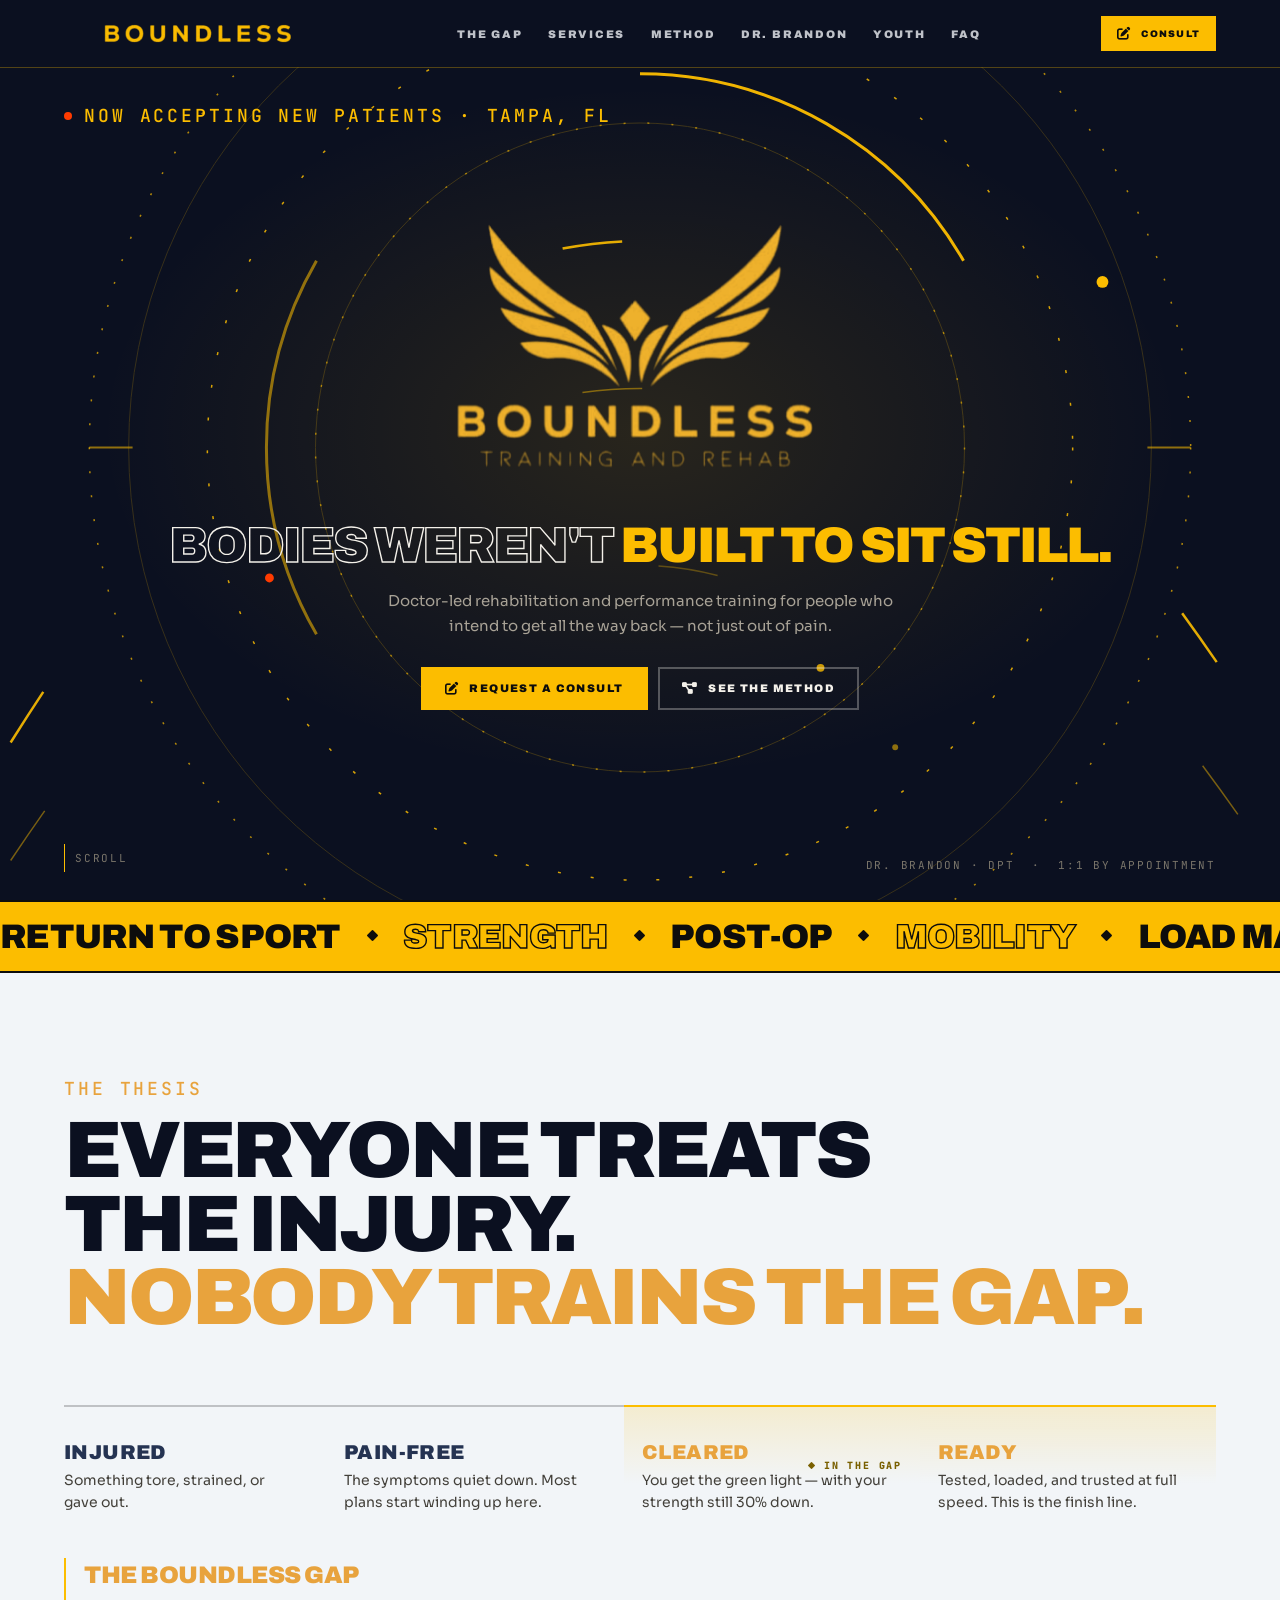
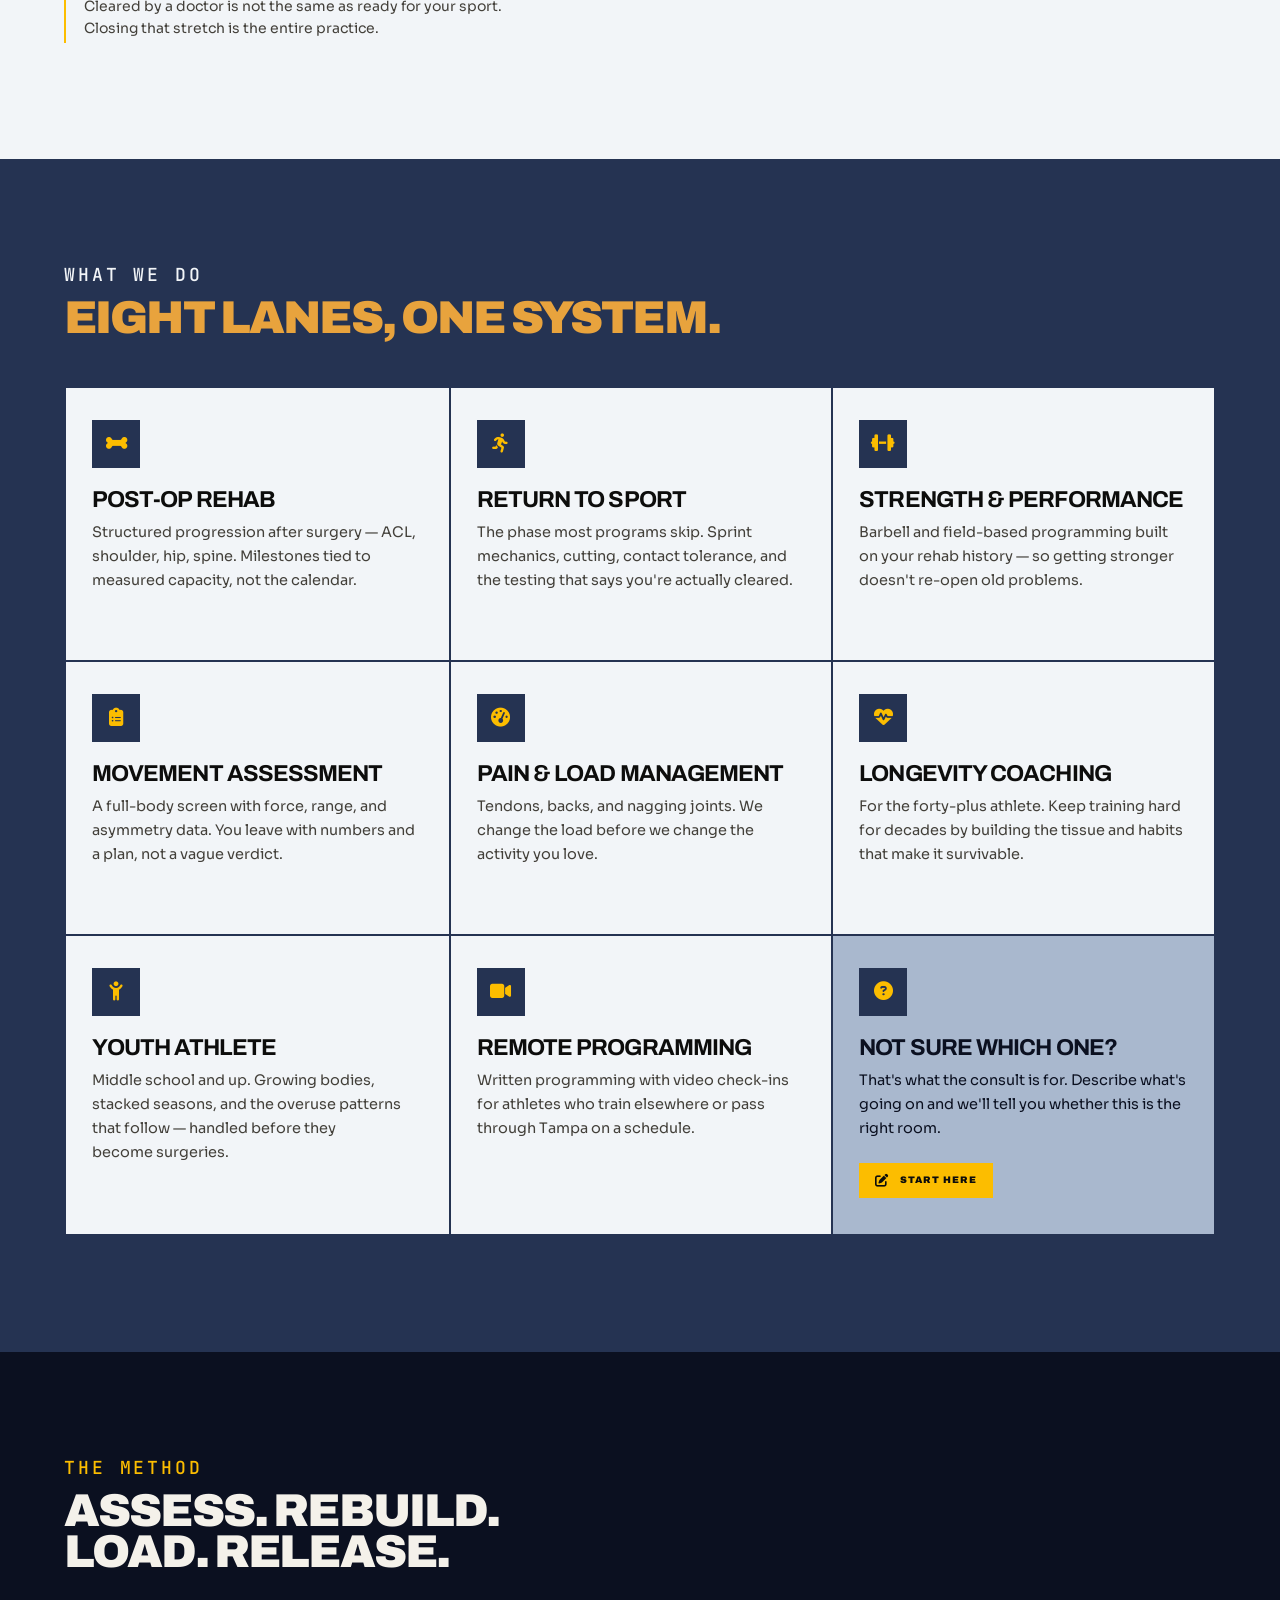
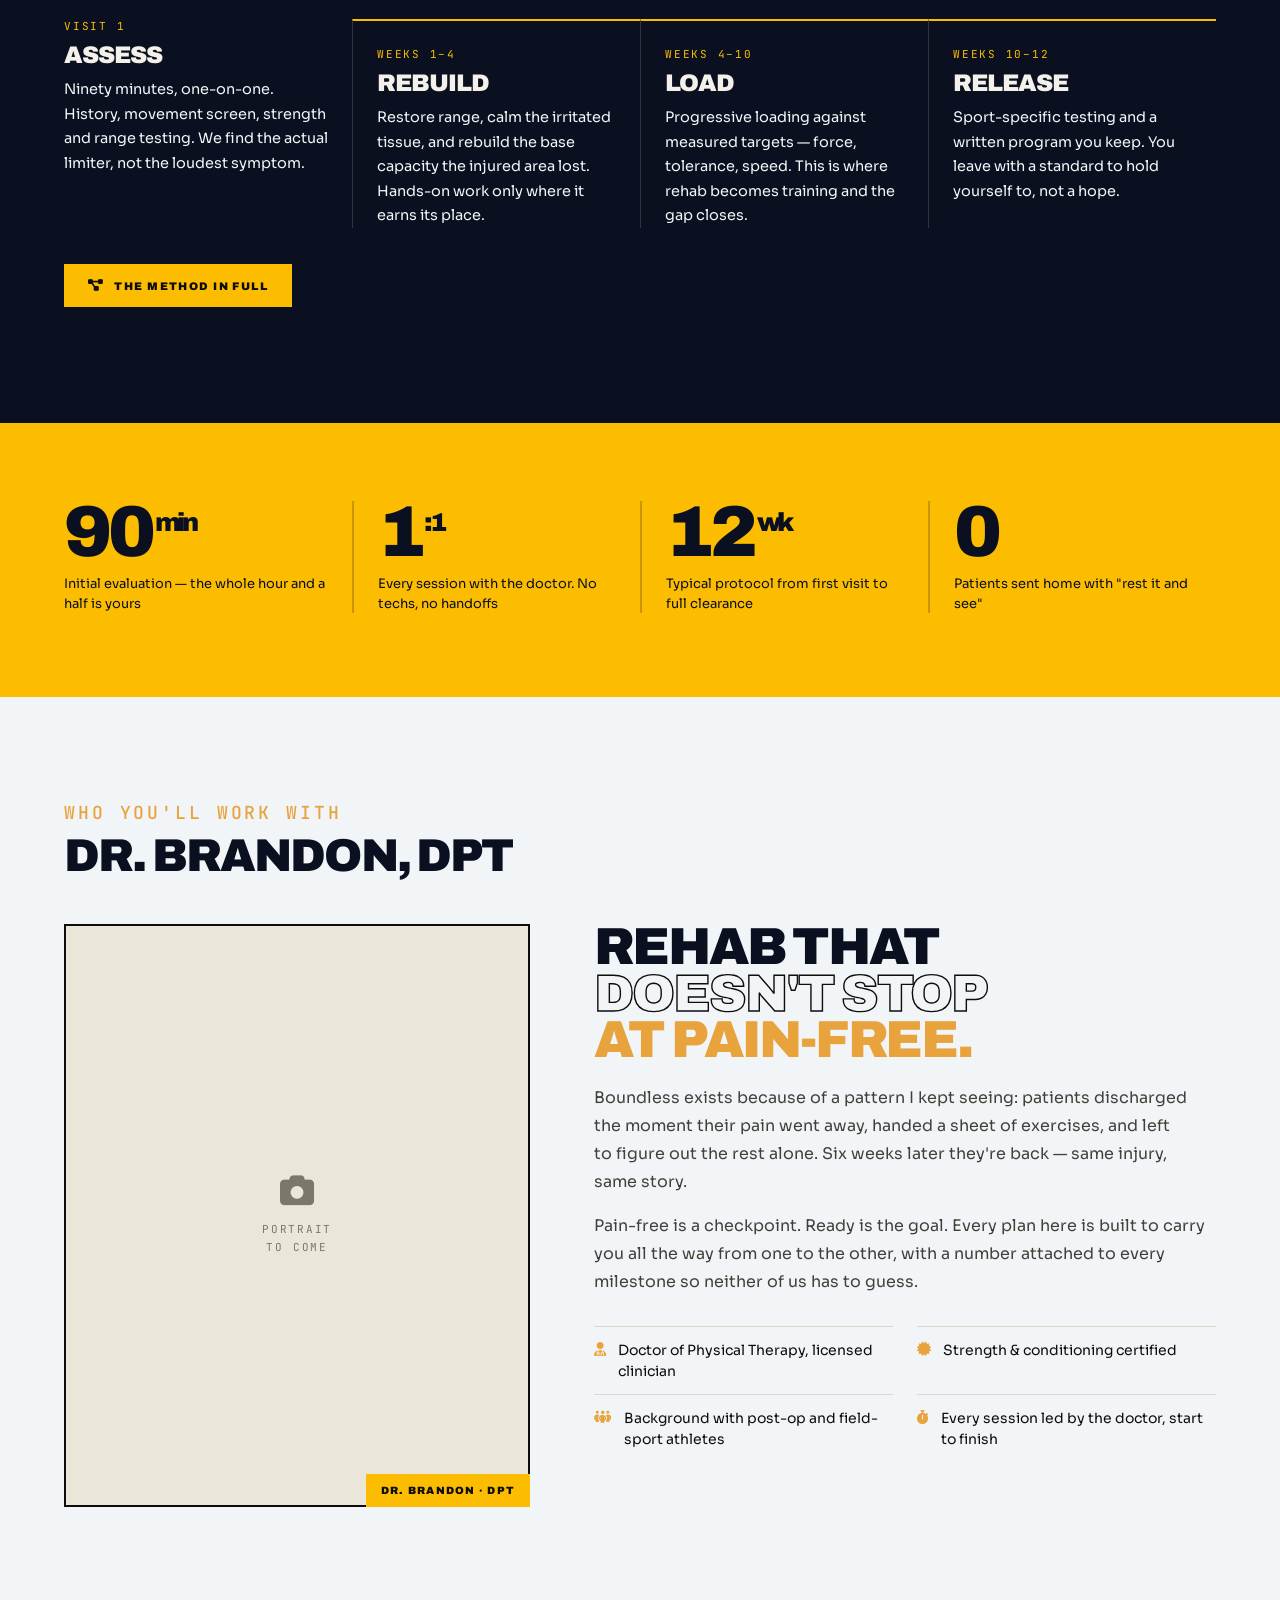
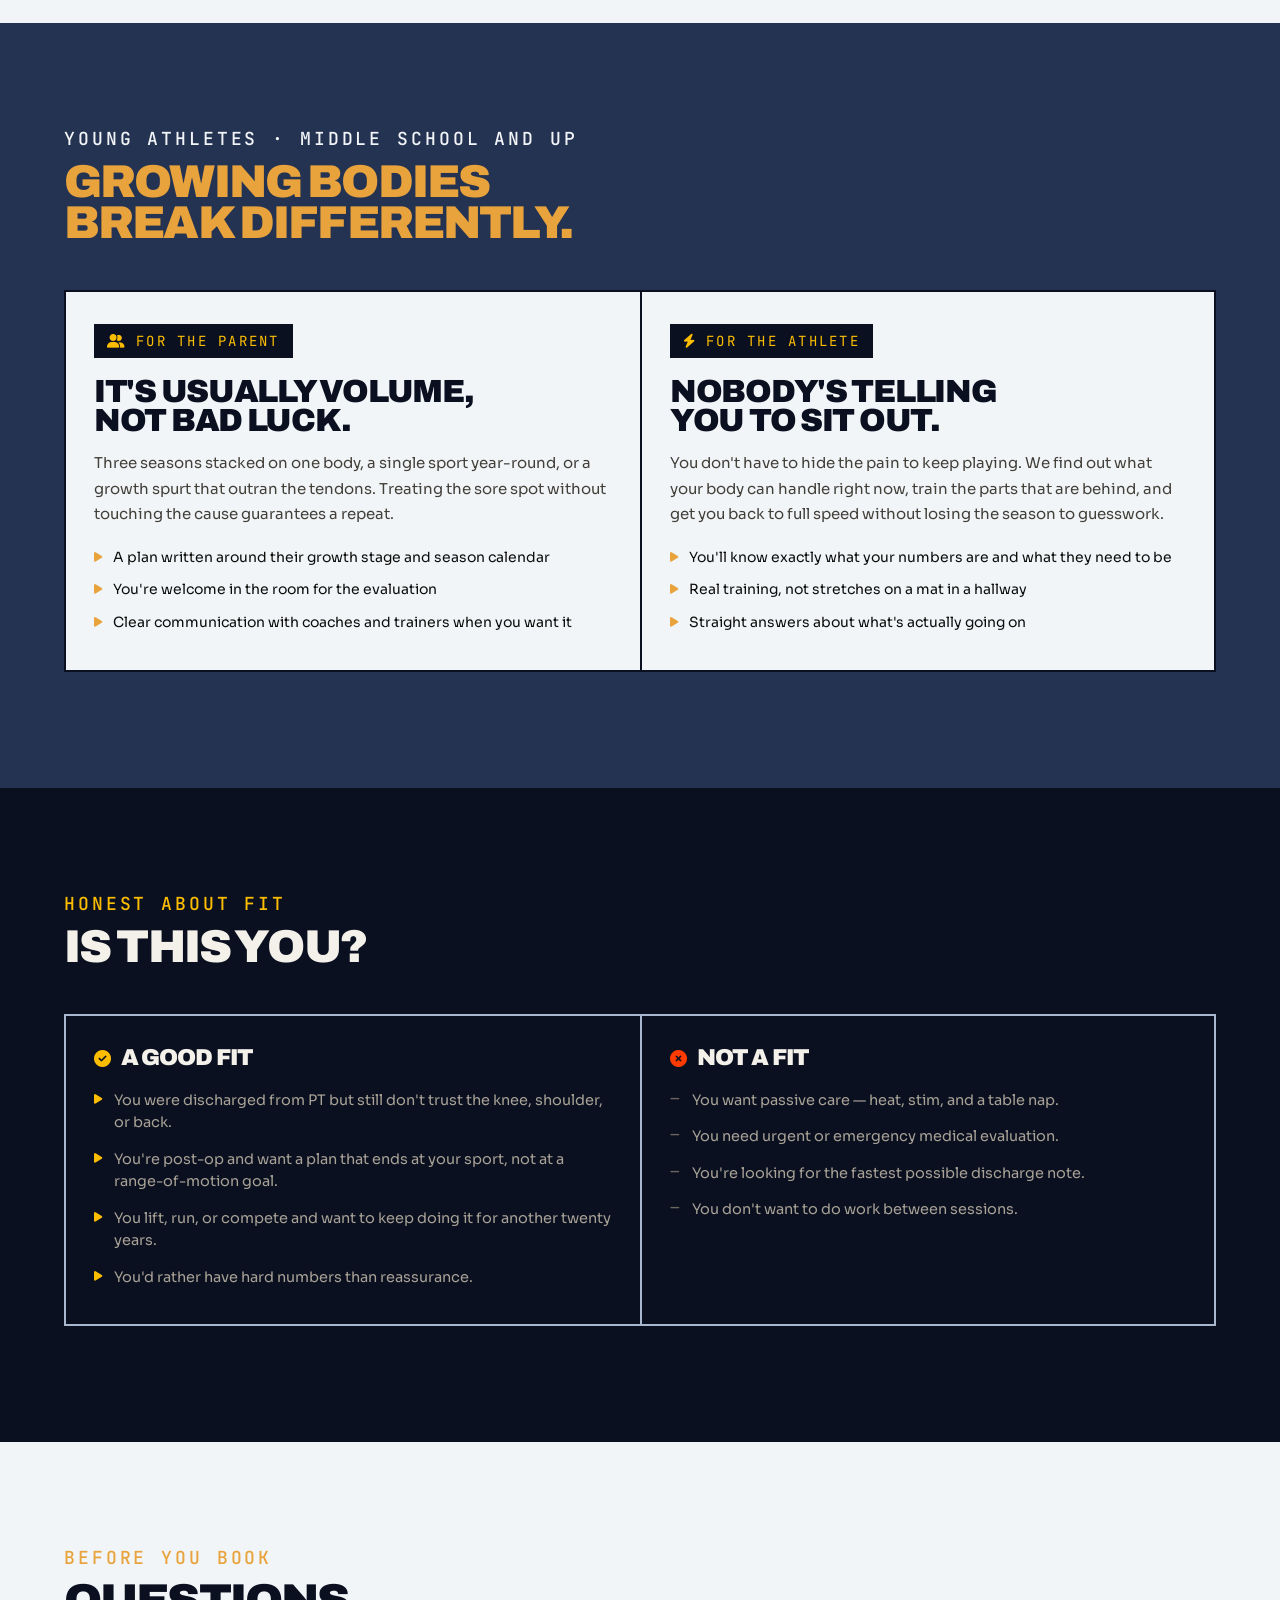
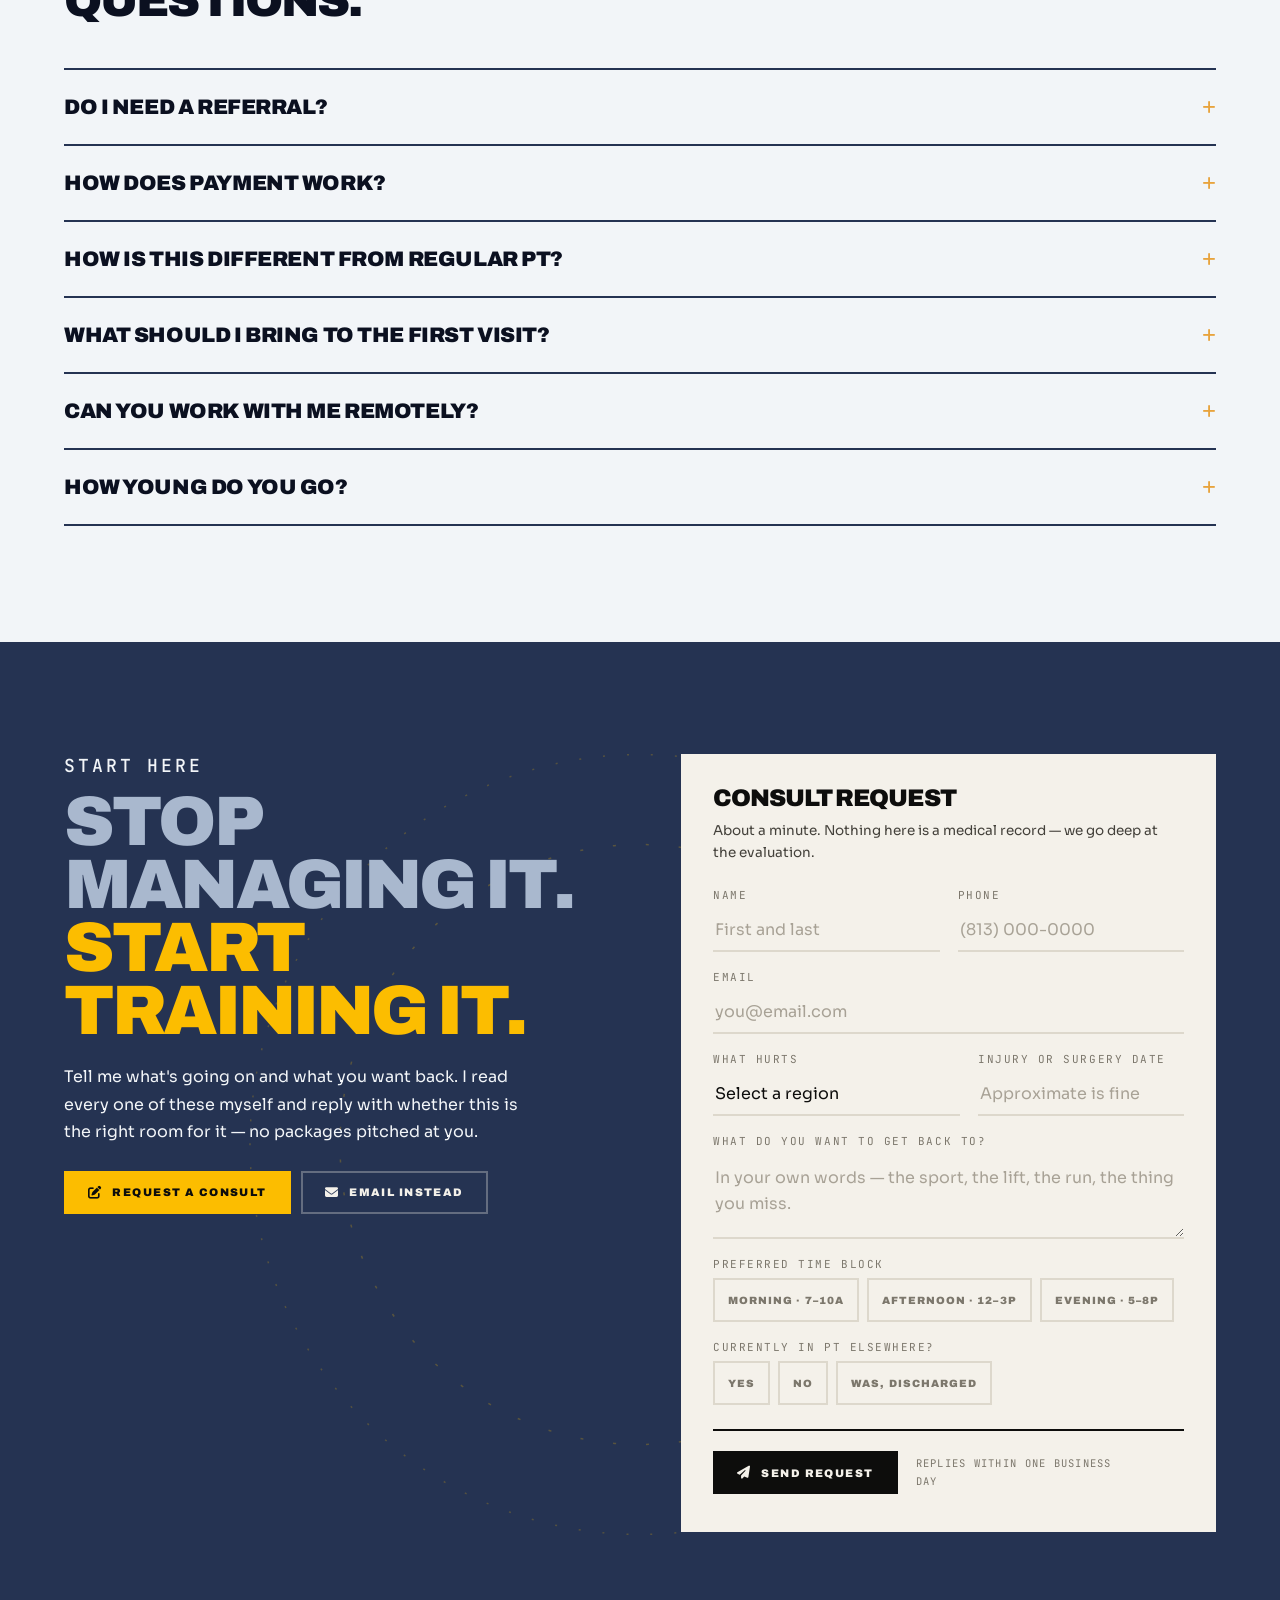
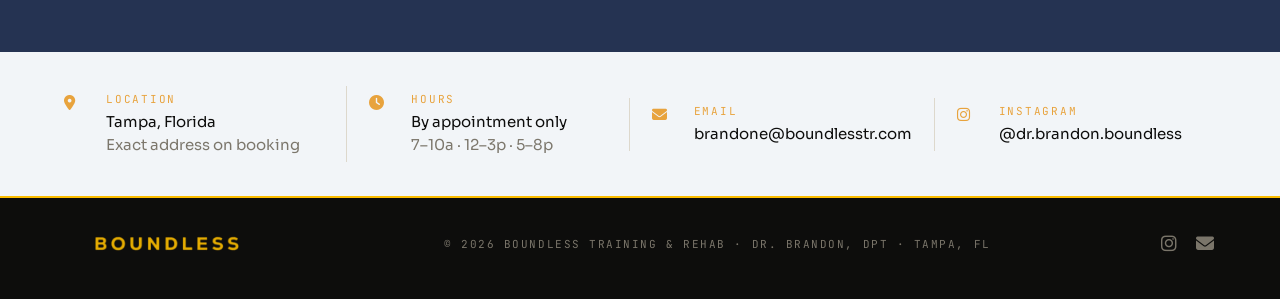
==== index.html @ 619f860d "Initial site: Website + Method pages" ====
<!doctype html>
<html lang="en">
<head>
<meta charset="utf-8">
<meta name="viewport" content="width=device-width,initial-scale=1">
<title>Boundless Training &amp; Rehab — Doctor-led rehab and performance, Tampa</title>
<meta name="description" content="Doctor-led rehabilitation and performance training in Tampa, FL. Dr. Brandon, DPT. Cleared isn't ready — we train the gap.">
<link rel="preconnect" href="https://fonts.googleapis.com">
<link rel="preconnect" href="https://fonts.gstatic.com" crossorigin>
<link href="https://fonts.googleapis.com/css2?family=Archivo:wght@400;600;800;900&family=JetBrains+Mono:wght@400;500&family=Sora:wght@300;400;600&display=swap" rel="stylesheet">
<link rel="stylesheet" href="https://cdnjs.cloudflare.com/ajax/libs/font-awesome/6.5.2/css/all.min.css">
<link rel="stylesheet" href="boundless.css">
<style>
/* ── hero ── */
.hero{background:var(--night);color:var(--bone);overflow:hidden;display:flex;align-items:center;justify-content:center;padding:110px 0 84px;min-height:100svh}
.hero .vig{position:absolute;inset:0;background:radial-gradient(ellipse 66% 60% at 50% 48%,rgba(252,189,0,.12),transparent 64%);pointer-events:none}
.stage{position:relative;z-index:6;display:flex;flex-direction:column;align-items:center;text-align:center;padding:0 var(--pad)}
.mark{width:min(430px,82vw);opacity:0;animation:reveal 1.4s .2s cubic-bezier(.16,1,.3,1) forwards}
@keyframes reveal{0%{opacity:0;transform:scale(.74)}55%{opacity:1}100%{opacity:1;transform:scale(1)}}
.tag{margin-top:26px;font-family:'Archivo',sans-serif;font-weight:900;font-size:clamp(26px,8.4vw,50px);line-height:.98;letter-spacing:-.04em;text-transform:uppercase;opacity:0;animation:up .9s 1s forwards}
.sublede{margin:18px auto 0;max-width:540px;font-size:15px;line-height:1.7;color:var(--txtd);opacity:0;animation:up .9s 1.2s forwards}
.hero-cta{margin-top:28px;display:flex;flex-direction:column;gap:10px;width:100%;max-width:320px;opacity:0;animation:up .9s 1.4s forwards}
@keyframes up{from{opacity:0;transform:translateY(20px)}to{opacity:1;transform:none}}
.kicker{position:absolute;top:82px;left:var(--pad);right:var(--pad);z-index:7;color:var(--gold);opacity:0;animation:up .8s .8s forwards}
.kicker .dot{width:8px;height:8px;border-radius:50%;background:var(--fire);animation:beat 1.5s ease-in-out infinite;flex:none}
@keyframes beat{0%,100%{box-shadow:0 0 0 0 var(--fireGlow)}50%{box-shadow:0 0 0 10px var(--fireGlow0)}}
.hero-foot{display:none}

/* ── the gap (light) ── */
.gap{background:var(--snow);color:var(--ink);padding:66px 0 74px;overflow:hidden}
.gap-in{position:relative;z-index:2}
.gap h2{font-size:clamp(30px,9vw,80px);margin-top:14px;line-height:.92;color:var(--night)}
.gap .g{color:var(--dawn)}
.gap .eyebrow{color:var(--dawn)}
.stages{margin-top:44px;display:flex;flex-direction:column;gap:0}
.stg{position:relative;border-top:2px solid var(--lineL);padding:18px 0 22px}
.stg .lb{font-family:'Archivo',sans-serif;font-weight:900;font-size:20px;text-transform:uppercase;letter-spacing:.02em;margin-top:0;color:var(--horizon)}
.stg.in .lb{color:var(--dawn)}
.stg .nt{font-size:14px;line-height:1.6;color:var(--txt);margin-top:6px;max-width:340px}
.stg.in{border-top-color:var(--gold);background:linear-gradient(180deg,rgba(252,189,0,.16),rgba(252,189,0,0) 72%)}
.stg .tag{position:absolute;top:18px;right:0;font-family:'JetBrains Mono',monospace;font-size:10px;letter-spacing:.18em;text-transform:uppercase;color:var(--goldd);display:flex;align-items:center;gap:7px;line-height:1}
.stg.in .lb,.stg.in .nt{padding-right:104px}
.gap-cap{margin-top:34px;border-left:2px solid var(--gold);padding:4px 0 4px 18px}
.gap-cap .t{font-family:'Archivo',sans-serif;font-weight:900;font-size:20px;text-transform:uppercase;letter-spacing:-.02em;color:var(--dawn)}
.gap-cap .s{font-size:14px;line-height:1.6;color:var(--txt);margin-top:7px;max-width:420px}

/* ── services ── */
.svc{padding:66px 0 74px;background:var(--horizon)}
.svc .eyebrow{color:var(--snow)}
.svc h2{color:var(--dawn)}
.grid3 .cell{background:var(--snow);border-color:var(--horizon);transition:background .2s,border-color .2s,transform .2s}
.grid3 .cell:hover{background:var(--mist);border-color:var(--gold);box-shadow:inset 0 0 0 2px var(--gold);transform:scale(1.02);position:relative;z-index:2}
.grid3{display:grid;grid-template-columns:1fr;border-top:2px solid var(--horizon)}
.cell{padding:30px 0 34px;border-bottom:2px solid var(--horizon);display:flex;flex-direction:column}
.ic{width:48px;height:48px;display:flex;align-items:center;justify-content:center;background:var(--horizon);color:var(--gold);font-size:19px;flex:none}
.cell h3{font-size:23px;margin:20px 0 10px;line-height:1;font-weight:700}
.cell p{font-size:14.5px;line-height:1.65;color:var(--txt);flex:1}
.cell.ask{background:var(--mist);color:var(--night);padding:30px 24px 34px}
.cell.ask .ic{background:var(--horizon);color:var(--gold)}
.cell.ask h3{color:var(--night)}
.cell.ask p{color:var(--night)}
.cell.ask .btn{margin-top:22px;align-self:flex-start}

/* ── method ── */
.method{padding:66px 0 74px;background:var(--night);color:var(--bone)}
.phases{display:grid;grid-template-columns:1fr;gap:0}
.ph{padding:26px 0 30px;border-top:2px solid var(--gold)}
.ph:first-child{border-top:none;padding-top:0}
.ph .tm{font-family:'JetBrains Mono',monospace;font-size:11px;letter-spacing:.16em;text-transform:uppercase;color:var(--gold)}
.ph h3{font-size:24px;margin:12px 0 10px}
.ph p{font-size:14.5px;line-height:1.7;color:var(--snow)}
.method .after{margin-top:36px}

/* ── stats ── */
.stats{background:var(--gold);color:var(--night);padding:52px 0 56px}
.stats-g{display:grid;grid-template-columns:1fr 1fr;gap:30px 22px}
.stat .v{font-family:'Archivo',sans-serif;font-weight:900;font-size:clamp(42px,13vw,72px);line-height:.88;letter-spacing:-.05em}
.stat .v sup{font-size:.36em;vertical-align:super;margin-left:2px}
.stat .k{margin-top:10px;font-size:13px;line-height:1.5;color:var(--night)}

/* ── doctor ── */
.doc{padding:66px 0 74px;background:var(--snow)}
.doc .eyebrow{color:var(--dawn)}
.doc h2{color:var(--night)}
.doc .g{color:var(--dawn)}
.portrait{position:relative;border:2px solid var(--ink);aspect-ratio:4/5;background:var(--sand);display:flex;flex-direction:column;align-items:center;justify-content:center;gap:12px;color:var(--mut);text-align:center;padding:24px}
.portrait i{font-size:34px}
.portrait span{font-family:'JetBrains Mono',monospace;font-size:11px;letter-spacing:.16em;text-transform:uppercase;line-height:1.7}
.portrait .badge{position:absolute;right:-2px;bottom:-2px;background:var(--gold);color:var(--ink);padding:11px 15px;font-family:'Archivo',sans-serif;font-weight:900;font-size:10.5px;letter-spacing:.12em;text-transform:uppercase}
.doc .body{margin-top:34px}
.doc .body h2{font-size:clamp(28px,8vw,52px);margin-bottom:20px}
.doc .body p{font-size:16px;line-height:1.75;color:var(--txt)}
.doc .body p+p{margin-top:16px}
.creds{margin-top:30px;display:grid;gap:12px}
.cred{display:flex;gap:12px;align-items:flex-start;font-size:14px;line-height:1.5;padding-top:13px;border-top:1px solid var(--chalk)}
.cred i{color:var(--dawn);font-size:14px;margin-top:2px;flex:none}

/* ── youth ── */
.youth{padding:66px 0 74px;background:var(--horizon)}
.youth .eyebrow{color:var(--snow)}
.youth h2{color:var(--dawn)}
.y-g{display:grid;grid-template-columns:1fr;border-top:2px solid var(--night)}
.yc{padding:30px 0 34px;border-bottom:2px solid var(--night);background:var(--snow)}
.yc .who{display:inline-flex;align-items:center;gap:9px;background:var(--night);color:var(--gold);padding:8px 13px;font-family:'JetBrains Mono',monospace;font-size:14px;letter-spacing:.16em;text-transform:uppercase}
.yc h3{font-size:clamp(23px,6.6vw,32px);margin:20px 0 14px;color:var(--night)}
.yc p{font-size:15px;line-height:1.7;color:var(--txt)}
.pts{margin:20px 0 0;padding:0;list-style:none;display:grid;gap:11px}
.pts li{display:flex;gap:11px;font-size:14px;line-height:1.55}
.pts i{color:var(--goldd);font-size:11px;margin-top:5px;flex:none}

/* ── fit ── */
.yc .pts i{color:var(--dawn)}
.fit{padding:66px 0 74px;background:var(--night);color:var(--bone)}
.fit-g{display:grid;grid-template-columns:1fr;border-top:2px solid var(--mist)}
.col{padding:28px 0 32px;border-bottom:1px solid var(--lineD2)}
.col h3{font-size:23px;margin-bottom:20px;display:flex;align-items:center;gap:11px}
.col h3 i{font-size:17px}
.col.yes h3 i{color:var(--gold)}.col.no h3 i{color:var(--fire)}
.col ul{list-style:none;margin:0;padding:0;display:grid;gap:14px}
.col li{display:flex;gap:12px;font-size:14.5px;line-height:1.55;color:var(--txtd)}
.col li i{font-size:11px;margin-top:5px;flex:none}
.col.yes li i{color:var(--gold)}.col.no li i{color:#6B6660}

/* ── faq (details) ── */
.faq{padding:66px 0 74px;background:var(--snow)}
.faq .eyebrow{color:var(--dawn)}
.faq h2{color:var(--night)}
.qa{border-top:2px solid var(--horizon)}
.qa:last-of-type{border-bottom:2px solid var(--horizon)}
.qa summary{list-style:none;cursor:pointer;display:flex;gap:16px;align-items:center;justify-content:space-between;padding:22px 0;font-family:'Archivo',sans-serif;font-weight:900;font-size:17px;text-transform:uppercase;letter-spacing:-.02em}
.qa summary::-webkit-details-marker{display:none}
.qa summary span{color:var(--night)}
.qa summary i{color:var(--dawn);font-size:15px;transition:transform .3s;flex:none}
.qa[open] summary i{transform:rotate(45deg)}
.qa p{padding:0 0 24px;font-size:15px;line-height:1.75;color:var(--txt);max-width:760px}

/* ── book + intake ── */
.book{background:var(--horizon);color:var(--bone);padding:70px 0 78px;overflow:hidden}
.book .bfield{opacity:.4;width:min(900px,150vw)}
.book-in{position:relative;z-index:2}
.book h2{font-size:clamp(30px,9vw,70px);margin-top:14px;color:var(--mist)}
.book .g{color:var(--gold)}
.book .eyebrow{color:var(--snow)}
.book .lede{margin-top:20px;font-size:16px;line-height:1.7;color:var(--snow);max-width:460px}
.book .cta2{margin-top:26px;display:flex;flex-direction:column;gap:10px;max-width:320px}
.form-card{background:var(--bone);color:var(--ink);padding:26px 22px 30px;margin-top:44px}
.form-card h3{font-size:24px}
.form-card .fnote{font-size:13.5px;line-height:1.65;color:var(--txt);margin:10px 0 24px}
.frow{display:grid;gap:0}
.fld{display:flex;flex-direction:column;gap:7px;margin-bottom:18px}
.fld label{font-family:'JetBrains Mono',monospace;font-size:11px;letter-spacing:.14em;text-transform:uppercase;color:var(--mut)}
.fld input,.fld select,.fld textarea{font-family:'Sora',sans-serif;font-size:16px;color:var(--ink);background:transparent;border:none;border-bottom:2px solid var(--chalk);padding:10px 2px;outline:none;transition:border-color .25s;border-radius:0;-webkit-appearance:none;appearance:none}
.fld textarea{resize:vertical;min-height:84px;line-height:1.6}
.fld input:focus,.fld select:focus,.fld textarea:focus{border-color:var(--gold)}
.fld input:user-invalid{border-color:var(--fire)}
.fld input::placeholder,.fld textarea::placeholder{color:var(--txtd)}
.pills{display:flex;gap:8px;flex-wrap:wrap}
.pills input{position:absolute;width:1px;height:1px;opacity:0;pointer-events:none}
.pills label{display:inline-flex;align-items:center;min-height:44px;padding:10px 15px;box-shadow:inset 0 0 0 2px var(--chalk);cursor:pointer;font-family:'Archivo',sans-serif;font-weight:900;font-size:10.5px;letter-spacing:.1em;text-transform:uppercase;color:var(--mut);transition:.22s}
.pills input:focus-visible+label{box-shadow:inset 0 0 0 2px var(--ink)}
.pills label:hover{box-shadow:inset 0 0 0 2px var(--ink);color:var(--ink)}
.pills input:checked+label{background:var(--ink);color:var(--gold);box-shadow:inset 0 0 0 2px var(--ink)}
.fsub{display:flex;flex-direction:column;gap:14px;margin-top:24px;padding-top:20px;border-top:2px solid var(--ink)}
.fsub .fine{font-family:'JetBrains Mono',monospace;font-size:10.5px;letter-spacing:.12em;text-transform:uppercase;color:var(--mut);line-height:1.7}

@media(min-width:700px){
  .hero-cta{flex-direction:row;max-width:none;justify-content:center}
  .hero .mark{width:min(520px,66vw)}
  .grid3{grid-template-columns:1fr 1fr;border:2px solid var(--horizon);border-bottom:none}
  .cell{padding:32px 26px 36px;border-left:2px solid var(--horizon)}
  .cell:nth-child(2n+1){border-left:none}
  .cell.ask{padding:32px 26px 36px}
  .phases{grid-template-columns:1fr 1fr;gap:0 30px}
  .ph:nth-child(2){padding-top:0;border-top:none}
  .stats-g{grid-template-columns:repeat(4,1fr);gap:0}
  .stat{padding:0 24px;border-left:2px solid var(--lineL)}
  .stat:first-child{border-left:none;padding-left:0}
  .doc-g{display:grid;grid-template-columns:.8fr 1fr;gap:44px;align-items:start}
  .doc .body{margin-top:0}
  .creds{grid-template-columns:1fr 1fr;gap:12px 24px}
  .y-g{grid-template-columns:1fr 1fr;border:2px solid var(--night)}
  .yc{padding:32px 28px 36px;border-bottom:none}
  .yc+.yc{border-left:2px solid var(--night)}
  .fit-g{grid-template-columns:1fr 1fr;border:2px solid var(--mist)}
  .col{padding:32px 28px 36px;border-bottom:none}
  .col+.col{border-left:2px solid var(--mist)}
  .qa summary{font-size:21px;padding:26px 0}
  .frow{grid-template-columns:1fr 1fr;gap:0 18px}
  .form-card{padding:34px 32px 38px}
  .fsub{flex-direction:row;align-items:center;gap:18px}
  .fsub .fine{max-width:210px}
  .book .cta2{flex-direction:row;max-width:none}
}
@media(min-width:1040px){
  .hero{padding:130px 0 96px}
  .tag{margin-top:34px}
  .kicker{top:104px;display:flex;gap:12px;align-items:center}
  .hero-foot{display:flex;position:absolute;bottom:28px;left:var(--pad);right:var(--pad);justify-content:space-between;align-items:flex-end;color:var(--mutd);z-index:7;font-family:'JetBrains Mono',monospace;font-size:11px;letter-spacing:.16em;text-transform:uppercase;opacity:0;animation:up .8s 1.6s forwards}
  .scrollcue{display:flex;gap:10px;align-items:center}
  .scrollcue i{display:block;width:1px;height:28px;background:var(--gold);animation:cue 1.9s ease-in-out infinite;transform-origin:top}
  @keyframes cue{0%,100%{transform:scaleY(.25);opacity:.3}50%{transform:scaleY(1);opacity:1}}
  .gap{padding:104px 0 116px}
  .stages{margin-top:70px;flex-direction:row;gap:0}
  .stg{flex:1;padding:20px 22px 26px 0}
  .stg.in{padding-left:18px;padding-right:18px}
  .stg .tag{top:20px;right:18px}
  .stg.in .lb,.stg.in .nt{padding-right:0}
  .stg .nt{max-width:none}
  .zone span{top:-30px;right:auto;left:12px}
  .stages::before{left:0;right:0;top:0;bottom:auto;width:auto;height:3px}
  .stages .fill{left:0;top:0;height:3px;width:100%}
  @supports (animation-timeline:view()){.stages .fill{width:0;height:3px;animation-name:fillRight}}
  @keyframes fillRight{to{width:100%}}
  .stg{padding:34px 20px 0 0}
  .stg::before{left:0;top:-5px}
  .stg.hot::after{content:"";position:absolute;left:0;right:-24px;top:-1.5px;height:3px;background:var(--gold);opacity:.4}
  .gap-cap{margin-top:44px;max-width:520px}
  .gap-cap .t{font-size:24px}
  .svc,.method,.doc,.youth,.fit,.faq{padding:104px 0 116px}
  .book{padding:112px 0 120px}
  .stats{padding:78px 0 84px}
  .grid3{grid-template-columns:repeat(3,1fr)}
  .cell{min-height:274px;border-left:2px solid var(--horizon);transition:background .35s,color .35s,border-color .35s}
  .cell:nth-child(2n+1){border-left:2px solid var(--horizon)}
  .cell:nth-child(3n+1){border-left:none}
  .cell:not(.ask):hover{background:var(--mist);color:var(--ink)}
  .cell:not(.ask):hover p{color:var(--txt)}
  .cell:not(.ask):hover .ic{background:var(--horizon);color:var(--gold)}
  .phases{grid-template-columns:repeat(4,1fr);gap:0}
  .ph{padding:26px 24px 0 0;border-top:2px solid var(--gold)}
  .ph+.ph{padding-left:24px;border-left:1px solid var(--lineD2)}
  .ph:nth-child(2){padding-top:26px;border-top:2px solid var(--gold)}
  .doc-g{grid-template-columns:.75fr 1fr;gap:64px}
  .book-in{display:grid;grid-template-columns:1.05fr .95fr;gap:60px;align-items:start}
  .form-card{margin-top:0}
}
</style>
</head>
<body>
<div class="prog"></div>
<input class="navchk" type="checkbox" id="navToggle" aria-label="Open menu">
<header class="nav">
  <a class="brand" href="#top"><img src="assets/logo-boundless.png" alt="Boundless Training &amp; Rehab"></a>
  <nav class="links">
    <a href="#gap">The Gap</a>
    <a href="#services">Services</a>
    <a href="Boundless — Method.html">Method</a>
    <a href="#doctor">Dr. Brandon</a>
    <a href="#youth">Youth</a>
    <a href="#faq">FAQ</a>
  </nav>
  <div class="navcta">
    <a class="btn gold sm" href="#intake"><i class="fa-solid fa-pen-to-square"></i>Consult</a>
    <label class="navtog" for="navToggle"><i class="fa-solid fa-bars"></i></label>
  </div>
</header>

<!-- ═══ HERO ═══ -->
<section class="hero dark" id="top" data-screen-label="Hero">
  <div class="vig"></div>
  <div class="field">
    <svg viewBox="0 0 1200 1200" aria-hidden="true">
      <defs>
        <path id="p1" d="M 600 100 A 500 500 0 1 1 599 100"/>
        <path id="p2" d="M 600 200 A 400 400 0 1 0 601 200"/>
        <path id="p3" d="M 600 310 A 290 290 0 1 1 599 310"/>
      </defs>
      <circle class="ln ping" cx="600" cy="600" r="360" stroke-width="1.5"/>
      <circle class="ln ping" cx="600" cy="600" r="360" stroke-width="1.5" style="animation-delay:1.4s"/>
      <circle class="ln ping" cx="600" cy="600" r="360" stroke-width="1.5" style="animation-delay:2.8s"/>
      <g class="spin-a"><circle class="ln march" cx="600" cy="600" r="560" stroke-width="1.5" opacity=".7"/></g>
      <g class="spin-d">
        <circle class="ln" cx="600" cy="600" r="520" stroke-width="1" opacity=".18"/>
        <g opacity=".55">
          <line class="ln" x1="600" y1="40" x2="600" y2="84" stroke-width="2"/>
          <line class="ln" x1="600" y1="1116" x2="600" y2="1160" stroke-width="2"/>
          <line class="ln" x1="40" y1="600" x2="84" y2="600" stroke-width="2"/>
          <line class="ln" x1="1116" y1="600" x2="1160" y2="600" stroke-width="2"/>
        </g>
      </g>
      <g class="spin-b"><circle class="ln march" cx="600" cy="600" r="440" stroke-width="1.5" opacity=".85" style="stroke-dasharray:3 30"/></g>
      <g class="spin-c">
        <path class="ln" d="M 600 220 A 380 380 0 0 1 929 410" stroke-width="3" opacity=".95"/>
        <path class="ln" d="M 271 790 A 380 380 0 0 1 271 410" stroke-width="3" opacity=".55"/>
      </g>
      <circle class="ln" cx="600" cy="600" r="330" stroke-width="1" opacity=".2"/>
      <g class="spin-b"><circle class="ln march" cx="600" cy="600" r="330" stroke-width="1.5" opacity=".6"/></g>
      <path class="ln march2" d="M -40 900 Q 600 -120 1240 900" stroke-width="2.5" opacity=".9"/>
      <path class="ln march2" d="M -40 1020 Q 600 60 1240 1020" stroke-width="1.5" opacity=".45" style="animation-delay:1.6s"/>
      <path class="ln march2" d="M 60 1200 Q 600 240 1140 1200" stroke-width="1.5" opacity=".3" style="animation-delay:3.2s"/>
      <circle r="6" fill="var(--gold)"><animateMotion dur="14s" repeatCount="indefinite"><mpath href="#p1"/></animateMotion></circle>
      <circle r="4.5" fill="#FF3B00"><animateMotion dur="9s" repeatCount="indefinite"><mpath href="#p2"/></animateMotion></circle>
      <circle r="4" fill="var(--gold)" opacity=".8"><animateMotion dur="7s" repeatCount="indefinite"><mpath href="#p3"/></animateMotion></circle>
      <circle r="3" fill="var(--gold)" opacity=".55"><animateMotion dur="11s" begin="-4s" repeatCount="indefinite"><mpath href="#p2"/></animateMotion></circle>
    </svg>
  </div>
  <div class="kicker eyebrow"><span class="dot"></span><span>Now accepting new patients · Tampa, FL</span></div>
  <div class="stage">
    <div class="mark"><img src="assets/logo-full.png" alt="Boundless Training and Rehab"></div>
    <h1 class="tag"><span class="h">Bodies weren't</span> <span class="g">built to sit still.</span></h1>
    <p class="sublede">Doctor-led rehabilitation and performance training for people who intend to get all the way back — not just out of pain.</p>
    <div class="hero-cta">
      <a class="btn gold" href="#intake"><i class="fa-solid fa-pen-to-square"></i>Request a consult</a>
      <a class="btn ol" href="Boundless — Method.html"><i class="fa-solid fa-diagram-project"></i>See the method</a>
    </div>
  </div>
  <div class="hero-foot">
    <div class="scrollcue"><i></i><span>Scroll</span></div>
    <div>Dr. Brandon · DPT &nbsp;·&nbsp; 1:1 by appointment</div>
  </div>
</section>

<div class="band"><div class="mq">
  <span>Return to sport <i class="fa-solid fa-diamond"></i> <em>Strength</em> <i class="fa-solid fa-diamond"></i> Post-op <i class="fa-solid fa-diamond"></i> <em>Mobility</em> <i class="fa-solid fa-diamond"></i> Load management <i class="fa-solid fa-diamond"></i> <em>Longevity</em> <i class="fa-solid fa-diamond"></i></span>
  <span>Return to sport <i class="fa-solid fa-diamond"></i> <em>Strength</em> <i class="fa-solid fa-diamond"></i> Post-op <i class="fa-solid fa-diamond"></i> <em>Mobility</em> <i class="fa-solid fa-diamond"></i> Load management <i class="fa-solid fa-diamond"></i> <em>Longevity</em> <i class="fa-solid fa-diamond"></i></span>
</div></div>

<!-- ═══ THE GAP ═══ -->
<section class="gap" id="gap" data-screen-label="The Gap">
  <div class="wrap gap-in">
    <p class="eyebrow">The thesis</p>
    <h2>Everyone treats the injury.<br><span class="g">Nobody trains the gap.</span></h2>
    <div class="stages">
      <div class="stg"><div class="lb">Injured</div><p class="nt">Something tore, strained, or gave out.</p></div>
      <div class="stg"><div class="lb">Pain-free</div><p class="nt">The symptoms quiet down. Most plans start winding up here.</p></div>
      <div class="stg in"><span class="tag"><i class="fa-solid fa-diamond" style="font-size:7px"></i>In the gap</span><div class="lb">Cleared</div><p class="nt">You get the green light — with your strength still 30% down.</p></div>
      <div class="stg in"><div class="lb">Ready</div><p class="nt">Tested, loaded, and trusted at full speed. This is the finish line.</p></div>
    </div>
    <div class="gap-cap">
      <div class="t">The Boundless gap</div>
      <p class="s">Cleared by a doctor is not the same as ready for your sport. Closing that stretch is the entire practice.</p>
    </div>
  </div>
</section>

<!-- ═══ SERVICES ═══ -->
<section class="svc" id="services" data-screen-label="Services">
  <div class="wrap">
    <div class="shead"><p class="eyebrow">What we do</p><h2>Eight lanes, one system.</h2></div>
    <div class="grid3">
      <div class="cell"><div class="ic"><i class="fa-solid fa-bone"></i></div><h3>Post-op rehab</h3><p>Structured progression after surgery — ACL, shoulder, hip, spine. Milestones tied to measured capacity, not the calendar.</p></div>
      <div class="cell"><div class="ic"><i class="fa-solid fa-person-running"></i></div><h3>Return to sport</h3><p>The phase most programs skip. Sprint mechanics, cutting, contact tolerance, and the testing that says you're actually cleared.</p></div>
      <div class="cell"><div class="ic"><i class="fa-solid fa-dumbbell"></i></div><h3>Strength &amp; performance</h3><p>Barbell and field-based programming built on your rehab history — so getting stronger doesn't re-open old problems.</p></div>
      <div class="cell"><div class="ic"><i class="fa-solid fa-clipboard-list"></i></div><h3>Movement assessment</h3><p>A full-body screen with force, range, and asymmetry data. You leave with numbers and a plan, not a vague verdict.</p></div>
      <div class="cell"><div class="ic"><i class="fa-solid fa-gauge-high"></i></div><h3>Pain &amp; load management</h3><p>Tendons, backs, and nagging joints. We change the load before we change the activity you love.</p></div>
      <div class="cell"><div class="ic"><i class="fa-solid fa-heart-pulse"></i></div><h3>Longevity coaching</h3><p>For the forty-plus athlete. Keep training hard for decades by building the tissue and habits that make it survivable.</p></div>
      <div class="cell"><div class="ic"><i class="fa-solid fa-child-reaching"></i></div><h3>Youth athlete</h3><p>Middle school and up. Growing bodies, stacked seasons, and the overuse patterns that follow — handled before they become surgeries.</p></div>
      <div class="cell"><div class="ic"><i class="fa-solid fa-video"></i></div><h3>Remote programming</h3><p>Written programming with video check-ins for athletes who train elsewhere or pass through Tampa on a schedule.</p></div>
      <div class="cell ask"><div class="ic"><i class="fa-solid fa-circle-question"></i></div><h3>Not sure which one?</h3><p>That's what the consult is for. Describe what's going on and we'll tell you whether this is the right room.</p><a class="btn gold sm" href="#intake"><i class="fa-solid fa-pen-to-square"></i>Start here</a></div>
    </div>
  </div>
</section>

<!-- ═══ METHOD ═══ -->
<section class="method dark" data-screen-label="Method">
  <div class="wrap">
    <div class="shead"><p class="eyebrow">The method</p><h2>Assess. Rebuild.<br>Load. Release.</h2></div>
    <div class="phases">
      <div class="ph"><div class="tm">Visit 1</div><h3>Assess</h3><p>Ninety minutes, one-on-one. History, movement screen, strength and range testing. We find the actual limiter, not the loudest symptom.</p></div>
      <div class="ph"><div class="tm">Weeks 1–4</div><h3>Rebuild</h3><p>Restore range, calm the irritated tissue, and rebuild the base capacity the injured area lost. Hands-on work only where it earns its place.</p></div>
      <div class="ph"><div class="tm">Weeks 4–10</div><h3>Load</h3><p>Progressive loading against measured targets — force, tolerance, speed. This is where rehab becomes training and the gap closes.</p></div>
      <div class="ph"><div class="tm">Weeks 10–12</div><h3>Release</h3><p>Sport-specific testing and a written program you keep. You leave with a standard to hold yourself to, not a hope.</p></div>
    </div>
    <div class="after"><a class="btn gold" href="Boundless — Method.html"><i class="fa-solid fa-diagram-project"></i>The method in full</a></div>
  </div>
</section>

<!-- ═══ STATS ═══ -->
<section class="stats" data-screen-label="Numbers">
  <div class="wrap">
    <div class="stats-g">
      <div class="stat"><div class="v">90<sup>min</sup></div><div class="k">Initial evaluation — the whole hour and a half is yours</div></div>
      <div class="stat"><div class="v">1<sup>:1</sup></div><div class="k">Every session with the doctor. No techs, no handoffs</div></div>
      <div class="stat"><div class="v">12<sup>wk</sup></div><div class="k">Typical protocol from first visit to full clearance</div></div>
      <div class="stat"><div class="v">0</div><div class="k">Patients sent home with "rest it and see"</div></div>
    </div>
  </div>
</section>

<!-- ═══ DOCTOR ═══ -->
<section class="doc" id="doctor" data-screen-label="Dr. Brandon">
  <div class="wrap">
    <div class="shead"><p class="eyebrow">Who you'll work with</p><h2>Dr. Brandon, DPT</h2></div>
    <div class="doc-g">
      <div class="portrait">
        <i class="fa-solid fa-camera"></i>
        <span>Portrait<br>to come</span>
        <div class="badge">Dr. Brandon · DPT</div>
      </div>
      <div class="body">
        <h2>Rehab that<br><span class="h">doesn't stop</span><br><span class="g">at pain-free.</span></h2>
        <p>Boundless exists because of a pattern I kept seeing: patients discharged the moment their pain went away, handed a sheet of exercises, and left to figure out the rest alone. Six weeks later they're back — same injury, same story.</p>
        <p>Pain-free is a checkpoint. Ready is the goal. Every plan here is built to carry you all the way from one to the other, with a number attached to every milestone so neither of us has to guess.</p>
        <div class="creds">
          <div class="cred"><i class="fa-solid fa-user-doctor"></i><span>Doctor of Physical Therapy, licensed clinician</span></div>
          <div class="cred"><i class="fa-solid fa-certificate"></i><span>Strength &amp; conditioning certified</span></div>
          <div class="cred"><i class="fa-solid fa-people-group"></i><span>Background with post-op and field-sport athletes</span></div>
          <div class="cred"><i class="fa-solid fa-stopwatch"></i><span>Every session led by the doctor, start to finish</span></div>
        </div>
      </div>
    </div>
  </div>
</section>

<!-- ═══ YOUTH ═══ -->
<section class="youth" id="youth" data-screen-label="Youth">
  <div class="wrap">
    <div class="shead"><p class="eyebrow">Young athletes · middle school and up</p><h2>Growing bodies<br>break differently.</h2></div>
    <div class="y-g">
      <div class="yc">
        <span class="who"><i class="fa-solid fa-user-group"></i>For the parent</span>
        <h3>It's usually volume,<br>not bad luck.</h3>
        <p>Three seasons stacked on one body, a single sport year-round, or a growth spurt that outran the tendons. Treating the sore spot without touching the cause guarantees a repeat.</p>
        <ul class="pts">
          <li><i class="fa-solid fa-play"></i><span>A plan written around their growth stage and season calendar</span></li>
          <li><i class="fa-solid fa-play"></i><span>You're welcome in the room for the evaluation</span></li>
          <li><i class="fa-solid fa-play"></i><span>Clear communication with coaches and trainers when you want it</span></li>
        </ul>
      </div>
      <div class="yc">
        <span class="who"><i class="fa-solid fa-bolt"></i>For the athlete</span>
        <h3>Nobody's telling<br>you to sit out.</h3>
        <p>You don't have to hide the pain to keep playing. We find out what your body can handle right now, train the parts that are behind, and get you back to full speed without losing the season to guesswork.</p>
        <ul class="pts">
          <li><i class="fa-solid fa-play"></i><span>You'll know exactly what your numbers are and what they need to be</span></li>
          <li><i class="fa-solid fa-play"></i><span>Real training, not stretches on a mat in a hallway</span></li>
          <li><i class="fa-solid fa-play"></i><span>Straight answers about what's actually going on</span></li>
        </ul>
      </div>
    </div>
  </div>
</section>

<!-- ═══ FIT ═══ -->
<section class="fit dark" data-screen-label="Fit">
  <div class="wrap">
    <div class="shead"><p class="eyebrow">Honest about fit</p><h2>Is this you?</h2></div>
    <div class="fit-g">
      <div class="col yes">
        <h3><i class="fa-solid fa-circle-check"></i>A good fit</h3>
        <ul>
          <li><i class="fa-solid fa-play"></i><span>You were discharged from PT but still don't trust the knee, shoulder, or back.</span></li>
          <li><i class="fa-solid fa-play"></i><span>You're post-op and want a plan that ends at your sport, not at a range-of-motion goal.</span></li>
          <li><i class="fa-solid fa-play"></i><span>You lift, run, or compete and want to keep doing it for another twenty years.</span></li>
          <li><i class="fa-solid fa-play"></i><span>You'd rather have hard numbers than reassurance.</span></li>
        </ul>
      </div>
      <div class="col no">
        <h3><i class="fa-solid fa-circle-xmark"></i>Not a fit</h3>
        <ul>
          <li><i class="fa-solid fa-minus"></i><span>You want passive care — heat, stim, and a table nap.</span></li>
          <li><i class="fa-solid fa-minus"></i><span>You need urgent or emergency medical evaluation.</span></li>
          <li><i class="fa-solid fa-minus"></i><span>You're looking for the fastest possible discharge note.</span></li>
          <li><i class="fa-solid fa-minus"></i><span>You don't want to do work between sessions.</span></li>
        </ul>
      </div>
    </div>
  </div>
</section>

<!-- ═══ FAQ ═══ -->
<section class="faq" id="faq" data-screen-label="FAQ">
  <div class="wrap">
    <div class="shead"><p class="eyebrow">Before you book</p><h2>Questions.</h2></div>
    <details class="qa"><summary><span>Do I need a referral?</span><i class="fa-solid fa-plus"></i></summary><p>In most cases no — you can be evaluated directly. If your situation needs a physician's input, we'll tell you at the evaluation and coordinate rather than string you along.</p></details>
    <details class="qa"><summary><span>How does payment work?</span><i class="fa-solid fa-plus"></i></summary><p>We'll walk you through the options at the consult, including documentation you can submit for out-of-network reimbursement or HSA/FSA use. You'll know the exact cost of your plan before you commit to it.</p></details>
    <details class="qa"><summary><span>How is this different from regular PT?</span><i class="fa-solid fa-plus"></i></summary><p>Two things: you work with the doctor every session, and the plan doesn't end when the pain does. Most clinics discharge at pain-free. We keep going until you've tested ready for the thing you actually want to do.</p></details>
    <details class="qa"><summary><span>What should I bring to the first visit?</span><i class="fa-solid fa-plus"></i></summary><p>Training clothes you can move and sweat in, any imaging or surgical notes you have, and a clear idea of the activity you want to get back to. That goal shapes the whole plan.</p></details>
    <details class="qa"><summary><span>Can you work with me remotely?</span><i class="fa-solid fa-plus"></i></summary><p>Yes — remote programming and video check-ins are available once we've done an in-person evaluation, or on their own for straightforward strength and load management work.</p></details>
    <details class="qa"><summary><span>How young do you go?</span><i class="fa-solid fa-plus"></i></summary><p>Middle school and up. Younger athletes get a plan written around their growth stage and season calendar, and parents are welcome in the room for the evaluation.</p></details>
  </div>
</section>

<!-- ═══ BOOK ═══ -->
<section class="book dark" id="book" data-screen-label="Book">
  <div class="bfield">
    <svg viewBox="0 0 1200 1200" aria-hidden="true">
      <circle class="ln ping" cx="600" cy="600" r="380" stroke-width="1.5"/>
      <circle class="ln ping" cx="600" cy="600" r="380" stroke-width="1.5" style="animation-delay:2.1s"/>
      <g class="spin-a"><circle class="ln march" cx="600" cy="600" r="520" stroke-width="1.5" opacity=".55"/></g>
      <g class="spin-b"><circle class="ln march" cx="600" cy="600" r="400" stroke-width="1.5" opacity=".6" style="stroke-dasharray:3 30"/></g>
    </svg>
  </div>
  <div class="wrap book-in">
    <div>
      <p class="eyebrow">Start here</p>
      <h2>Stop managing it.<br><span class="g">Start training it.</span></h2>
      <p class="lede">Tell me what's going on and what you want back. I read every one of these myself and reply with whether this is the right room for it — no packages pitched at you.</p>
      <div class="cta2">
        <a class="btn gold" href="#intake"><i class="fa-solid fa-pen-to-square"></i>Request a consult</a>
        <a class="btn ol" href="mailto:brandone@boundlesstr.com"><i class="fa-solid fa-envelope"></i>Email instead</a>
      </div>
    </div>
    <div class="form-card" id="intake">
      <h3>Consult request</h3>
      <p class="fnote">About a minute. Nothing here is a medical record — we go deep at the evaluation.</p>
      <form method="post" action="">
        <div class="frow">
          <div class="fld"><label for="f-name">Name</label><input id="f-name" name="name" type="text" autocomplete="name" placeholder="First and last" required></div>
          <div class="fld"><label for="f-phone">Phone</label><input id="f-phone" name="phone" type="tel" autocomplete="tel" placeholder="(813) 000-0000"></div>
        </div>
        <div class="fld"><label for="f-email">Email</label><input id="f-email" name="email" type="email" autocomplete="email" placeholder="you@email.com" required></div>
        <div class="frow">
          <div class="fld"><label for="f-region">What hurts</label><select id="f-region" name="region"><option value="">Select a region</option><option>Knee</option><option>Shoulder</option><option>Hip / groin</option><option>Low back</option><option>Ankle / foot</option><option>Elbow / wrist</option><option>Neck</option><option>More than one</option><option>Nothing hurts — performance</option></select></div>
          <div class="fld"><label for="f-date">Injury or surgery date</label><input id="f-date" name="date" type="text" placeholder="Approximate is fine"></div>
        </div>
        <div class="fld"><label for="f-goal">What do you want to get back to?</label><textarea id="f-goal" name="goal" placeholder="In your own words — the sport, the lift, the run, the thing you miss."></textarea></div>
        <div class="fld"><label>Preferred time block</label><div class="pills">
          <input type="radio" id="t1" name="block" value="morning"><label for="t1">Morning · 7–10a</label>
          <input type="radio" id="t2" name="block" value="afternoon"><label for="t2">Afternoon · 12–3p</label>
          <input type="radio" id="t3" name="block" value="evening"><label for="t3">Evening · 5–8p</label>
        </div></div>
        <div class="fld"><label>Currently in PT elsewhere?</label><div class="pills">
          <input type="radio" id="p1" name="pt" value="yes"><label for="p1">Yes</label>
          <input type="radio" id="p2" name="pt" value="no"><label for="p2">No</label>
          <input type="radio" id="p3" name="pt" value="discharged"><label for="p3">Was, discharged</label>
        </div></div>
        <div class="fsub">
          <button class="btn" type="submit"><i class="fa-solid fa-paper-plane"></i>Send request</button>
          <span class="fine">Replies within one business day</span>
        </div>
      </form>
    </div>
  </div>
</section>

<section class="strip">
  <div class="wrap">
    <div class="strip-g">
      <div class="inf"><i class="fa-solid fa-location-dot"></i><div><div class="l">Location</div><div class="v">Tampa, Florida<br><span style="color:var(--mut)">Exact address on booking</span></div></div></div>
      <div class="inf"><i class="fa-solid fa-clock"></i><div><div class="l">Hours</div><div class="v">By appointment only<br><span style="color:var(--mut)">7–10a · 12–3p · 5–8p</span></div></div></div>
      <div class="inf"><i class="fa-solid fa-envelope"></i><div><div class="l">Email</div><div class="v"><a href="mailto:brandone@boundlesstr.com">brandone@boundlesstr.com</a></div></div></div>
      <div class="inf"><i class="fa-brands fa-instagram"></i><div><div class="l">Instagram</div><div class="v"><a href="https://instagram.com/dr.brandon.boundless" target="_blank" rel="noopener">@dr.brandon.boundless</a></div></div></div>
    </div>
  </div>
</section>

<footer class="foot">
  <div class="wrap foot-in">
    <img src="assets/logo-boundless.png" alt="Boundless Training &amp; Rehab">
    <span>© 2026 Boundless Training &amp; Rehab · Dr. Brandon, DPT · Tampa, FL</span>
    <div class="social">
      <a href="https://instagram.com/dr.brandon.boundless" target="_blank" rel="noopener" aria-label="Instagram"><i class="fa-brands fa-instagram"></i></a>
      <a href="mailto:brandone@boundlesstr.com" aria-label="Email"><i class="fa-solid fa-envelope"></i></a>
    </div>
  </div>
</footer>
</body>
</html>
---- boundless.css ----
/* Boundless Training & Rehab — shared core. Mobile first, no JS. */
*{box-sizing:border-box}
html{scroll-behavior:smooth}
html,body{margin:0;padding:0;-webkit-font-smoothing:antialiased}
/* assigned palette names */
:root{--night:#0b1020;--horizon:#253352;--dawn:#e8a33d;--gold:#fcbd00;--mist:#a9b8ce;--snow:#f2f5f8}
:root{--bone:#F4F1EA;--sand:#EAE6DA;--ink:#0D0D0C;--deep:#0D0D0C;--fire:#FF3B00;--chalk:#DDD8CC;--txt:#43403A;--mut:#7C776C;--txtd:#A8A296;--mutd:#7A756A;--goldd:#7A6000;--mute:var(--mut);--nav:var(--night);--navfg:rgba(242,245,248,.78);--navline:rgba(252,189,0,.3);--lineD:rgba(244,241,234,.3);--lineD2:rgba(244,241,234,.16);--lineL:rgba(13,13,12,.22);--onGold:rgba(13,13,12,.74);--fireGlow:rgba(255,59,0,.55);--fireGlow0:rgba(255,59,0,0);--pad:20px}

body{background:var(--bone);color:var(--ink);font-family:'Sora',system-ui,sans-serif;overflow-x:hidden;font-size:16px}
img{display:block;max-width:100%}
a{color:var(--ink);text-decoration:none;transition:color .2s}
a:hover{color:var(--goldd)}
.dark a{color:var(--bone)}.dark a:hover{color:var(--gold)}
h1,h2,h3,h4{font-family:'Archivo',sans-serif;font-weight:900;text-transform:uppercase;letter-spacing:-.04em;margin:0;line-height:.9;text-wrap:balance}
p{margin:0;text-wrap:pretty}
section{position:relative}
.wrap{max-width:1400px;margin:0 auto;padding:0 var(--pad)}
.h{color:transparent;-webkit-text-stroke:1.4px var(--ink)}
.dark .h,.band .h{-webkit-text-stroke-color:var(--bone)}
.band .h{-webkit-text-stroke-color:var(--ink)}
.g{color:var(--gold)}

/* eyebrows + section heads */
.eyebrow{font-family:'JetBrains Mono',monospace;font-size:18px;font-weight:500;letter-spacing:.16em;text-transform:uppercase;color:var(--mut);display:flex;align-items:center;gap:10px;flex-wrap:wrap}
.dark .eyebrow,.eyebrow.gold{color:var(--gold)}
.shead{padding-bottom:14px;margin-bottom:32px}
.shead h2{font-size:clamp(28px,8vw,40px);margin-top:12px}
.dark .shead{border-color:var(--lineD)}

/* buttons — icon led, no arrows */
.btn{display:inline-flex;align-items:center;justify-content:center;gap:10px;padding:15px 24px;border:none;cursor:pointer;font-family:'Archivo',sans-serif;font-weight:900;font-size:11px;letter-spacing:.13em;text-transform:uppercase;background:var(--ink);color:var(--bone);transition:background .25s,color .25s}
.btn i{font-size:13px}
.btn:hover{background:var(--gold);color:var(--ink)}
.btn.gold{background:var(--gold);color:var(--ink)}.btn.gold:hover{background:var(--gold);color:var(--night)}
.btn.o{background:transparent;color:var(--ink);box-shadow:inset 0 0 0 2px var(--ink)}.btn.o:hover{background:var(--ink);color:var(--bone)}
.btn.ol{background:transparent;color:var(--bone);box-shadow:inset 0 0 0 2px var(--lineD)}.btn.ol:hover{background:var(--bone);color:var(--ink)}
.btn.sm{padding:11px 16px;font-size:9.5px}

/* scroll progress — CSS scroll timeline where supported */
.prog{position:fixed;top:0;left:0;right:0;height:3px;background:var(--gold);z-index:300;transform:scaleX(0);transform-origin:left}
@supports (animation-timeline:scroll()){.prog{animation:progGrow linear both;animation-timeline:scroll(root)}}
@keyframes progGrow{to{transform:scaleX(1)}}

/* nav — CSS only drawer */
.navchk{position:absolute;width:1px;height:1px;opacity:0;pointer-events:none}
.nav{position:fixed;top:0;left:0;right:0;z-index:200;display:flex;align-items:center;justify-content:space-between;gap:14px;padding:12px var(--pad);background:var(--nav);backdrop-filter:blur(14px);box-shadow:0 1px 0 var(--navline)}
.nav .brand img{height:22px}
.nav .links{display:none}
.navtog{color:var(--navfg);font-size:19px;cursor:pointer;line-height:1;padding:6px}
.navchk:checked~.nav .links{display:flex;position:absolute;top:100%;left:0;right:0;flex-direction:column;gap:20px;background:var(--nav);padding:26px var(--pad) 32px;border-top:2px solid var(--gold)}
.nav .links a{font-family:'Archivo',sans-serif;font-weight:900;font-size:15px;letter-spacing:.06em;text-transform:uppercase;color:var(--navfg)}
.nav .links a:hover,.nav .links a.here{color:var(--goldd)}
.navcta{display:flex;align-items:center;gap:8px}

/* kinetic field */
.ln{fill:none;stroke:var(--gold);vector-effect:non-scaling-stroke}
.field,.bfield{position:absolute;left:50%;top:50%;width:min(1180px,150vw);aspect-ratio:1;transform:translate(-50%,-50%);pointer-events:none}
.field svg,.bfield svg{width:100%;height:100%;overflow:visible}
.spin-a{animation:rot 54s linear infinite;transform-origin:600px 600px}
.spin-b{animation:rot 34s linear infinite reverse;transform-origin:600px 600px}
.spin-c{animation:rot 22s linear infinite;transform-origin:600px 600px}
.spin-d{animation:rot 90s linear infinite reverse;transform-origin:600px 600px}
@keyframes rot{to{transform:rotate(360deg)}}
.march{stroke-dasharray:2 22;animation:march 3.4s linear infinite}
@keyframes march{to{stroke-dashoffset:-24}}
.march2{stroke-dasharray:60 700;animation:march2 6s cubic-bezier(.6,0,.4,1) infinite}
@keyframes march2{to{stroke-dashoffset:-760}}
.ping{transform-origin:600px 600px;animation:ping 4.2s cubic-bezier(.2,.6,.3,1) infinite;opacity:0}
@keyframes ping{0%{transform:scale(.42);opacity:0}12%{opacity:.85}100%{transform:scale(1.55);opacity:0}}

/* marquee band (gold) */
.band{background:var(--gold);color:var(--ink);padding:16px 0;overflow:hidden;border-top:2px solid var(--ink);border-bottom:2px solid var(--ink)}
.mq{display:flex;gap:26px;width:max-content;font-family:'Archivo',sans-serif;font-weight:900;font-size:clamp(20px,6vw,34px);letter-spacing:-.02em;text-transform:uppercase;align-items:center;animation:runL 30s linear infinite}
.mq span{display:flex;gap:26px;align-items:center;flex:none}
.mq i{font-style:normal;font-size:11px}
.mq em{font-style:normal;color:transparent;-webkit-text-stroke:1.4px var(--ink)}
@keyframes runL{to{transform:translateX(-50%)}}

/* contact strip (light) */
.strip{background:var(--snow);padding:34px 0;display:flex;align-items:center}
.strip-g{display:grid;grid-template-columns:1fr;align-items:center}
.inf{display:grid;grid-template-columns:30px 1fr;gap:12px;padding:20px 0;border-bottom:1px solid var(--chalk)}
.inf:last-child{border-bottom:none}
.inf i{color:var(--dawn);font-size:15px;margin-top:3px}
.inf .l{font-family:'JetBrains Mono',monospace;font-size:11px;letter-spacing:.16em;text-transform:uppercase;color:var(--dawn)}
.inf .v span{color:var(--horizon)}
.inf .v{font-size:15px;line-height:1.5;margin-top:5px}

/* footer (dark) */
.foot{background:var(--ink);color:var(--mutd);padding:34px 0 44px;border-top:2px solid var(--gold)}
.foot-in{display:flex;flex-direction:column;gap:18px;font-family:'JetBrains Mono',monospace;font-size:11px;letter-spacing:.14em;text-transform:uppercase;color:var(--mutd)}
.foot img{height:20px;opacity:.92}
.social{display:flex;gap:18px;font-size:18px}
.social a{color:var(--mutd)}.social a:hover{color:var(--gold)}

@media(min-width:700px){
  :root{--pad:38px}
  .shead h2{font-size:clamp(34px,4.4vw,46px)}
  .strip-g{grid-template-columns:1fr 1fr}
  .strip-g .inf{padding-right:24px}
  .foot-in{flex-direction:row;justify-content:space-between;align-items:center}
}
@media(min-width:1040px){
  :root{--pad:64px}
  .nav{padding:16px var(--pad)}
  .nav .brand img{height:26px}
  .nav .links{display:flex;gap:clamp(16px,2vw,30px);align-items:center}
  .nav .links a{font-size:11px;letter-spacing:.16em;color:var(--navfg)}
  .navtog{display:none}
  .navchk:checked~.nav .links{position:static;flex-direction:row;background:none;padding:0;border:none}
  .strip-g{grid-template-columns:repeat(4,1fr)}
  .strip-g .inf{border-bottom:none;border-left:1px solid var(--chalk);padding:6px 22px}
  .strip-g .inf:first-child{border-left:none;padding-left:0}
}
@media(prefers-reduced-motion:reduce){*{animation-duration:.01ms!important;animation-iteration-count:1!important;transition-duration:.01ms!important}}
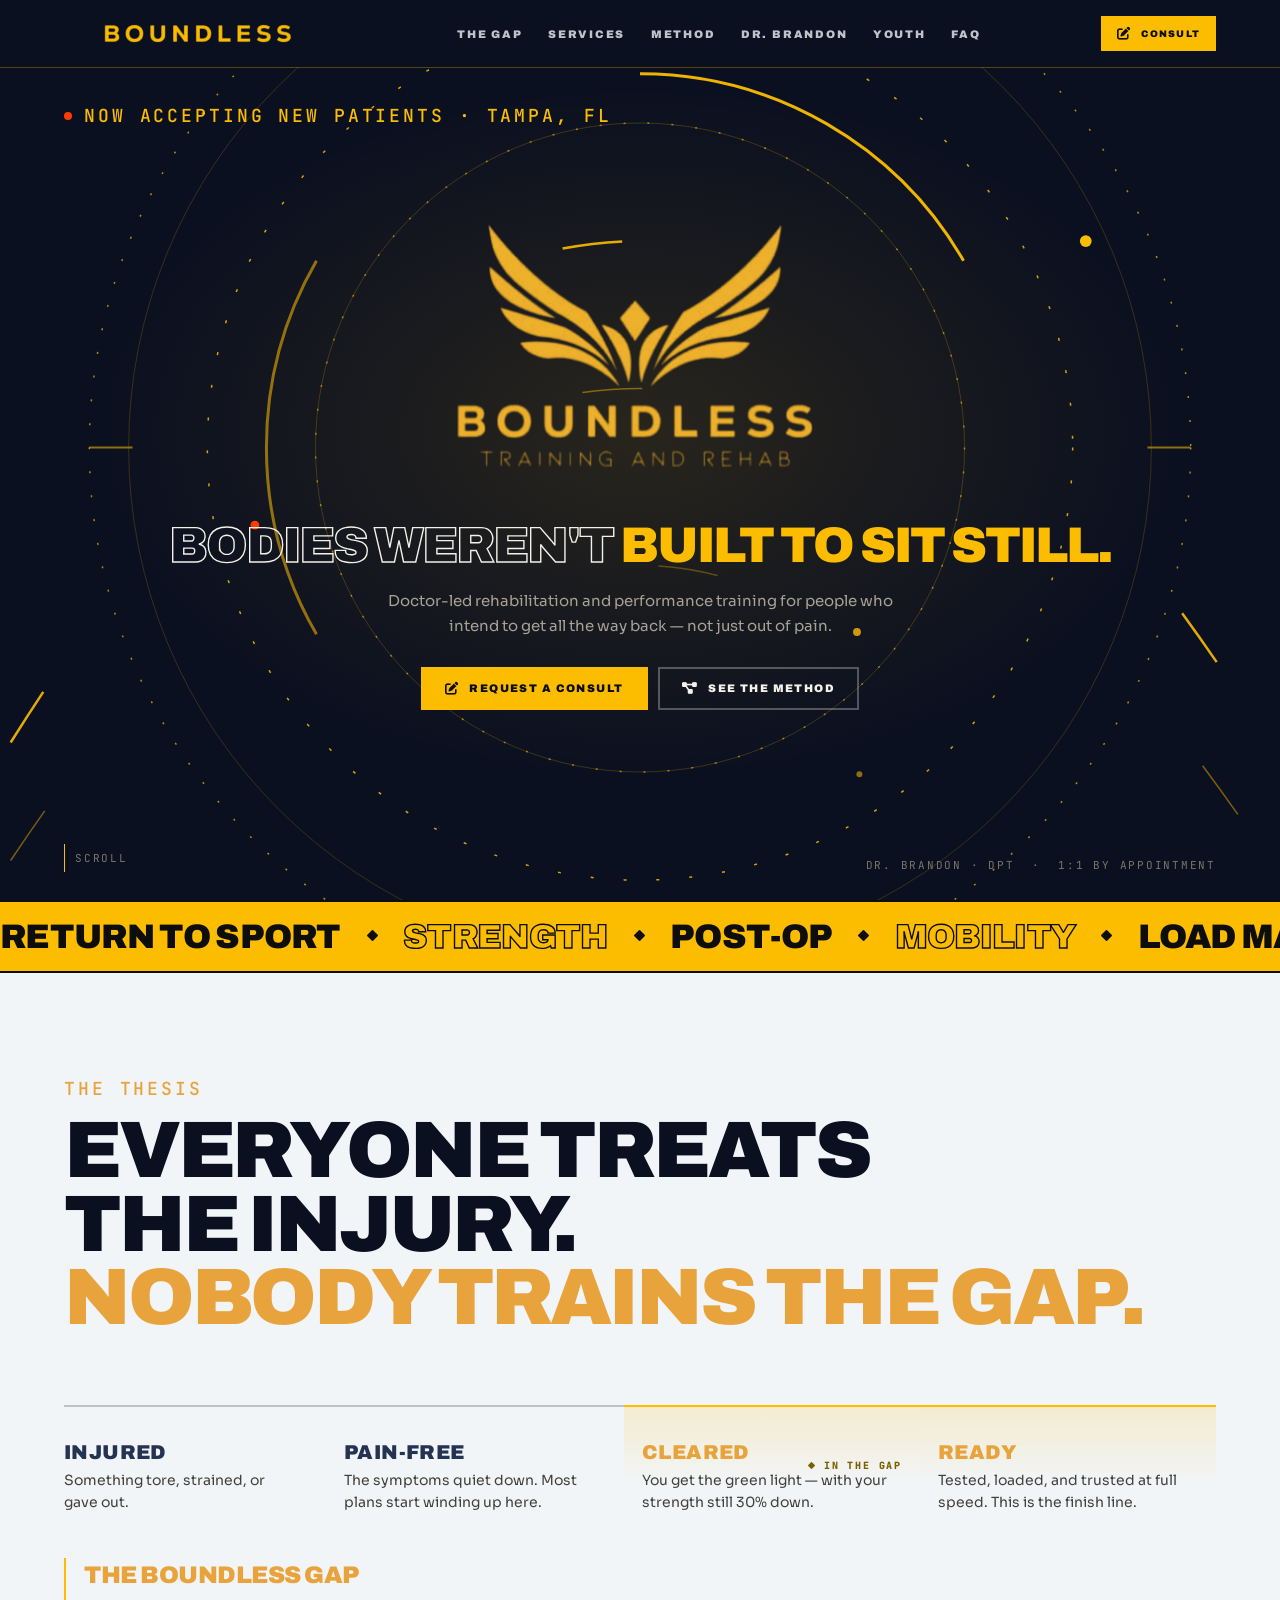
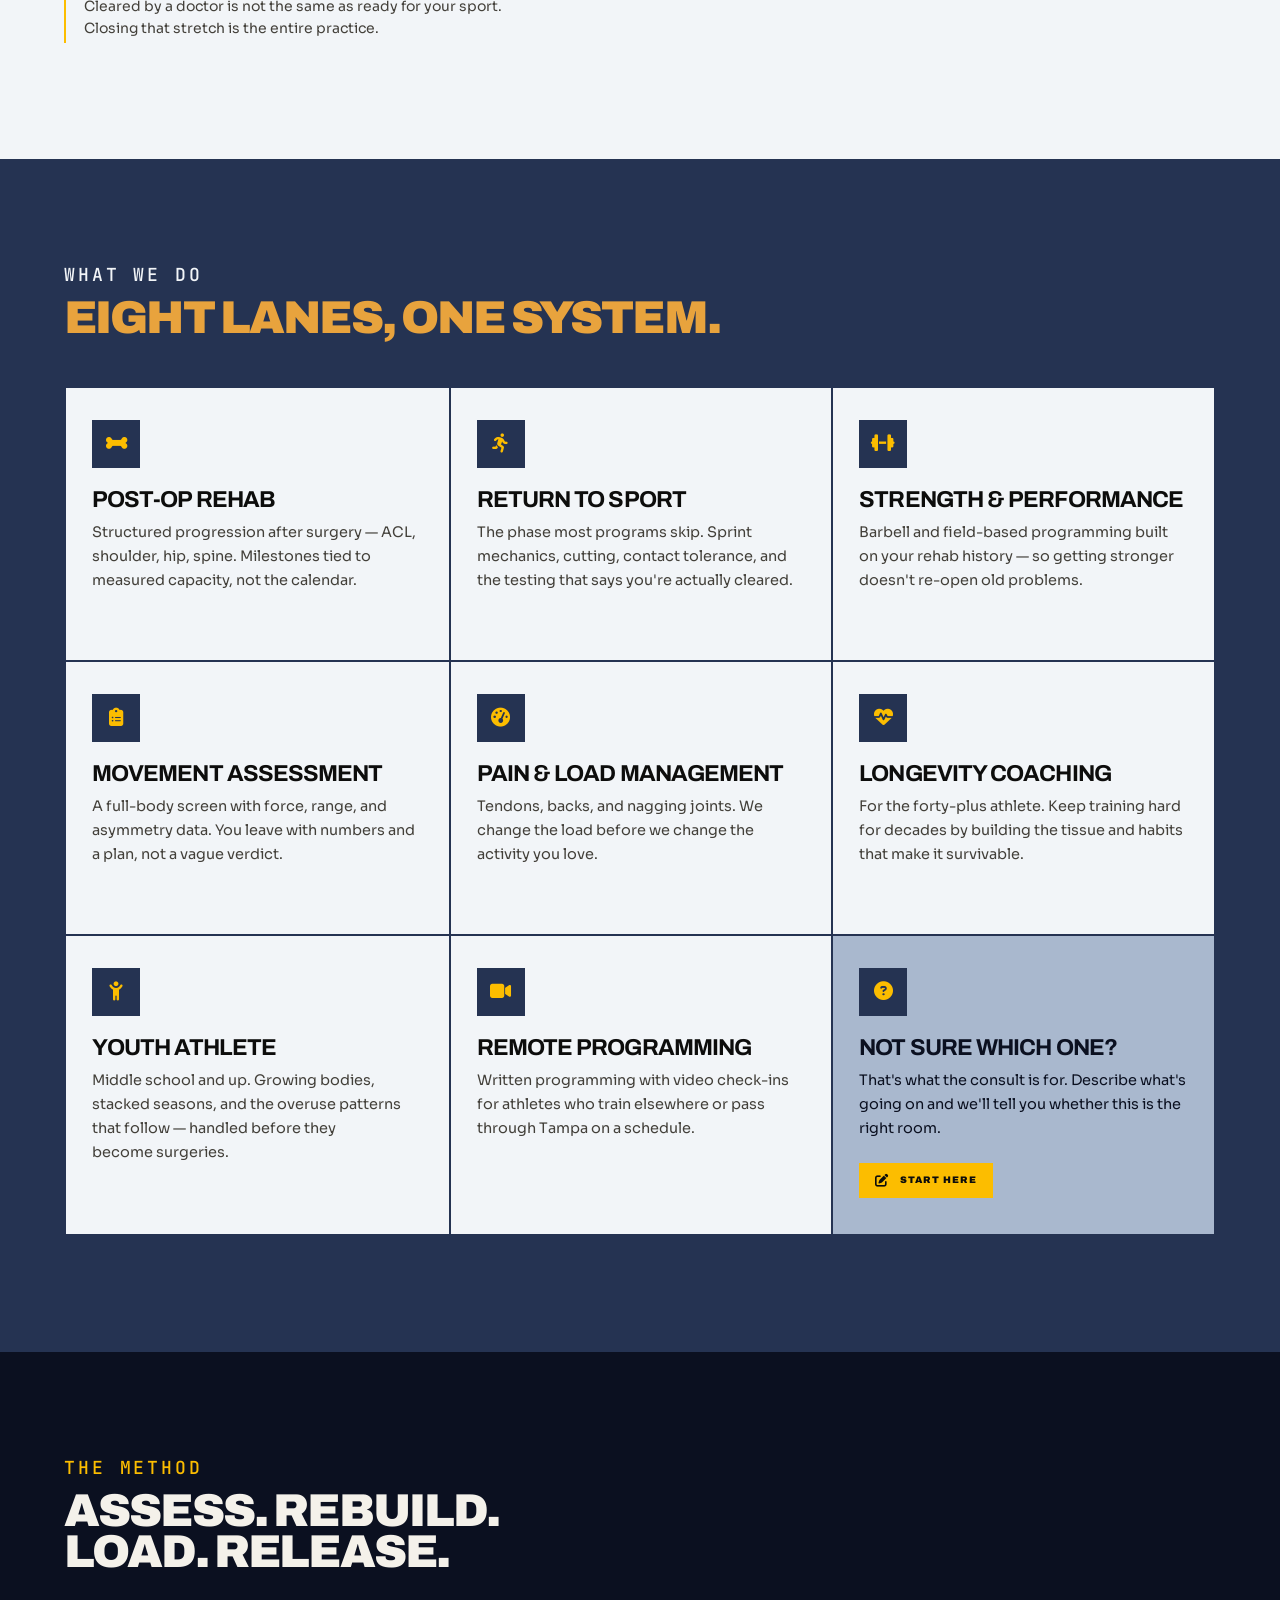
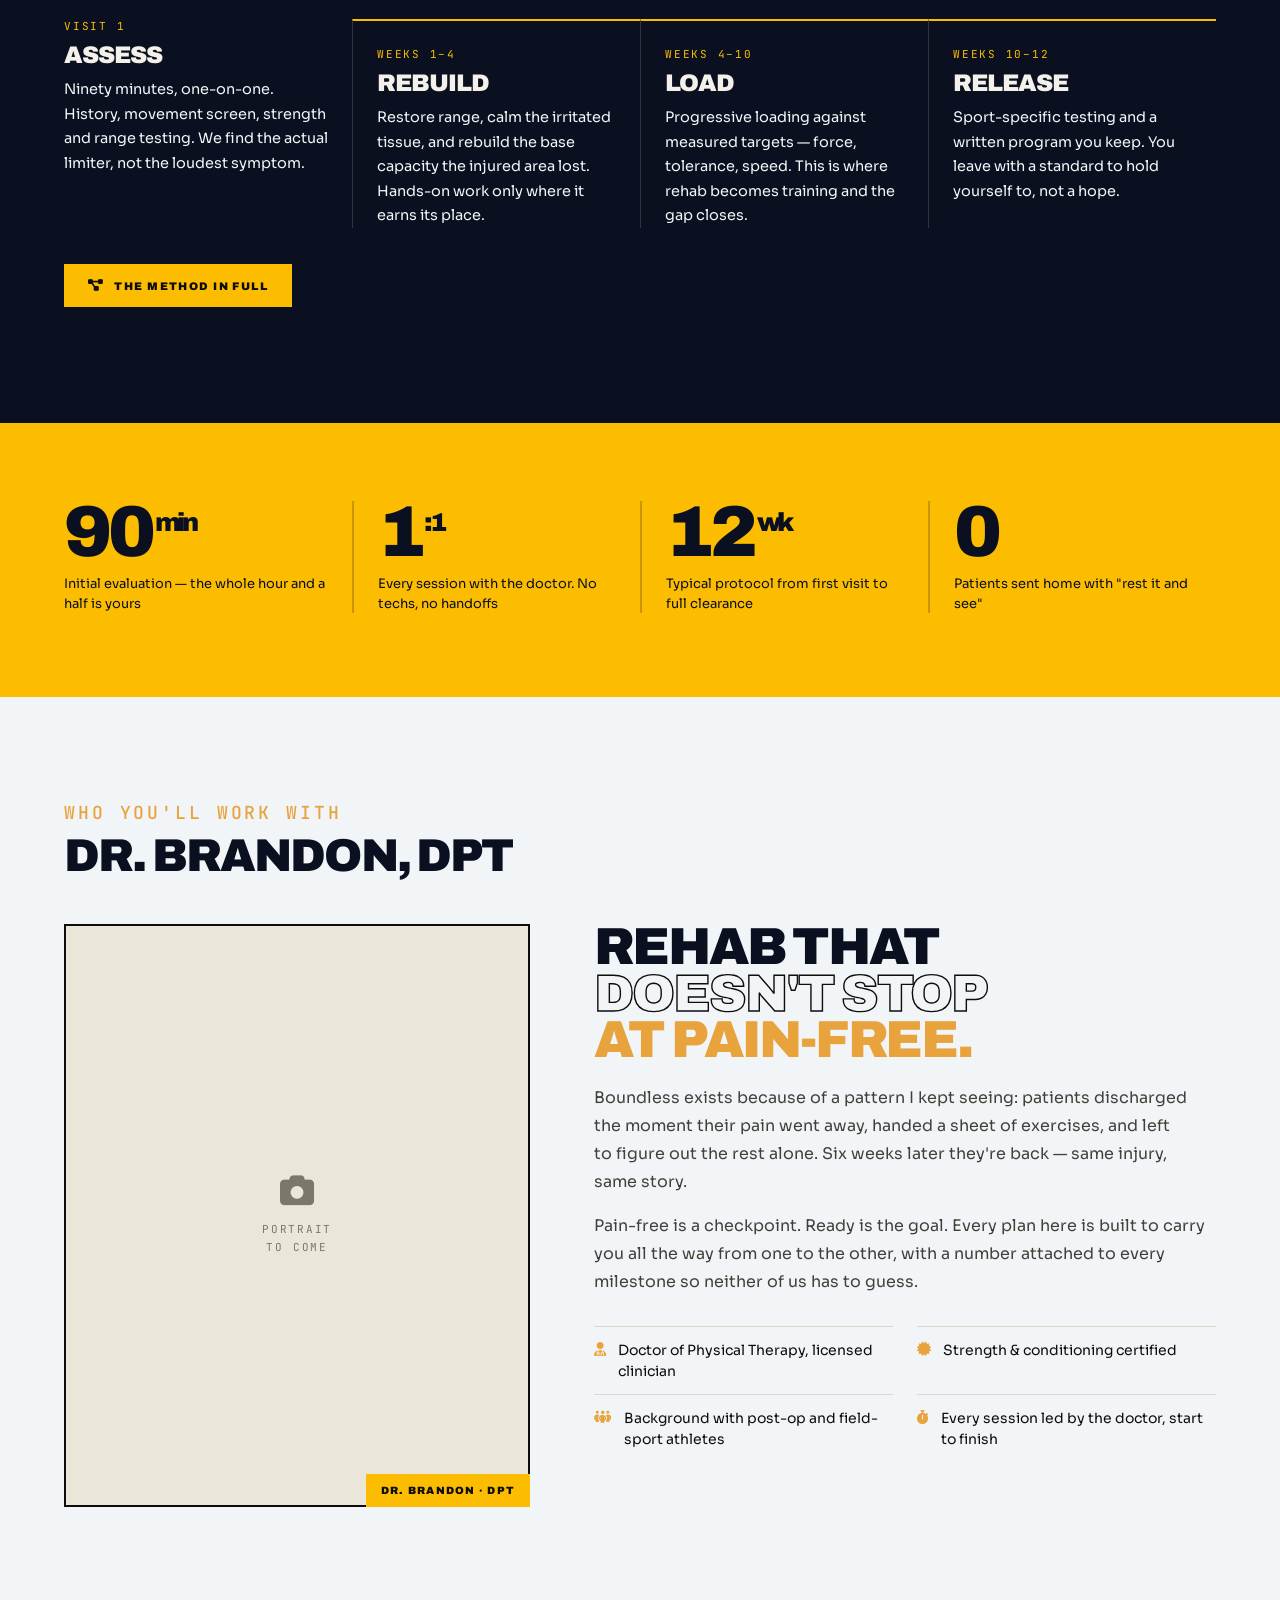
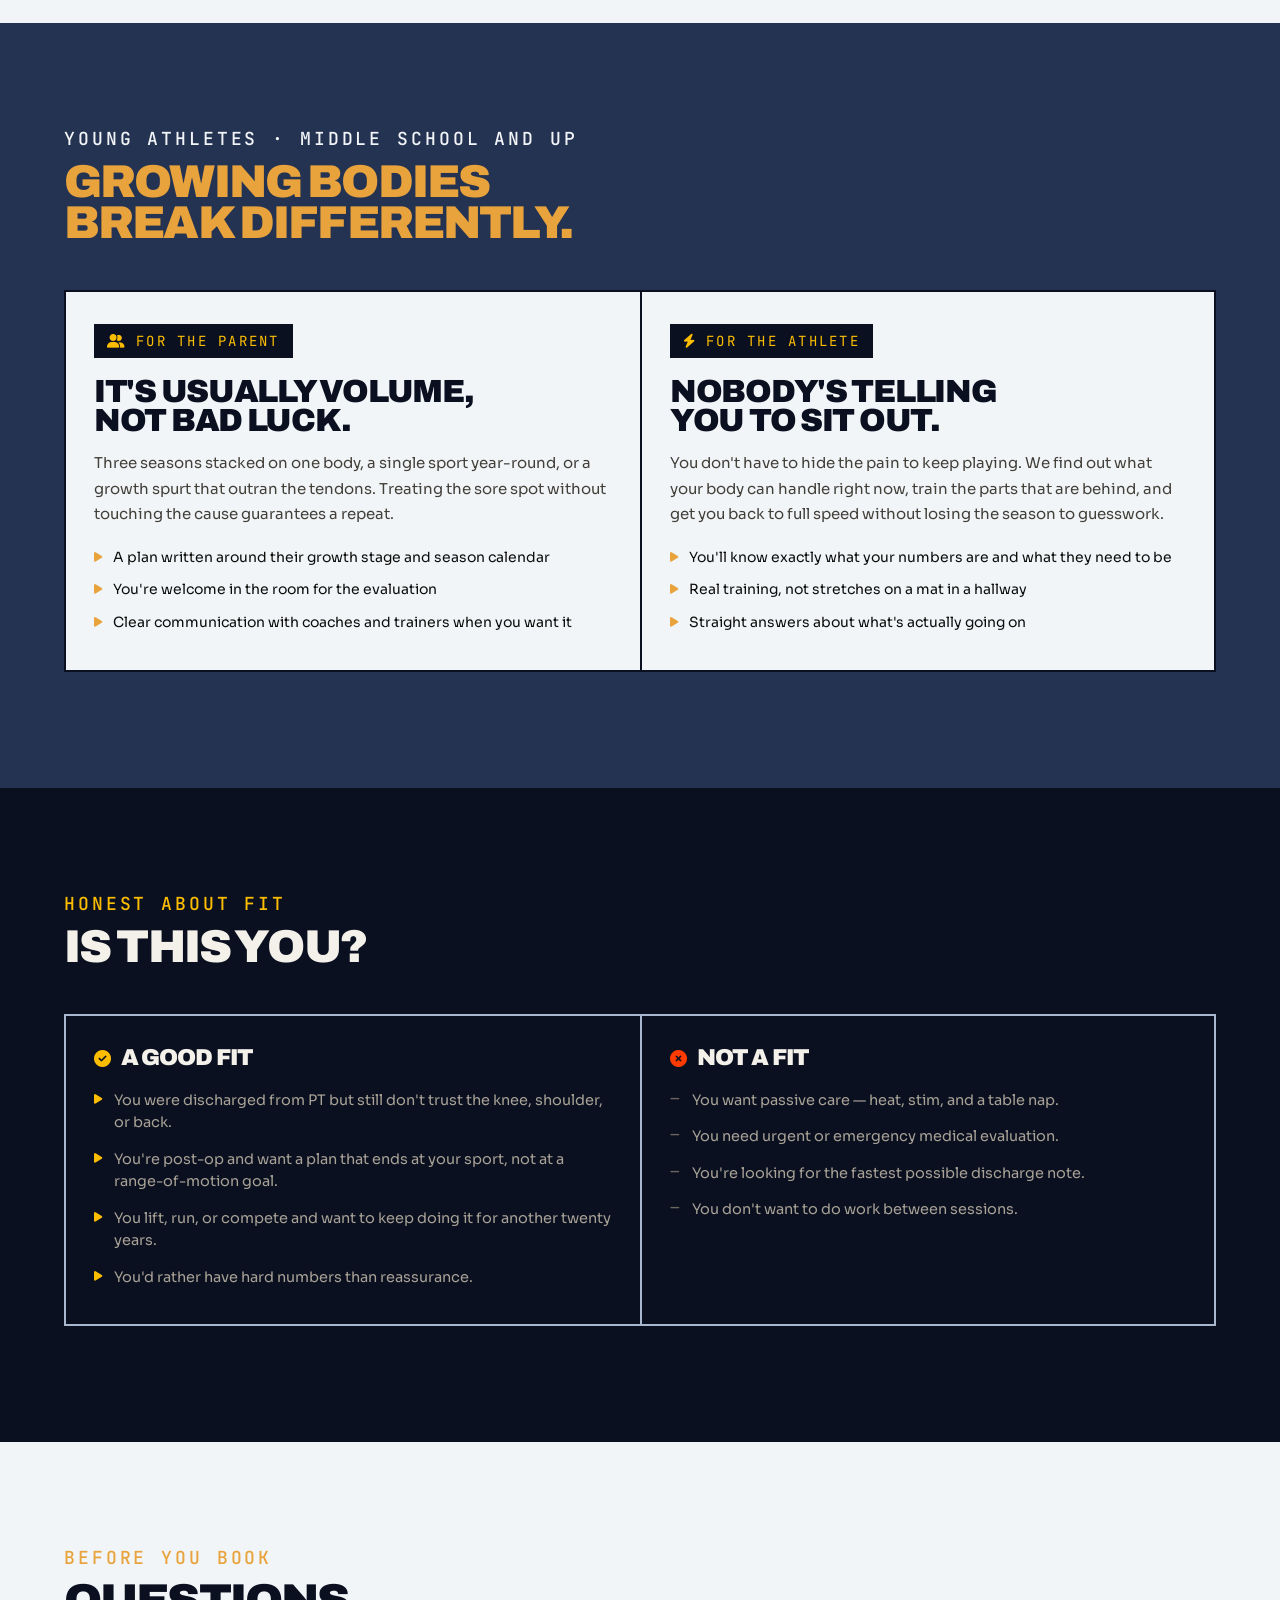
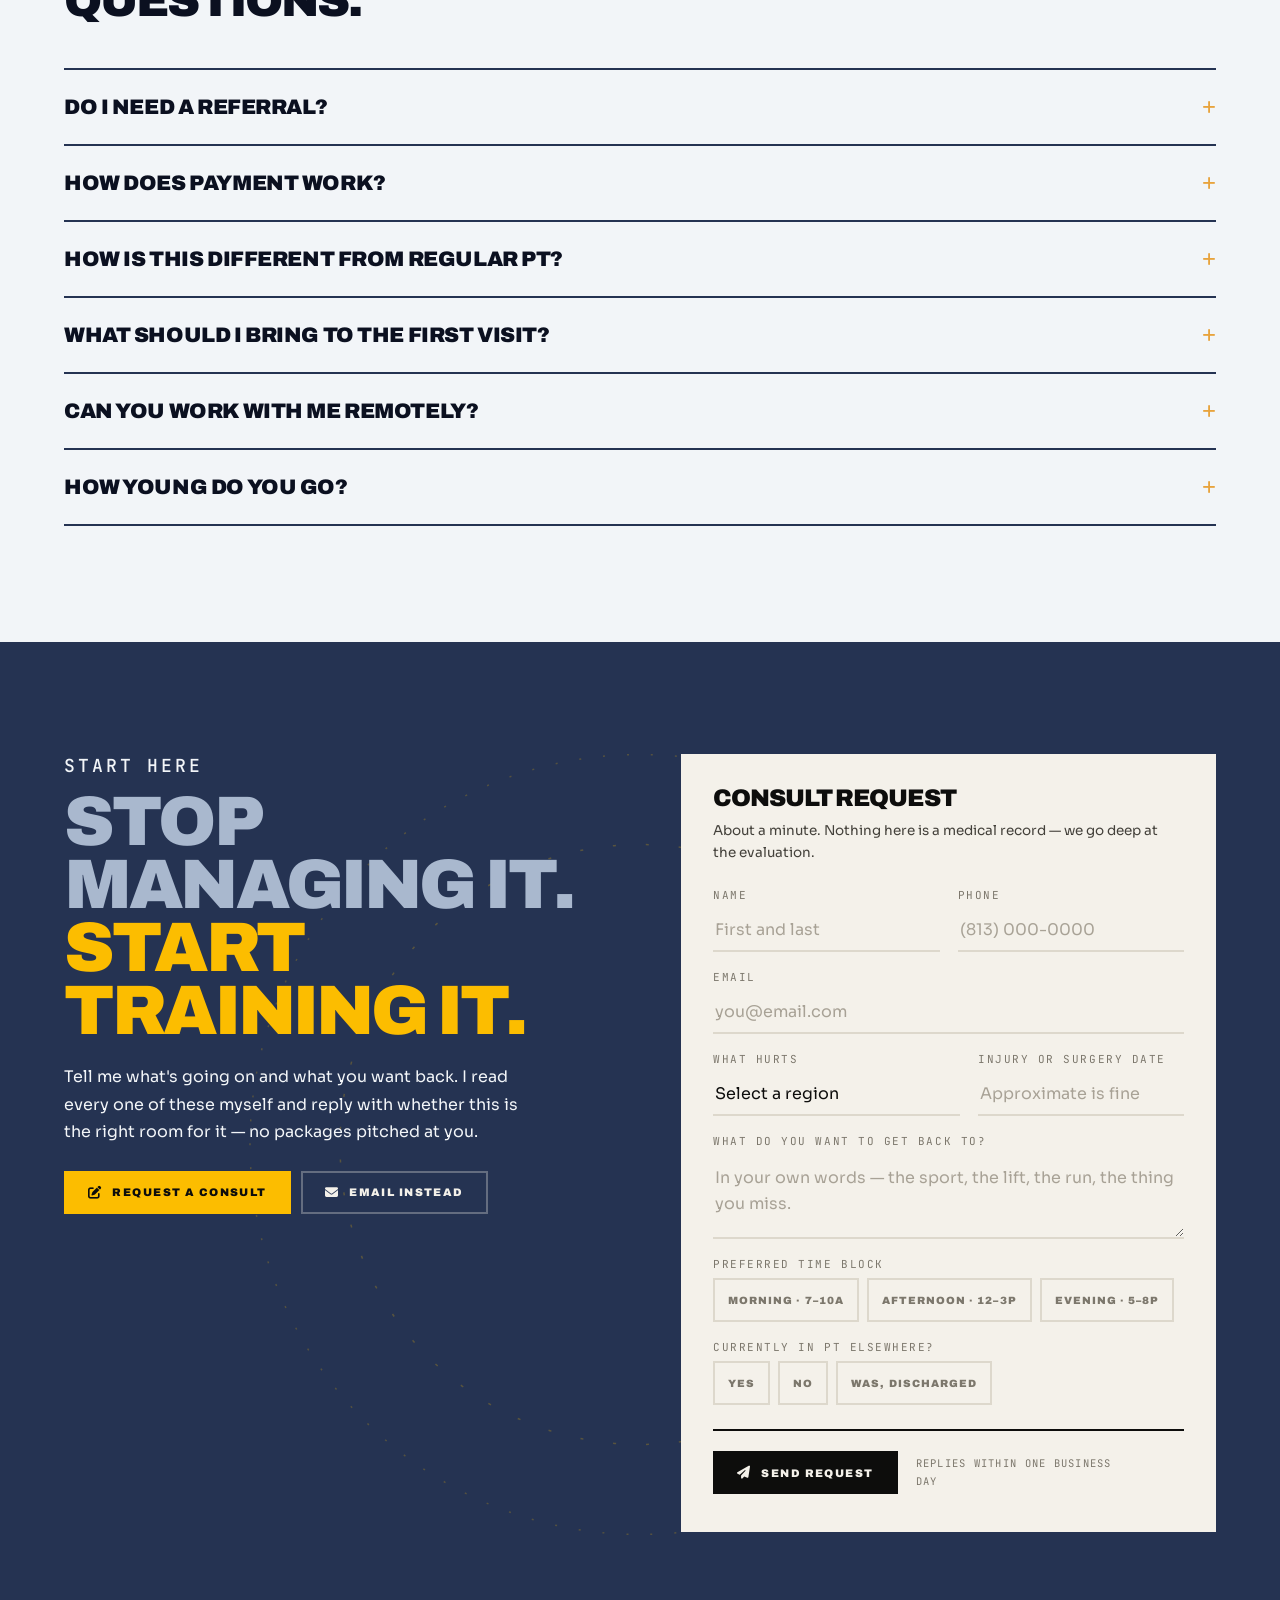
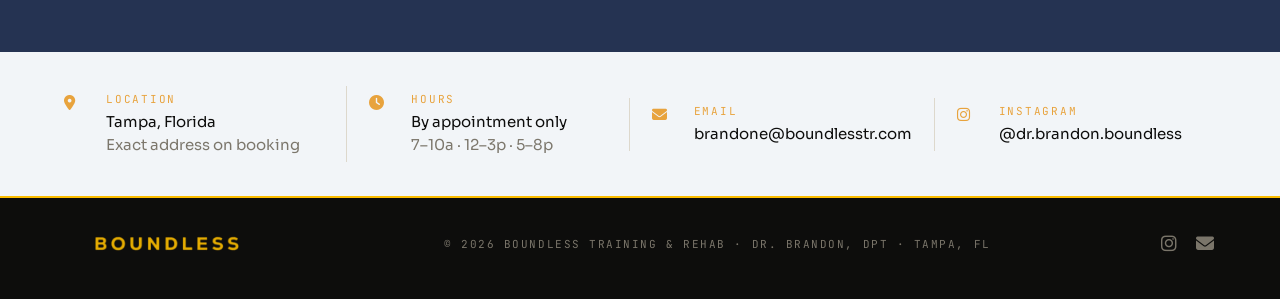
==== commit 0a0bf670: "Fix cross-page links referencing wrong filenames (em dash vs hyphen mismatch)" ====
--- a/index.html
+++ b/index.html
@@ -244,7 +244,7 @@
   <nav class="links">
     <a href="#gap">The Gap</a>
     <a href="#services">Services</a>
-    <a href="Boundless — Method.html">Method</a>
+    <a href="method.html">Method</a>
     <a href="#doctor">Dr. Brandon</a>
     <a href="#youth">Youth</a>
     <a href="#faq">FAQ</a>
@@ -301,7 +301,7 @@
     <p class="sublede">Doctor-led rehabilitation and performance training for people who intend to get all the way back — not just out of pain.</p>
     <div class="hero-cta">
       <a class="btn gold" href="#intake"><i class="fa-solid fa-pen-to-square"></i>Request a consult</a>
-      <a class="btn ol" href="Boundless — Method.html"><i class="fa-solid fa-diagram-project"></i>See the method</a>
+      <a class="btn ol" href="method.html"><i class="fa-solid fa-diagram-project"></i>See the method</a>
     </div>
   </div>
   <div class="hero-foot">
@@ -361,7 +361,7 @@
       <div class="ph"><div class="tm">Weeks 4–10</div><h3>Load</h3><p>Progressive loading against measured targets — force, tolerance, speed. This is where rehab becomes training and the gap closes.</p></div>
       <div class="ph"><div class="tm">Weeks 10–12</div><h3>Release</h3><p>Sport-specific testing and a written program you keep. You leave with a standard to hold yourself to, not a hope.</p></div>
     </div>
-    <div class="after"><a class="btn gold" href="Boundless — Method.html"><i class="fa-solid fa-diagram-project"></i>The method in full</a></div>
+    <div class="after"><a class="btn gold" href="method.html"><i class="fa-solid fa-diagram-project"></i>The method in full</a></div>
   </div>
 </section>
 
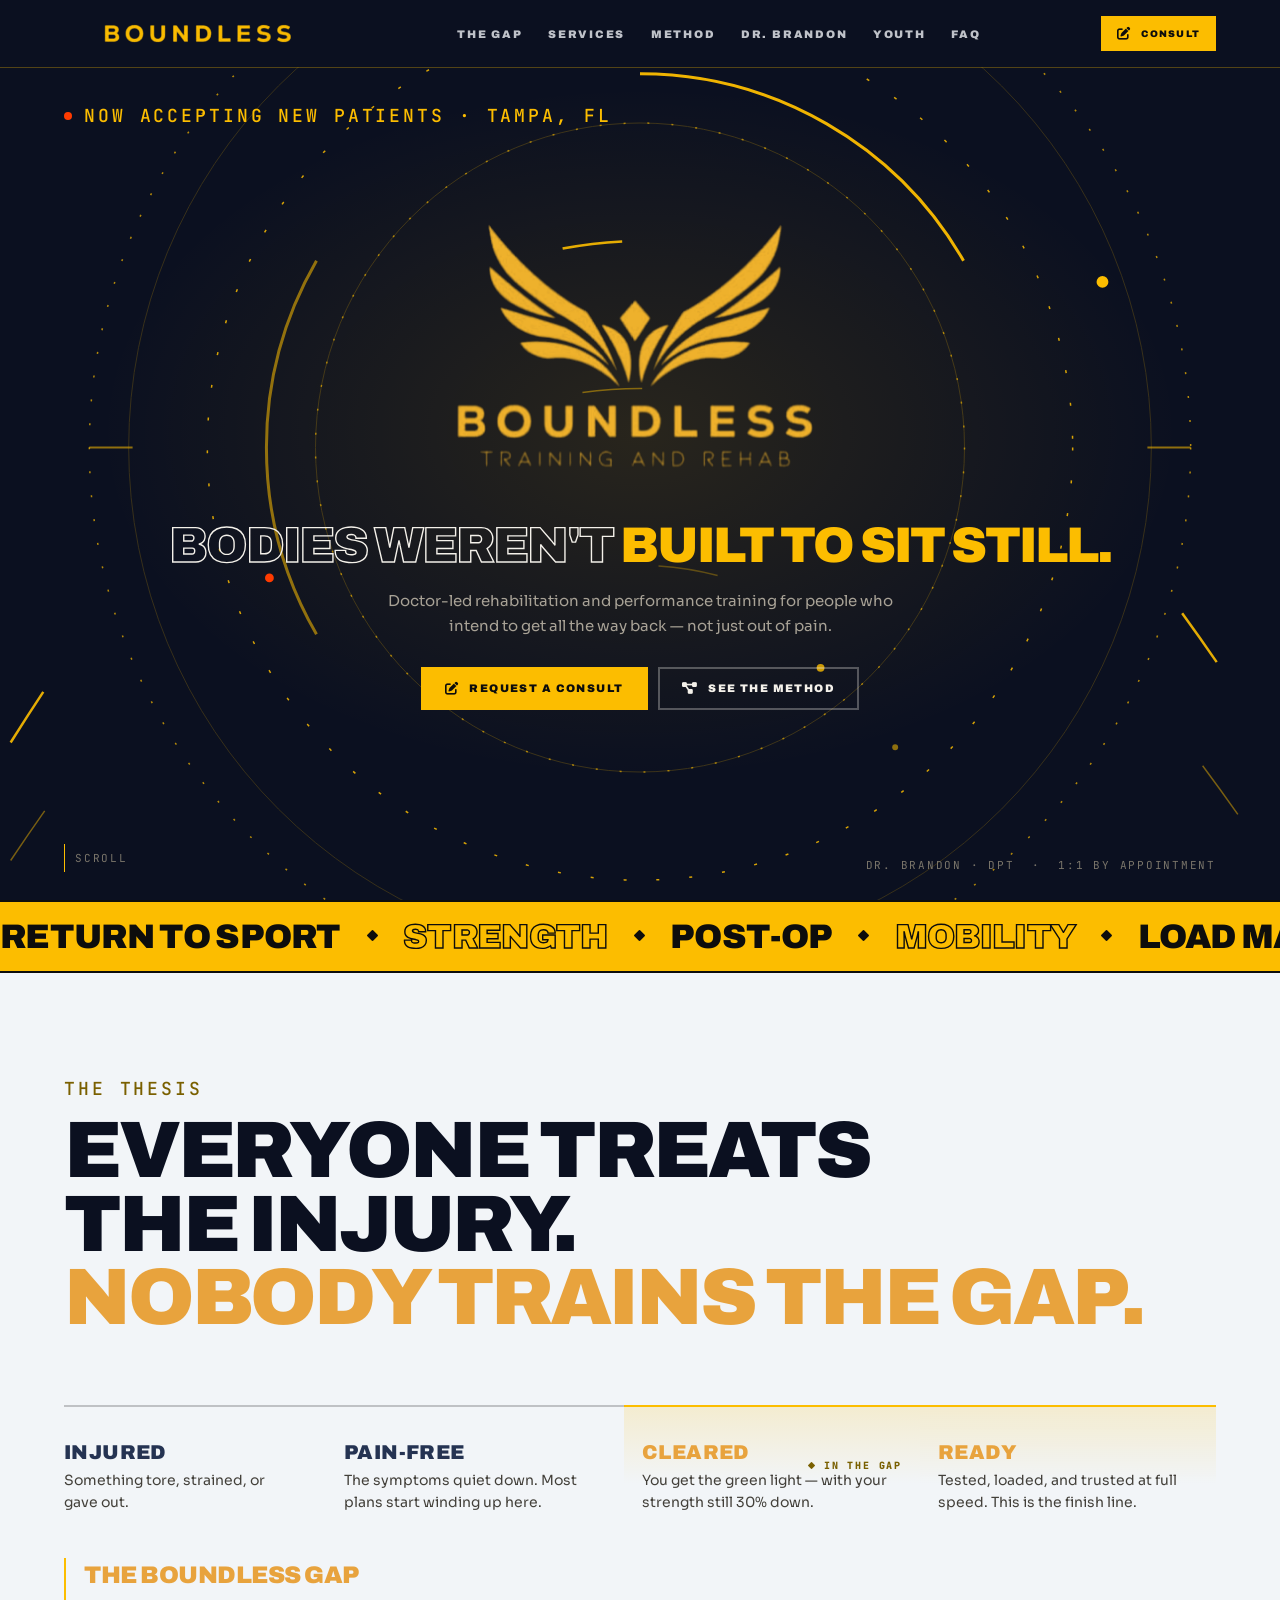
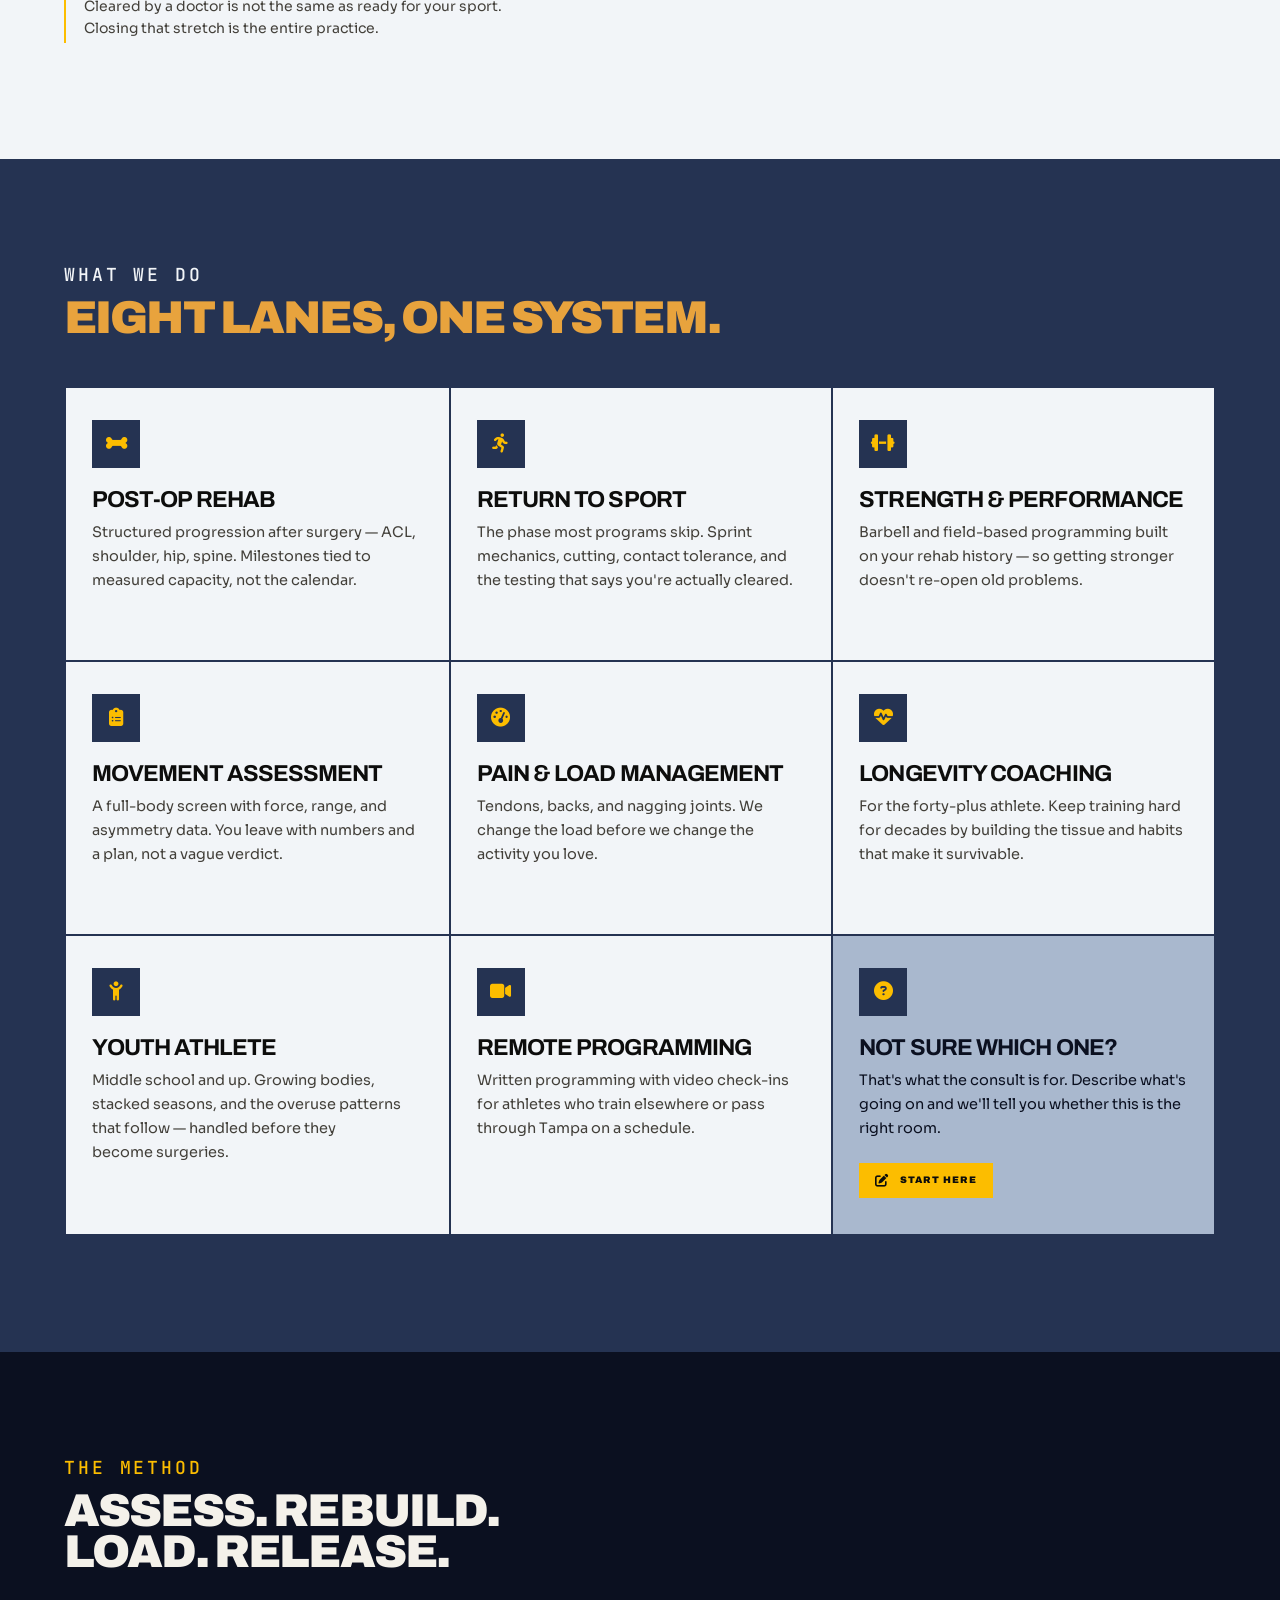
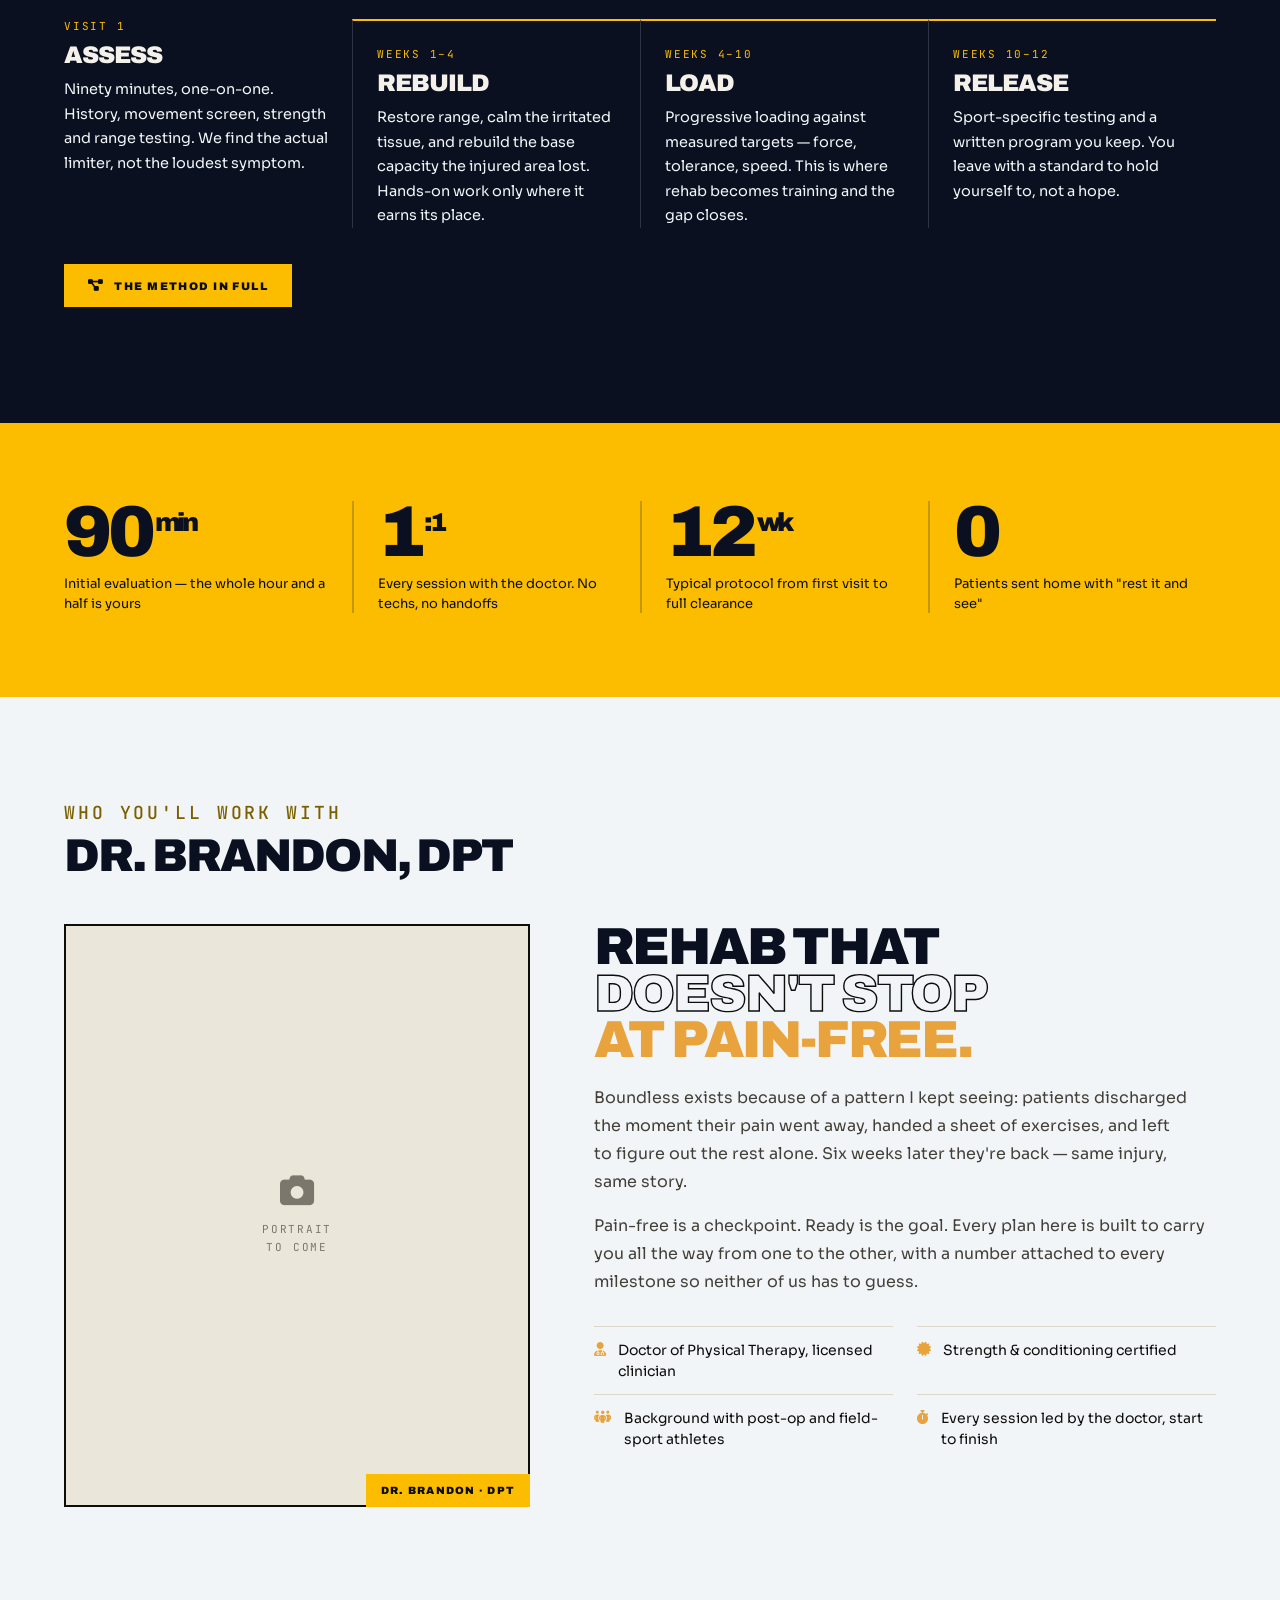
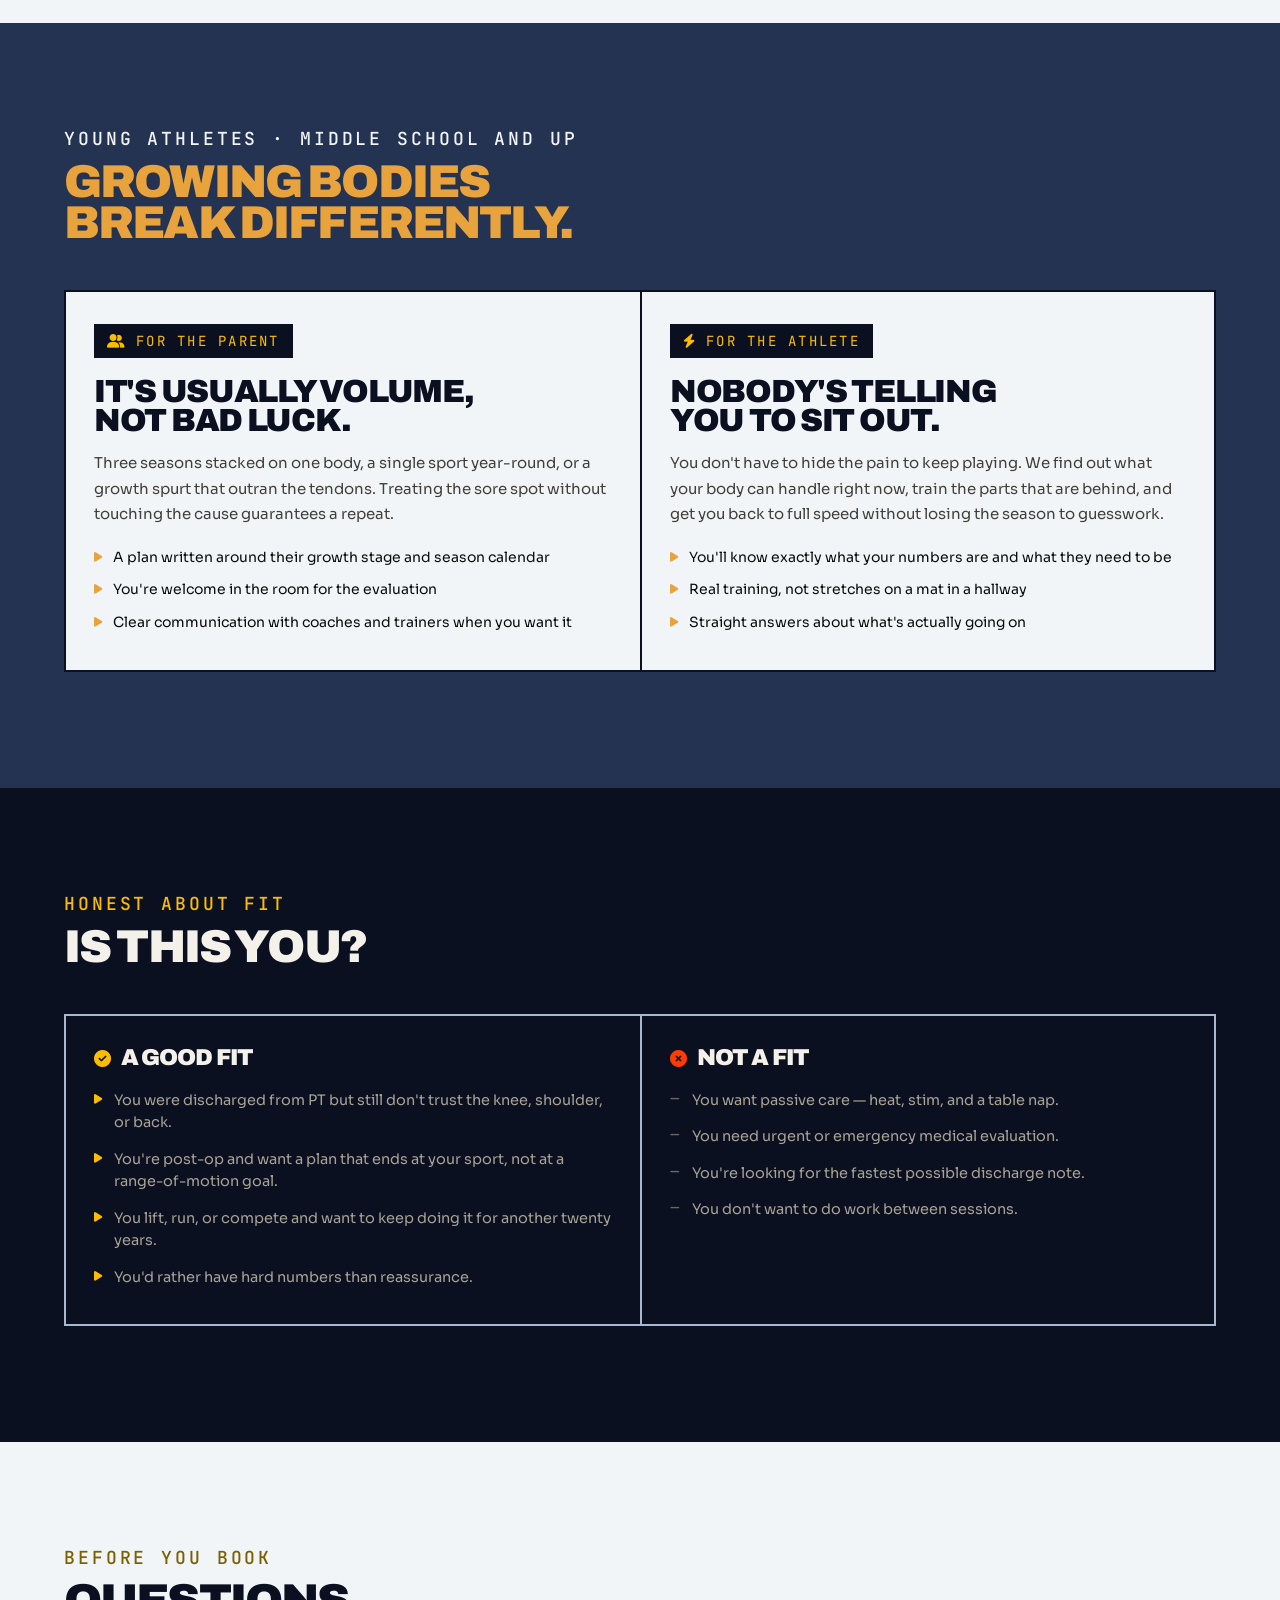
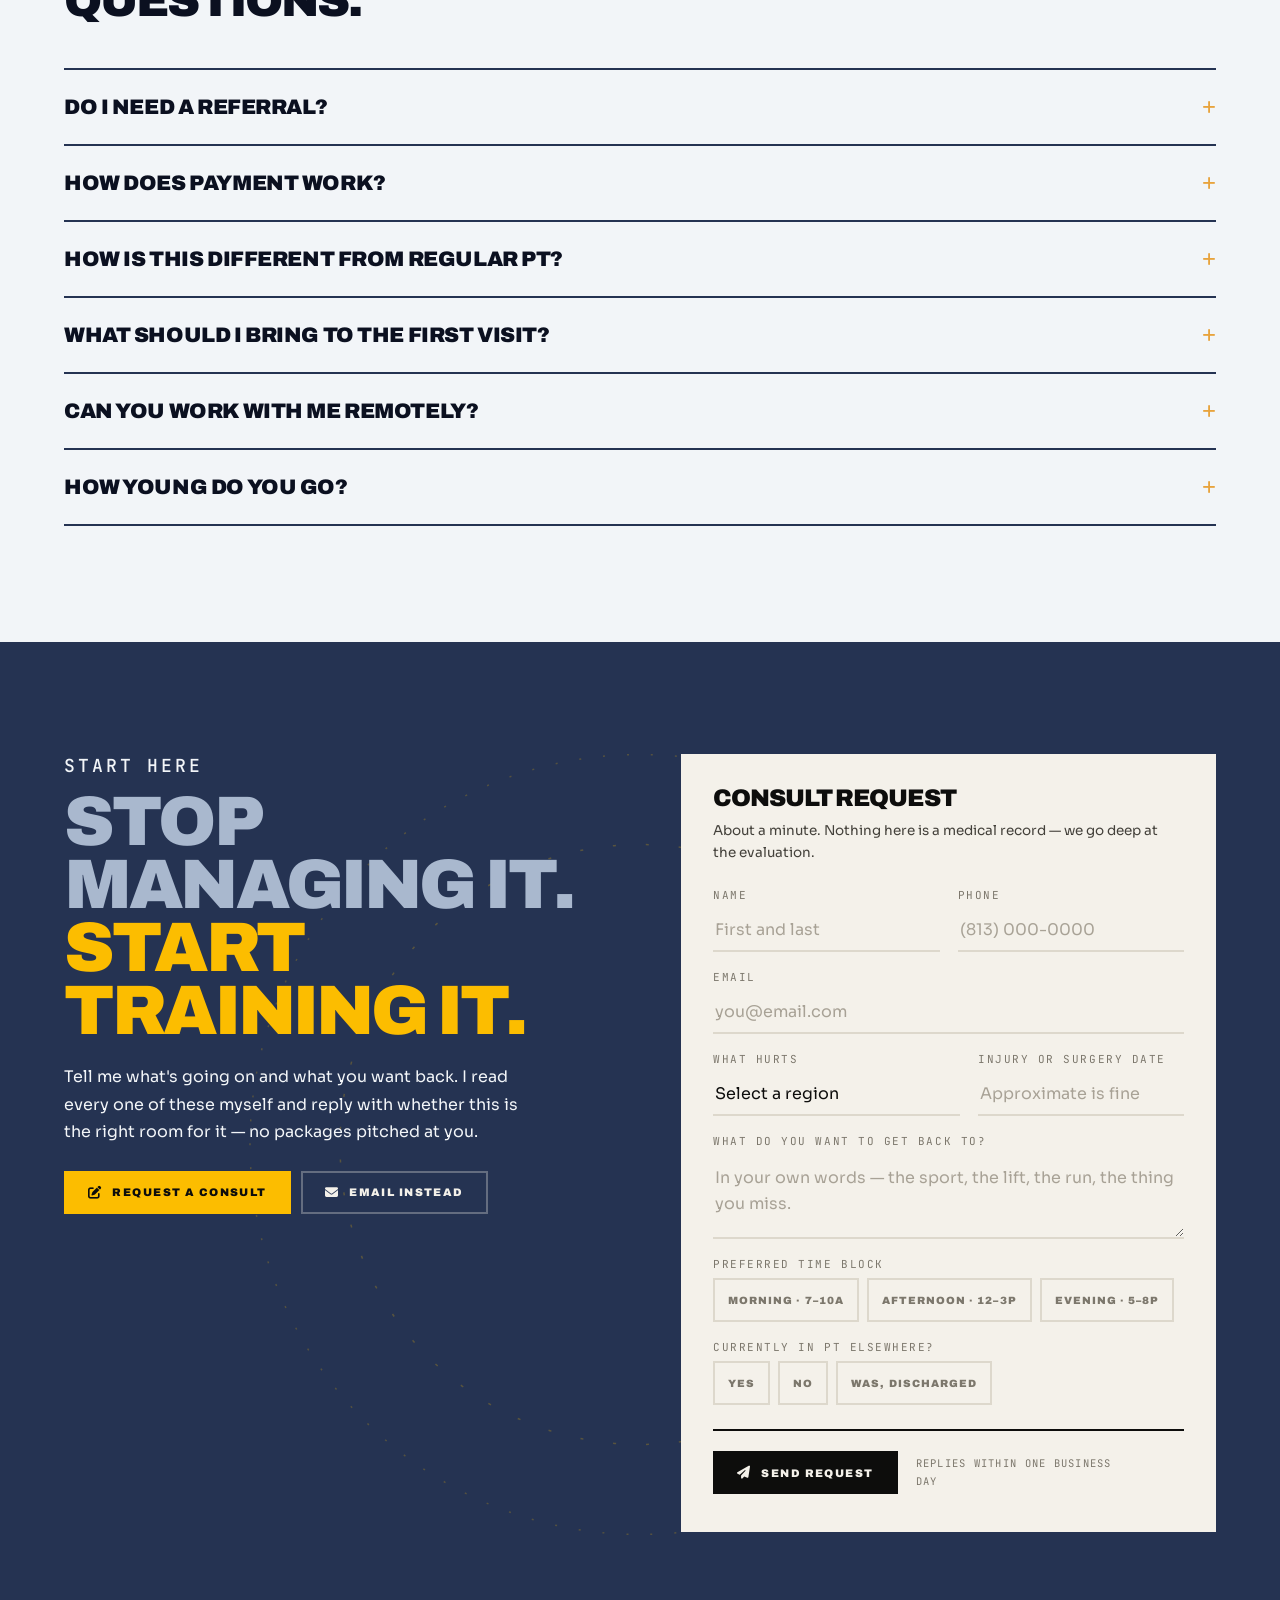
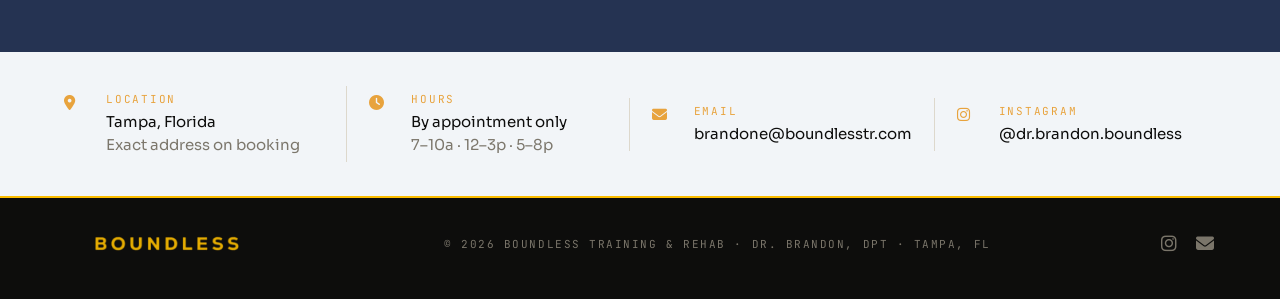
==== commit dc3ef429: "Refine eyebrow accent colors and Method page section palette Website: gap/doctor/faq eyebrows to gol" ====
--- a/index.html
+++ b/index.html
@@ -31,7 +31,7 @@
 .gap-in{position:relative;z-index:2}
 .gap h2{font-size:clamp(30px,9vw,80px);margin-top:14px;line-height:.92;color:var(--night)}
 .gap .g{color:var(--dawn)}
-.gap .eyebrow{color:var(--dawn)}
+.gap .eyebrow{color:var(--goldd)}
 .stages{margin-top:44px;display:flex;flex-direction:column;gap:0}
 .stg{position:relative;border-top:2px solid var(--lineL);padding:18px 0 22px}
 .stg .lb{font-family:'Archivo',sans-serif;font-weight:900;font-size:20px;text-transform:uppercase;letter-spacing:.02em;margin-top:0;color:var(--horizon)}
@@ -80,7 +80,7 @@
 
 /* ── doctor ── */
 .doc{padding:66px 0 74px;background:var(--snow)}
-.doc .eyebrow{color:var(--dawn)}
+.doc .eyebrow{color:var(--goldd)}
 .doc h2{color:var(--night)}
 .doc .g{color:var(--dawn)}
 .portrait{position:relative;border:2px solid var(--ink);aspect-ratio:4/5;background:var(--sand);display:flex;flex-direction:column;align-items:center;justify-content:center;gap:12px;color:var(--mut);text-align:center;padding:24px}
@@ -123,7 +123,7 @@
 
 /* ── faq (details) ── */
 .faq{padding:66px 0 74px;background:var(--snow)}
-.faq .eyebrow{color:var(--dawn)}
+.faq .eyebrow{color:var(--goldd)}
 .faq h2{color:var(--night)}
 .qa{border-top:2px solid var(--horizon)}
 .qa:last-of-type{border-bottom:2px solid var(--horizon)}
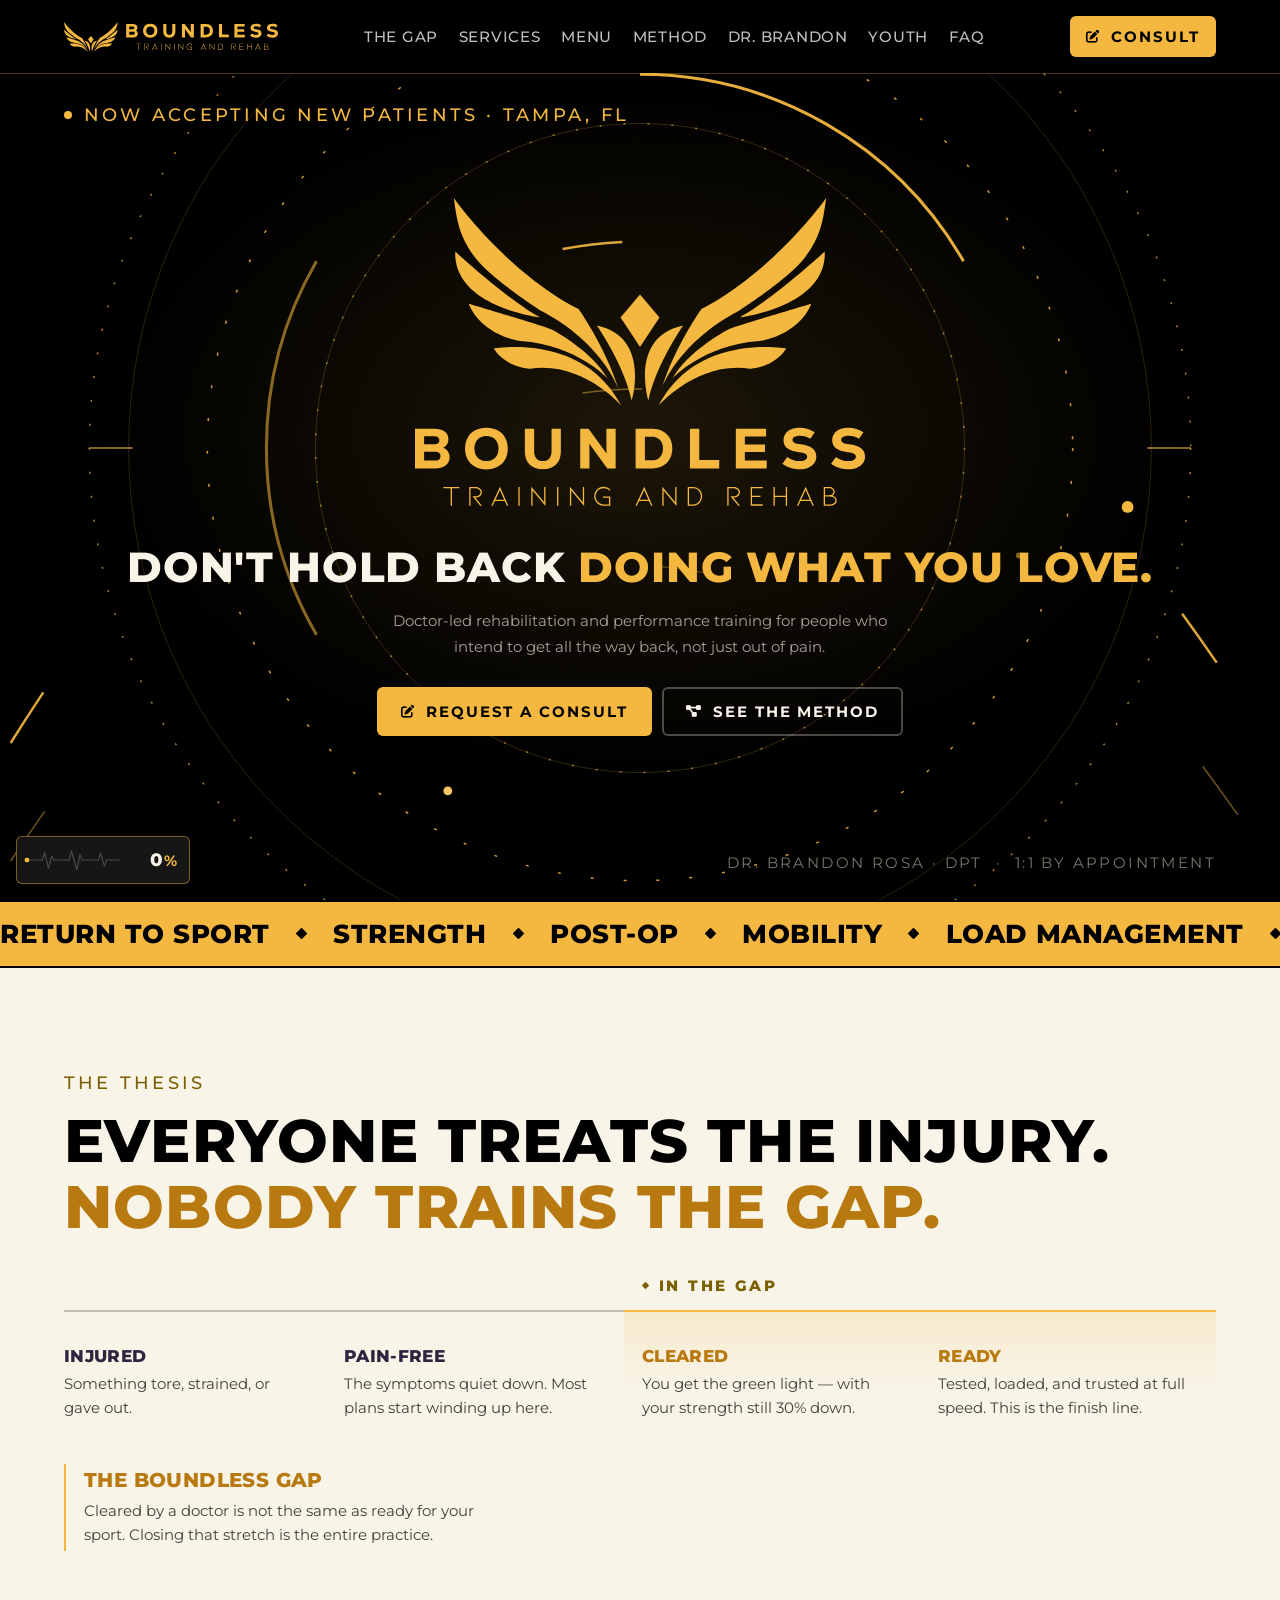
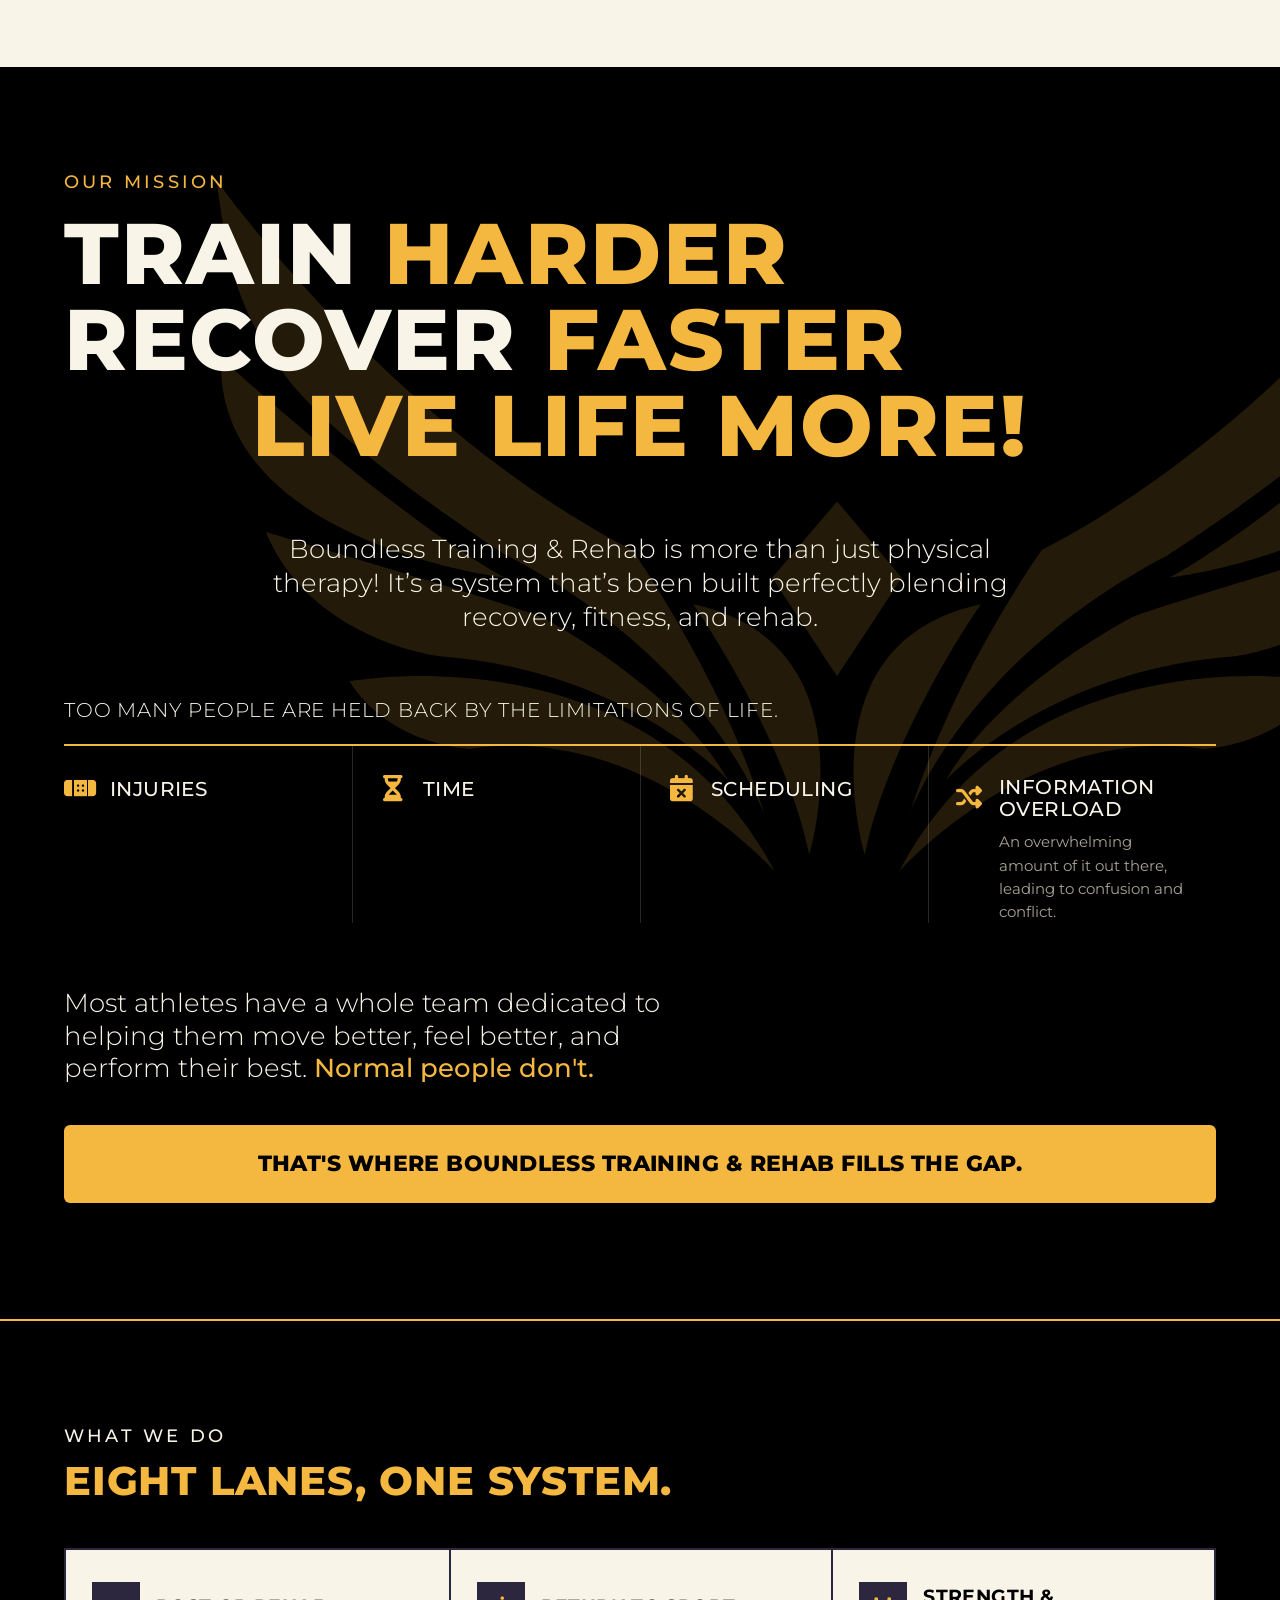
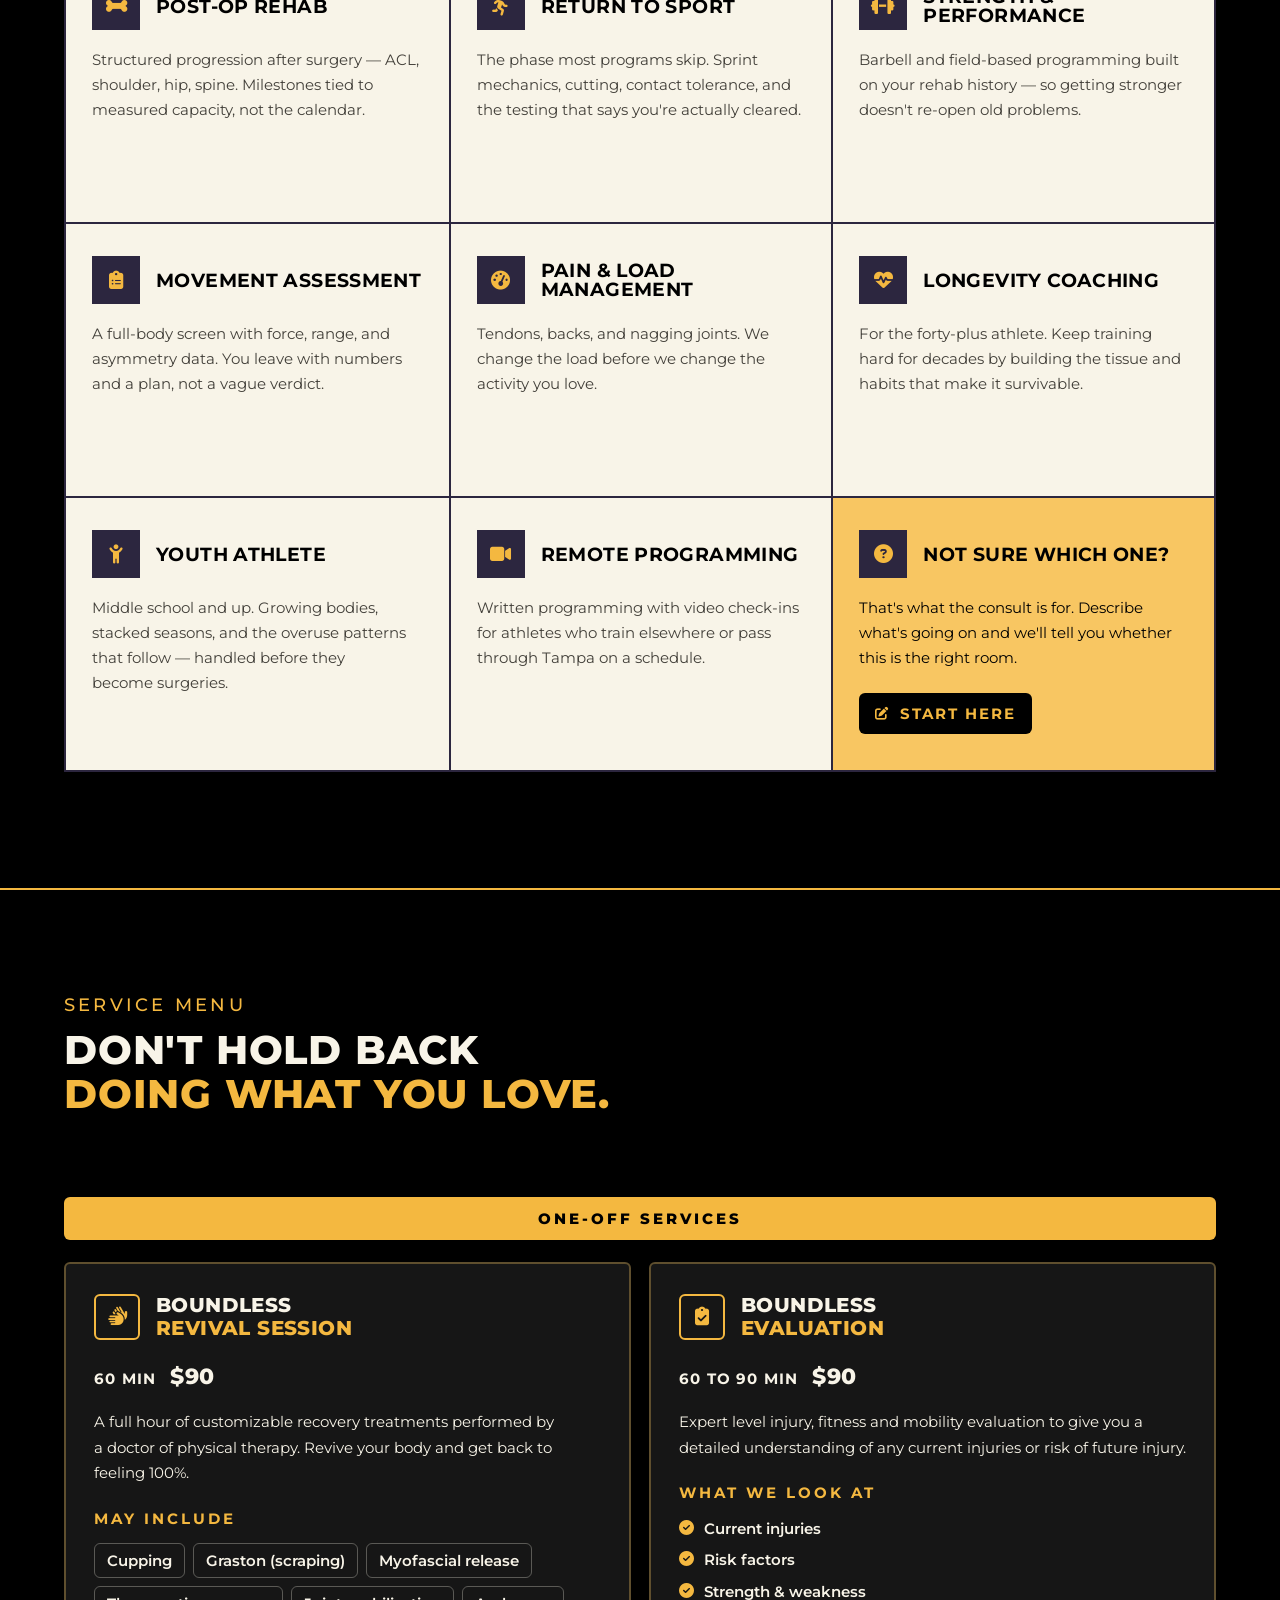
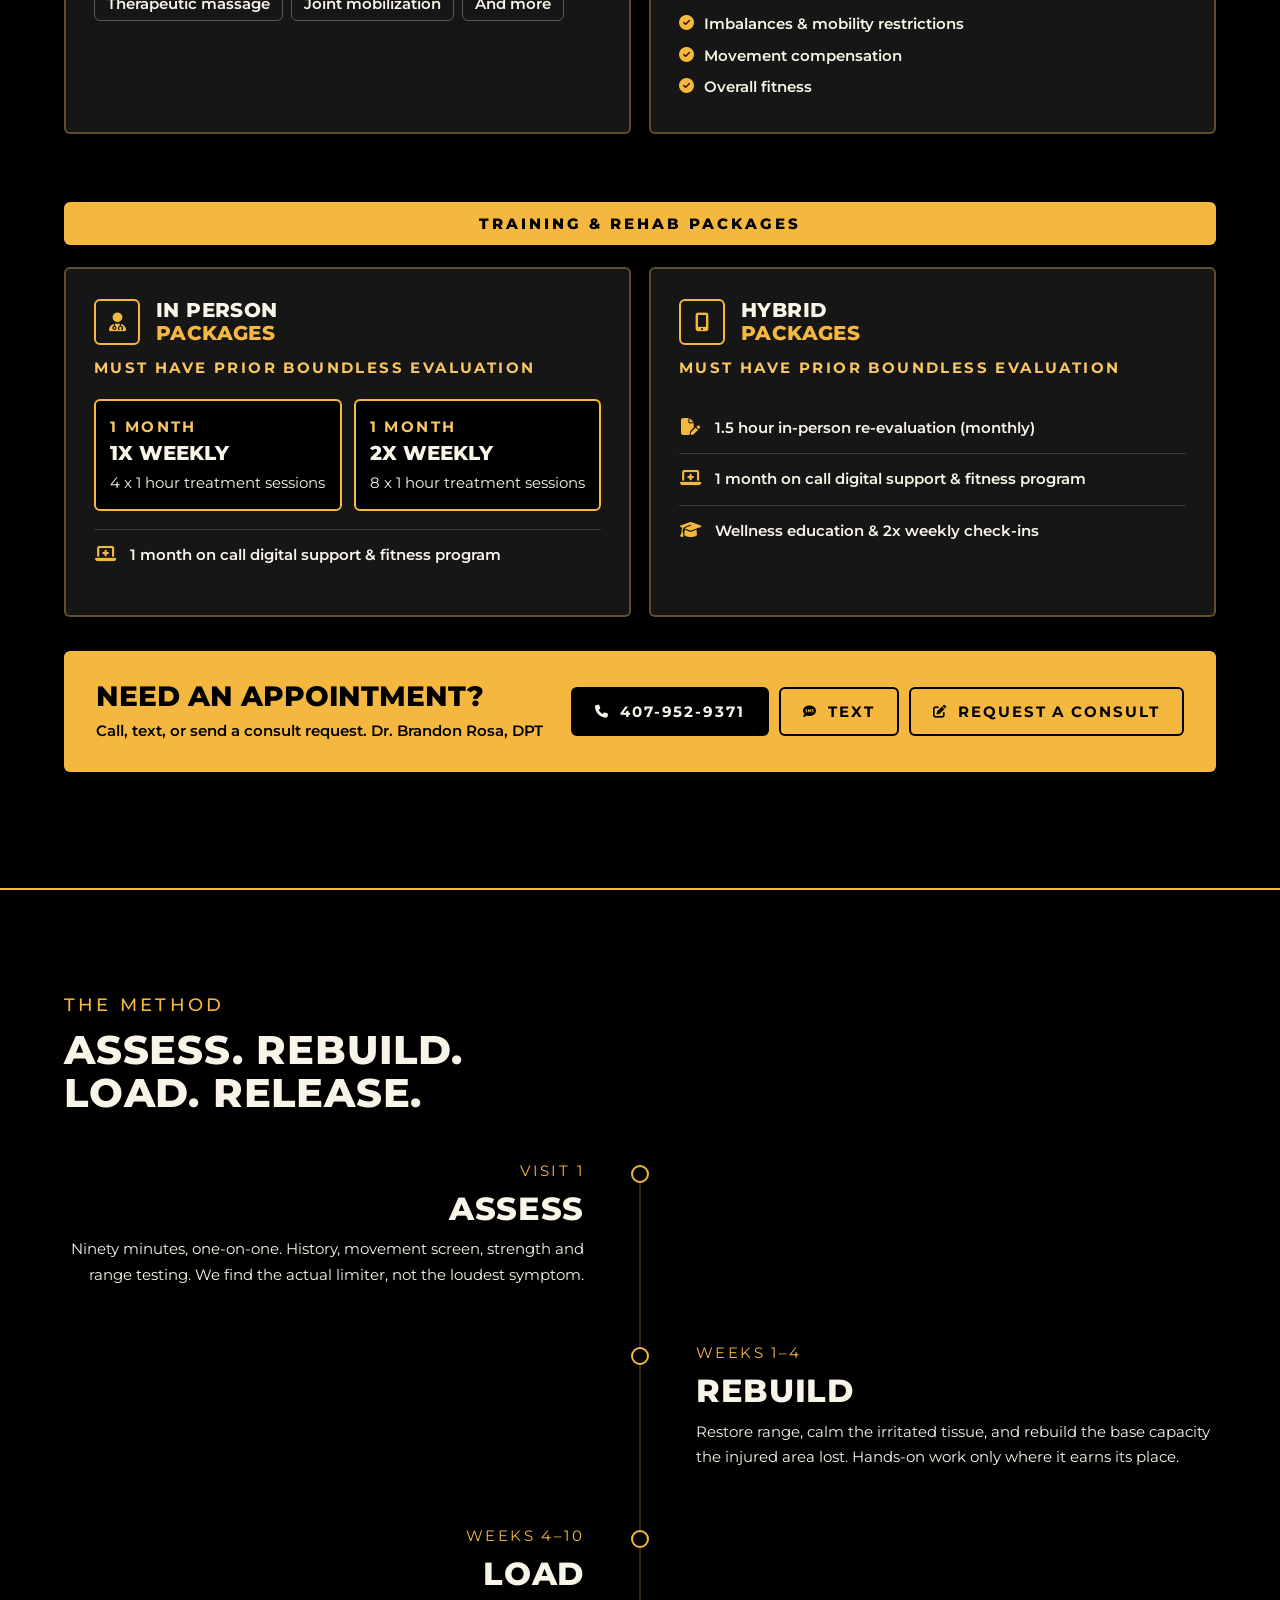
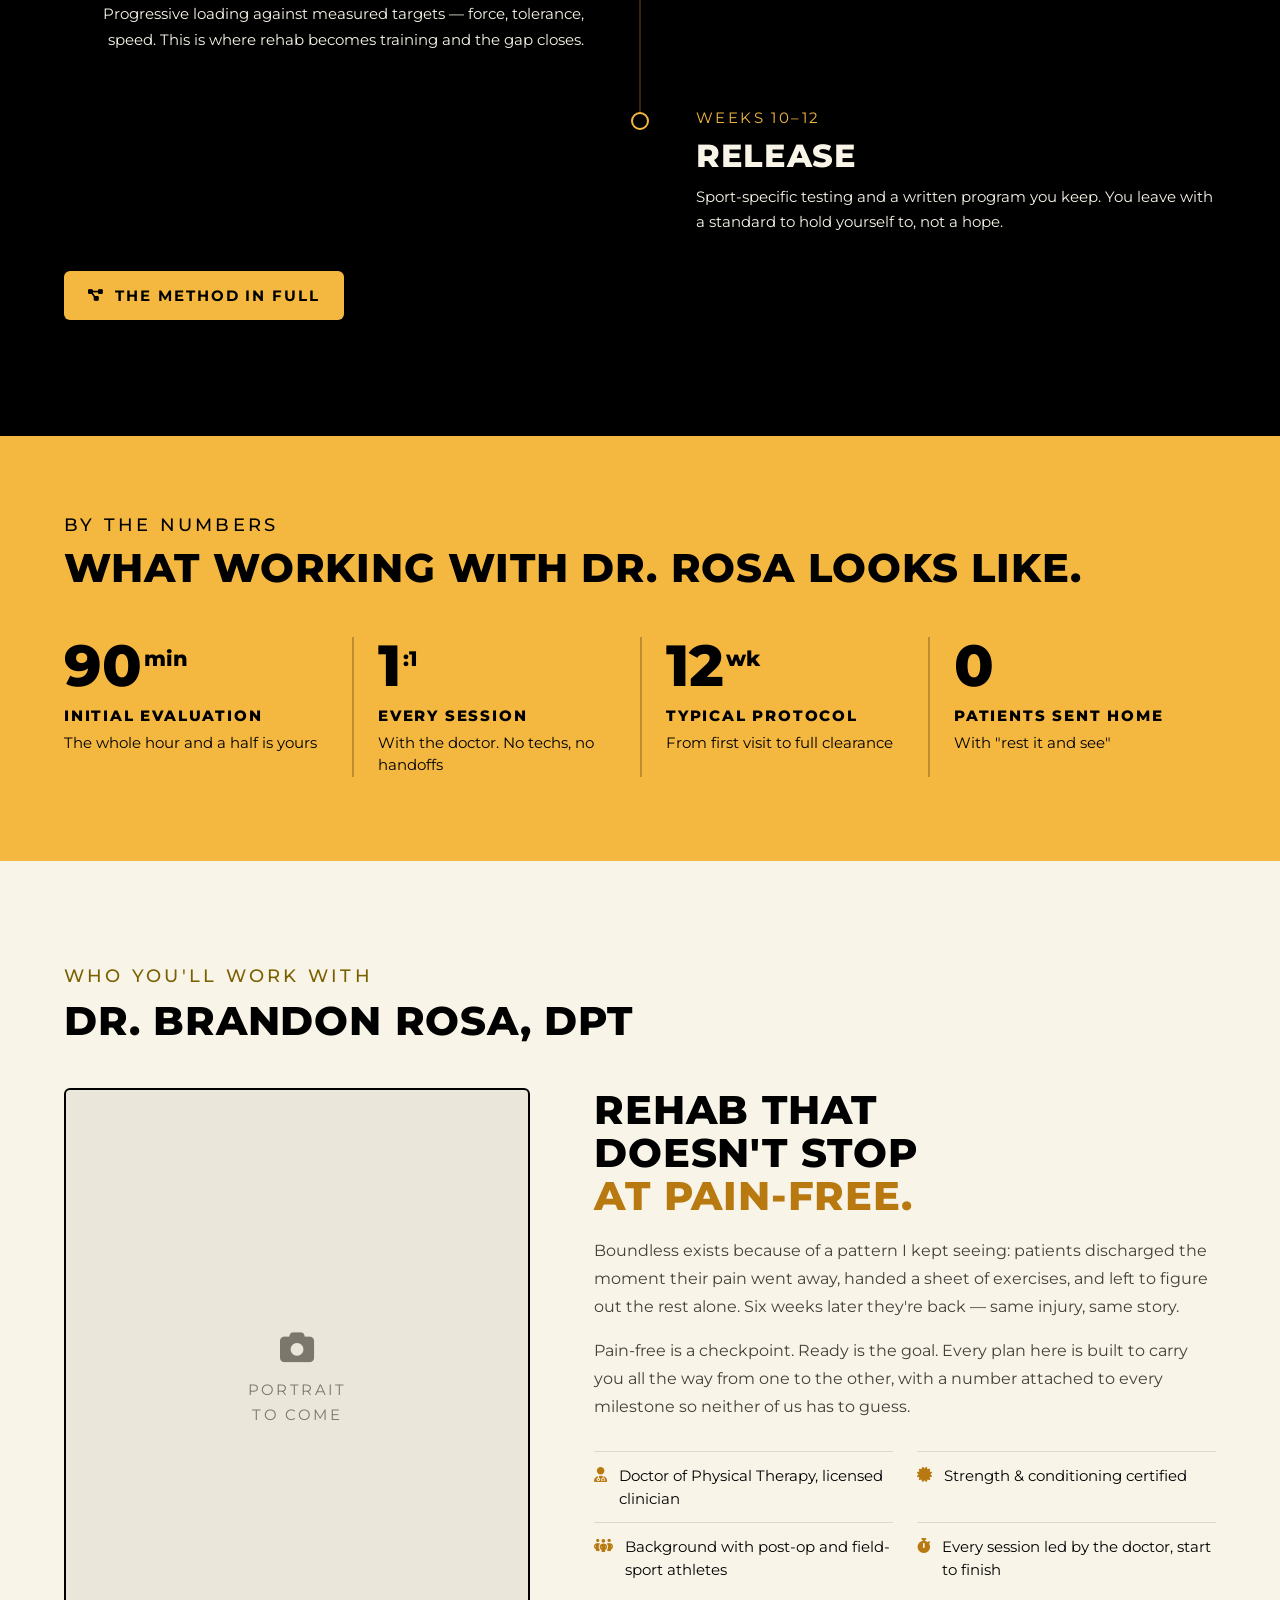
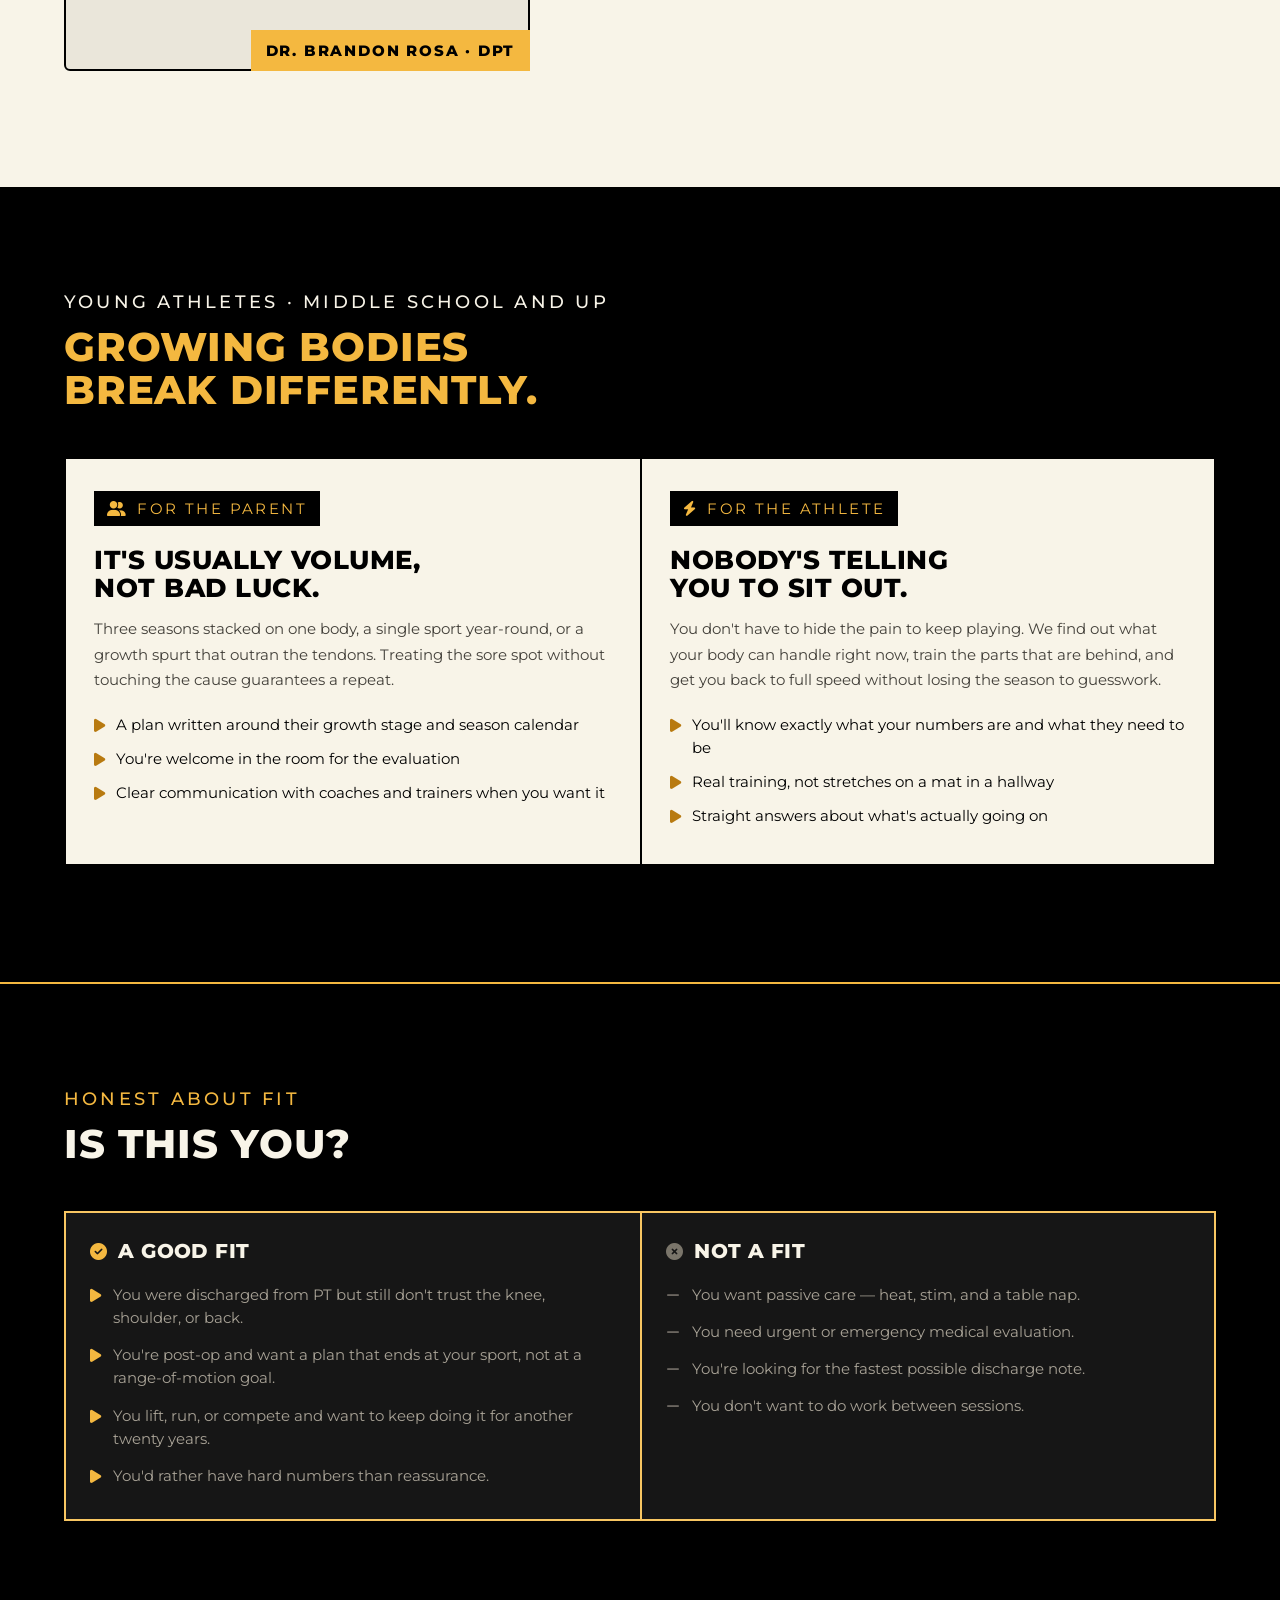
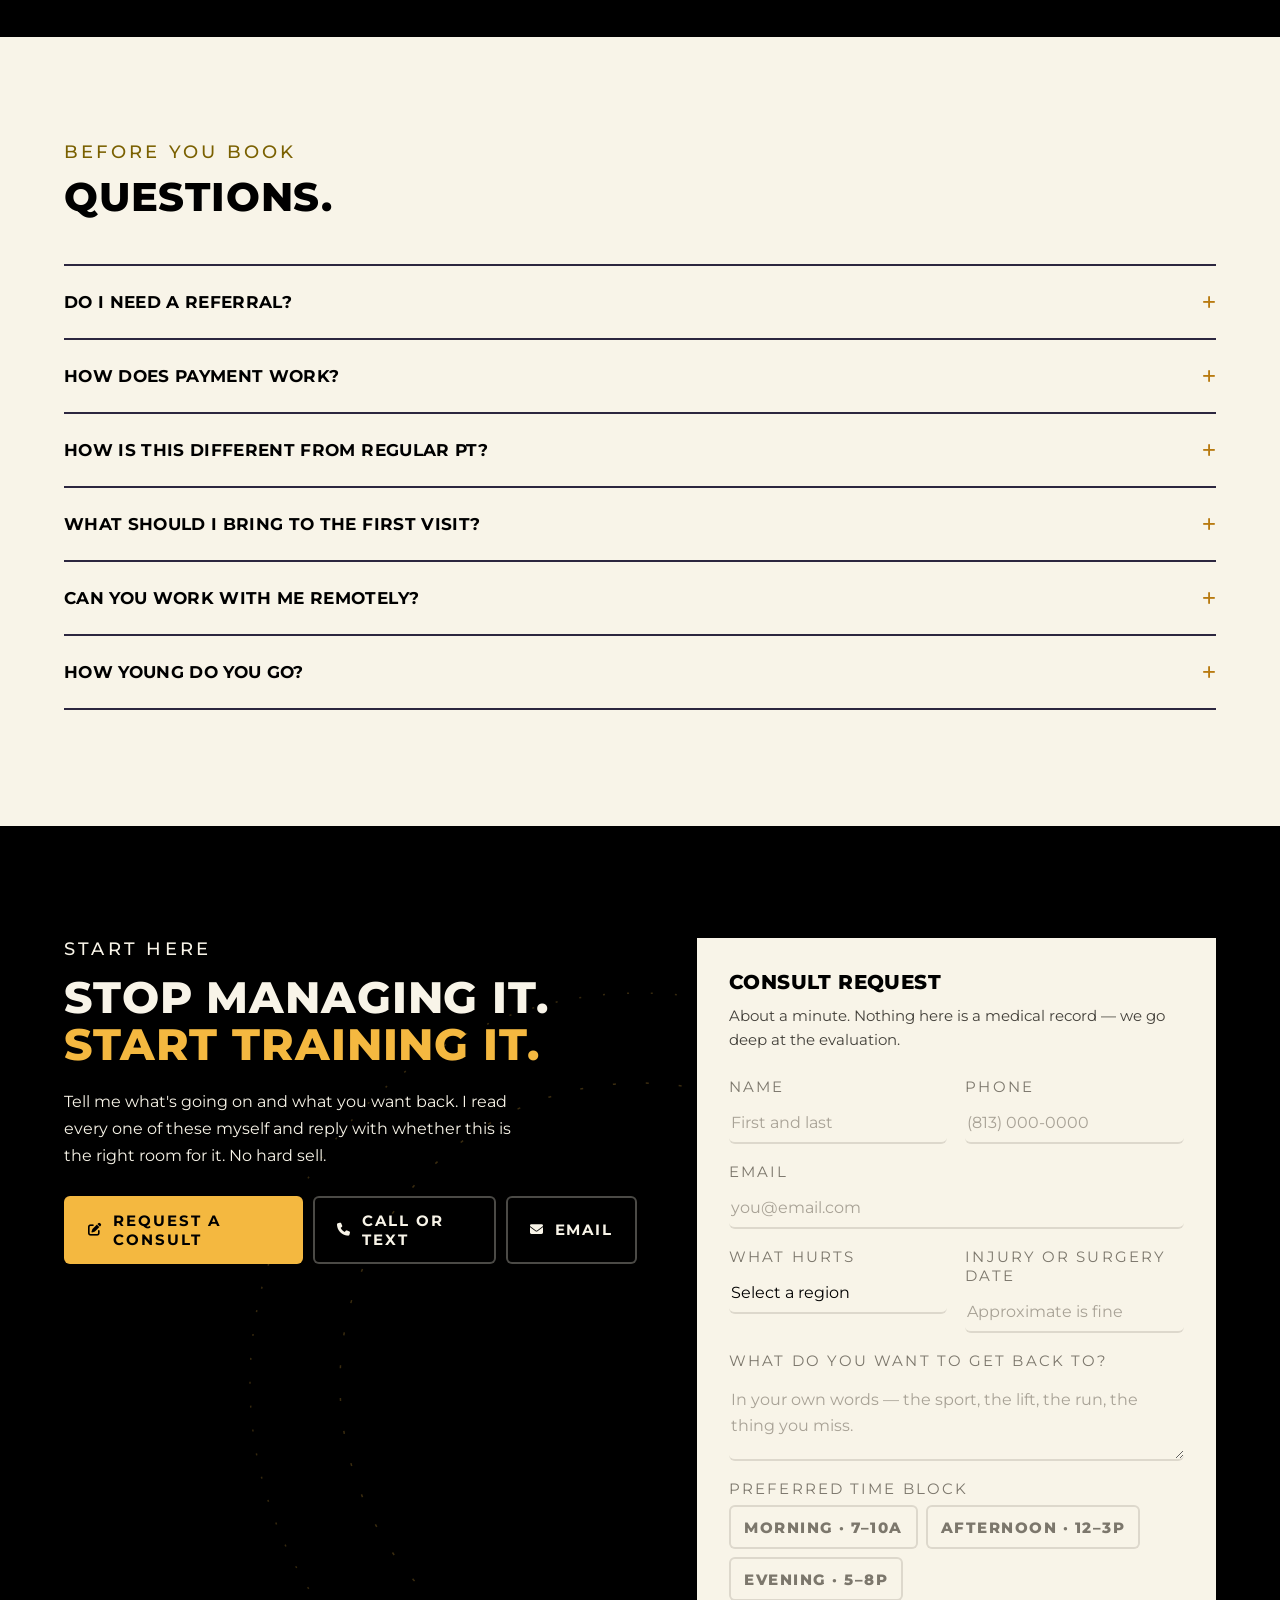
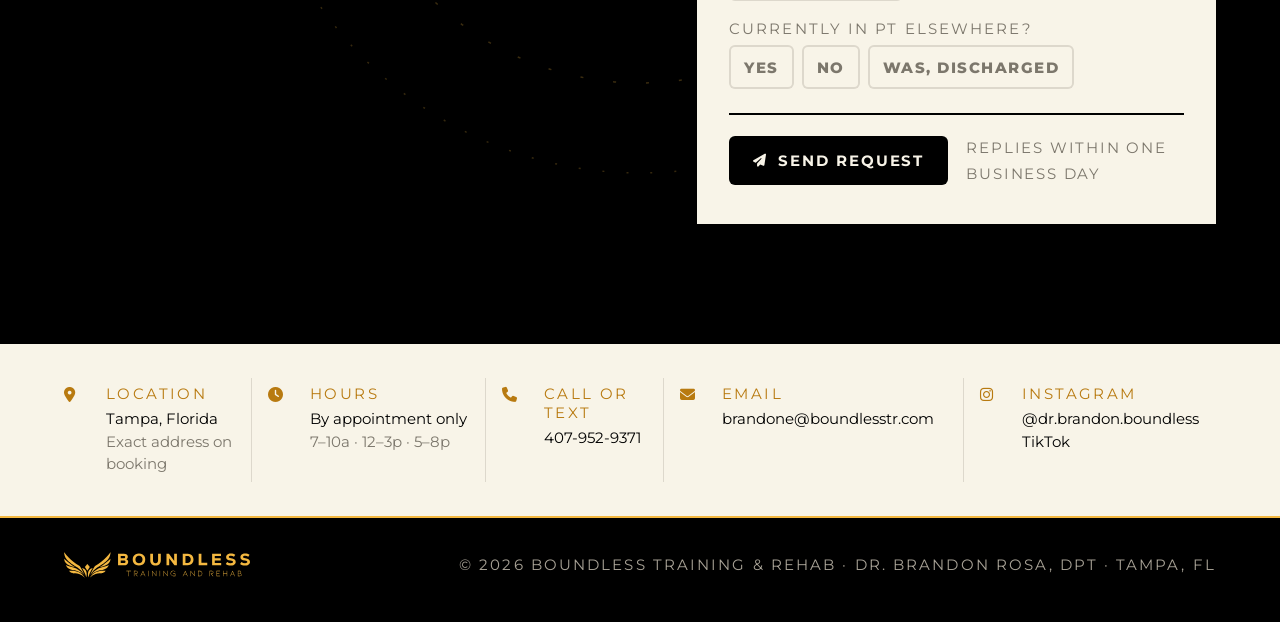
==== commit 254b9e41: "Design rounds 6 to 8: color system, scroll gauge, scroll reveal, mission rewrite, SVG logos Co-Autho" ====
--- a/index.html
+++ b/index.html
@@ -3,58 +3,59 @@
 <head>
 <meta charset="utf-8">
 <meta name="viewport" content="width=device-width,initial-scale=1">
-<title>Boundless Training &amp; Rehab — Doctor-led rehab and performance, Tampa</title>
-<meta name="description" content="Doctor-led rehabilitation and performance training in Tampa, FL. Dr. Brandon, DPT. Cleared isn't ready — we train the gap.">
+<title>Boundless Training &amp; Rehab | Doctor-led rehab and performance, Tampa</title>
+<meta name="description" content="Doctor-led rehabilitation and performance training in Tampa, FL. Dr. Brandon Rosa, DPT. Don't hold back doing what you love.">
 <link rel="preconnect" href="https://fonts.googleapis.com">
 <link rel="preconnect" href="https://fonts.gstatic.com" crossorigin>
-<link href="https://fonts.googleapis.com/css2?family=Archivo:wght@400;600;800;900&family=JetBrains+Mono:wght@400;500&family=Sora:wght@300;400;600&display=swap" rel="stylesheet">
+<link href="https://fonts.googleapis.com/css2?family=Montserrat:wght@300;400;500;600;700;800&display=swap" rel="stylesheet">
 <link rel="stylesheet" href="https://cdnjs.cloudflare.com/ajax/libs/font-awesome/6.5.2/css/all.min.css">
 <link rel="stylesheet" href="boundless.css">
 <style>
 /* ── hero ── */
 .hero{background:var(--night);color:var(--bone);overflow:hidden;display:flex;align-items:center;justify-content:center;padding:110px 0 84px;min-height:100svh}
-.hero .vig{position:absolute;inset:0;background:radial-gradient(ellipse 66% 60% at 50% 48%,rgba(252,189,0,.12),transparent 64%);pointer-events:none}
+.hero .vig{position:absolute;inset:0;background:radial-gradient(ellipse 66% 60% at 50% 48%,rgba(244,184,64,.12),transparent 64%);pointer-events:none}
 .stage{position:relative;z-index:6;display:flex;flex-direction:column;align-items:center;text-align:center;padding:0 var(--pad)}
-.mark{width:min(430px,82vw);opacity:0;animation:reveal 1.4s .2s cubic-bezier(.16,1,.3,1) forwards}
-@keyframes reveal{0%{opacity:0;transform:scale(.74)}55%{opacity:1}100%{opacity:1;transform:scale(1)}}
-.tag{margin-top:26px;font-family:'Archivo',sans-serif;font-weight:900;font-size:clamp(26px,8.4vw,50px);line-height:.98;letter-spacing:-.04em;text-transform:uppercase;opacity:0;animation:up .9s 1s forwards}
+.mark{width:min(450px,82vw);opacity:0;animation:reveal 1.4s .2s cubic-bezier(.16,1,.3,1) forwards}
+@keyframes reveal{0%{opacity:0;transform:scale(.74)}55%{opacity:1}100%{opacity:1;transform:none}}
+.tag{margin-top:26px;font-family:'Montserrat',sans-serif;font-weight:800;font-size:clamp(22px,6.4vw,42px);line-height:1.1;letter-spacing:.02em;text-transform:uppercase;opacity:0;animation:up .9s 1s forwards}
+.tag .h{color:var(--bone);-webkit-text-stroke:0}
 .sublede{margin:18px auto 0;max-width:540px;font-size:15px;line-height:1.7;color:var(--txtd);opacity:0;animation:up .9s 1.2s forwards}
 .hero-cta{margin-top:28px;display:flex;flex-direction:column;gap:10px;width:100%;max-width:320px;opacity:0;animation:up .9s 1.4s forwards}
 @keyframes up{from{opacity:0;transform:translateY(20px)}to{opacity:1;transform:none}}
 .kicker{position:absolute;top:82px;left:var(--pad);right:var(--pad);z-index:7;color:var(--gold);opacity:0;animation:up .8s .8s forwards}
-.kicker .dot{width:8px;height:8px;border-radius:50%;background:var(--fire);animation:beat 1.5s ease-in-out infinite;flex:none}
-@keyframes beat{0%,100%{box-shadow:0 0 0 0 var(--fireGlow)}50%{box-shadow:0 0 0 10px var(--fireGlow0)}}
+.kicker .dot{width:8px;height:8px;border-radius:50%;background:var(--gold);animation:beat 1.5s ease-in-out infinite;flex:none}
+@keyframes beat{0%,100%{box-shadow:0 0 0 0 var(--glow)}50%{box-shadow:0 0 0 10px var(--glow0)}}
 .hero-foot{display:none}
 
 /* ── the gap (light) ── */
 .gap{background:var(--snow);color:var(--ink);padding:66px 0 74px;overflow:hidden}
 .gap-in{position:relative;z-index:2}
-.gap h2{font-size:clamp(30px,9vw,80px);margin-top:14px;line-height:.92;color:var(--night)}
+.gap h2{font-size:clamp(26px,6.8vw,60px);margin-top:14px;line-height:1.1;color:var(--night)}
 .gap .g{color:var(--dawn)}
 .gap .eyebrow{color:var(--goldd)}
 .stages{margin-top:44px;display:flex;flex-direction:column;gap:0}
 .stg{position:relative;border-top:2px solid var(--lineL);padding:18px 0 22px}
-.stg .lb{font-family:'Archivo',sans-serif;font-weight:900;font-size:20px;text-transform:uppercase;letter-spacing:.02em;margin-top:0;color:var(--horizon)}
+.stg .lb{font-family:'Montserrat',sans-serif;font-weight:800;font-size:17px;text-transform:uppercase;letter-spacing:.02em;margin-top:0;color:var(--horizon)}
 .stg.in .lb{color:var(--dawn)}
-.stg .nt{font-size:14px;line-height:1.6;color:var(--txt);margin-top:6px;max-width:340px}
-.stg.in{border-top-color:var(--gold);background:linear-gradient(180deg,rgba(252,189,0,.16),rgba(252,189,0,0) 72%)}
-.stg .tag{position:absolute;top:18px;right:0;font-family:'JetBrains Mono',monospace;font-size:10px;letter-spacing:.18em;text-transform:uppercase;color:var(--goldd);display:flex;align-items:center;gap:7px;line-height:1}
-.stg.in .lb,.stg.in .nt{padding-right:104px}
+.stg .nt{font-size:15px;line-height:1.6;color:var(--txt);margin-top:6px;max-width:340px}
+.stg.in{border-top-color:var(--gold);background:linear-gradient(180deg,rgba(244,184,64,.16),rgba(244,184,64,0) 72%)}
+.stg .tag{margin:0!important;animation:none;opacity:1;position:absolute;top:-28px;left:0;right:auto;font-family:'Montserrat',sans-serif;font-size:15px;letter-spacing:.18em;text-transform:uppercase;color:var(--goldd);display:flex;align-items:center;gap:7px;line-height:1}
+.stg.in .lb,.stg.in .nt{padding-right:0}
 .gap-cap{margin-top:34px;border-left:2px solid var(--gold);padding:4px 0 4px 18px}
-.gap-cap .t{font-family:'Archivo',sans-serif;font-weight:900;font-size:20px;text-transform:uppercase;letter-spacing:-.02em;color:var(--dawn)}
-.gap-cap .s{font-size:14px;line-height:1.6;color:var(--txt);margin-top:7px;max-width:420px}
+.gap-cap .t{font-family:'Montserrat',sans-serif;font-weight:800;font-size:17px;text-transform:uppercase;letter-spacing:.02em;color:var(--dawn)}
+.gap-cap .s{font-size:15px;line-height:1.6;color:var(--txt);margin-top:7px;max-width:420px}
 
 /* ── services ── */
-.svc{padding:66px 0 74px;background:var(--horizon)}
+.svc{padding:66px 0 74px;background:var(--night)}
 .svc .eyebrow{color:var(--snow)}
-.svc h2{color:var(--dawn)}
+.svc h2{color:var(--gold)}
 .grid3 .cell{background:var(--snow);border-color:var(--horizon);transition:background .2s,border-color .2s,transform .2s}
 .grid3 .cell:hover{background:var(--mist);border-color:var(--gold);box-shadow:inset 0 0 0 2px var(--gold);transform:scale(1.02);position:relative;z-index:2}
 .grid3{display:grid;grid-template-columns:1fr;border-top:2px solid var(--horizon)}
 .cell{padding:30px 0 34px;border-bottom:2px solid var(--horizon);display:flex;flex-direction:column}
 .ic{width:48px;height:48px;display:flex;align-items:center;justify-content:center;background:var(--horizon);color:var(--gold);font-size:19px;flex:none}
-.cell h3{font-size:23px;margin:20px 0 10px;line-height:1;font-weight:700}
-.cell p{font-size:14.5px;line-height:1.65;color:var(--txt);flex:1}
+.cell h3{font-size:19px;margin:20px 0 10px;line-height:1;font-weight:700}
+.cell p{font-size:15px;line-height:1.65;color:var(--txt);flex:1}
 .cell.ask{background:var(--mist);color:var(--night);padding:30px 24px 34px}
 .cell.ask .ic{background:var(--horizon);color:var(--gold)}
 .cell.ask h3{color:var(--night)}
@@ -66,17 +67,17 @@
 .phases{display:grid;grid-template-columns:1fr;gap:0}
 .ph{padding:26px 0 30px;border-top:2px solid var(--gold)}
 .ph:first-child{border-top:none;padding-top:0}
-.ph .tm{font-family:'JetBrains Mono',monospace;font-size:11px;letter-spacing:.16em;text-transform:uppercase;color:var(--gold)}
-.ph h3{font-size:24px;margin:12px 0 10px}
-.ph p{font-size:14.5px;line-height:1.7;color:var(--snow)}
+.ph .tm{font-family:'Montserrat',sans-serif;font-size:15px;letter-spacing:.16em;text-transform:uppercase;color:var(--gold)}
+.ph h3{font-size:20px;margin:12px 0 10px}
+.ph p{font-size:15px;line-height:1.7;color:var(--snow)}
 .method .after{margin-top:36px}
 
 /* ── stats ── */
 .stats{background:var(--gold);color:var(--night);padding:52px 0 56px}
 .stats-g{display:grid;grid-template-columns:1fr 1fr;gap:30px 22px}
-.stat .v{font-family:'Archivo',sans-serif;font-weight:900;font-size:clamp(42px,13vw,72px);line-height:.88;letter-spacing:-.05em}
-.stat .v sup{font-size:.36em;vertical-align:super;margin-left:2px}
-.stat .k{margin-top:10px;font-size:13px;line-height:1.5;color:var(--night)}
+.stat .v{font-family:'Montserrat',sans-serif;font-weight:800;font-size:clamp(34px,10vw,58px);line-height:1;letter-spacing:0}
+.stat .v sup{font-size:max(15px,.36em);vertical-align:super;margin-left:2px}
+.stat .k{margin-top:10px;font-size:15px;line-height:1.5;color:var(--night)}
 
 /* ── doctor ── */
 .doc{padding:66px 0 74px;background:var(--snow)}
@@ -85,40 +86,40 @@
 .doc .g{color:var(--dawn)}
 .portrait{position:relative;border:2px solid var(--ink);aspect-ratio:4/5;background:var(--sand);display:flex;flex-direction:column;align-items:center;justify-content:center;gap:12px;color:var(--mut);text-align:center;padding:24px}
 .portrait i{font-size:34px}
-.portrait span{font-family:'JetBrains Mono',monospace;font-size:11px;letter-spacing:.16em;text-transform:uppercase;line-height:1.7}
-.portrait .badge{position:absolute;right:-2px;bottom:-2px;background:var(--gold);color:var(--ink);padding:11px 15px;font-family:'Archivo',sans-serif;font-weight:900;font-size:10.5px;letter-spacing:.12em;text-transform:uppercase}
+.portrait span{font-family:'Montserrat',sans-serif;font-size:15px;letter-spacing:.16em;text-transform:uppercase;line-height:1.7}
+.portrait .badge{position:absolute;right:-2px;bottom:-2px;background:var(--gold);color:var(--ink);padding:11px 15px;font-family:'Montserrat',sans-serif;font-weight:800;font-size:15px;letter-spacing:.12em;text-transform:uppercase}
 .doc .body{margin-top:34px}
-.doc .body h2{font-size:clamp(28px,8vw,52px);margin-bottom:20px}
+.doc .body h2{font-size:clamp(24px,6.4vw,40px);margin-bottom:20px}
 .doc .body p{font-size:16px;line-height:1.75;color:var(--txt)}
 .doc .body p+p{margin-top:16px}
 .creds{margin-top:30px;display:grid;gap:12px}
-.cred{display:flex;gap:12px;align-items:flex-start;font-size:14px;line-height:1.5;padding-top:13px;border-top:1px solid var(--chalk)}
-.cred i{color:var(--dawn);font-size:14px;margin-top:2px;flex:none}
+.cred{display:flex;gap:12px;align-items:flex-start;font-size:15px;line-height:1.5;padding-top:13px;border-top:1px solid var(--chalk)}
+.cred i{color:var(--dawn);font-size:15px;margin-top:2px;flex:none}
 
 /* ── youth ── */
-.youth{padding:66px 0 74px;background:var(--horizon)}
+.youth{padding:66px 0 74px;background:var(--night)}
 .youth .eyebrow{color:var(--snow)}
-.youth h2{color:var(--dawn)}
+.youth h2{color:var(--gold)}
 .y-g{display:grid;grid-template-columns:1fr;border-top:2px solid var(--night)}
 .yc{padding:30px 0 34px;border-bottom:2px solid var(--night);background:var(--snow)}
-.yc .who{display:inline-flex;align-items:center;gap:9px;background:var(--night);color:var(--gold);padding:8px 13px;font-family:'JetBrains Mono',monospace;font-size:14px;letter-spacing:.16em;text-transform:uppercase}
-.yc h3{font-size:clamp(23px,6.6vw,32px);margin:20px 0 14px;color:var(--night)}
+.yc .who{display:inline-flex;align-items:center;gap:9px;background:var(--night);color:var(--gold);padding:8px 13px;font-family:'Montserrat',sans-serif;font-size:15px;letter-spacing:.16em;text-transform:uppercase}
+.yc h3{font-size:clamp(20px,5.4vw,26px);margin:20px 0 14px;color:var(--night)}
 .yc p{font-size:15px;line-height:1.7;color:var(--txt)}
 .pts{margin:20px 0 0;padding:0;list-style:none;display:grid;gap:11px}
-.pts li{display:flex;gap:11px;font-size:14px;line-height:1.55}
-.pts i{color:var(--goldd);font-size:11px;margin-top:5px;flex:none}
+.pts li{display:flex;gap:11px;font-size:15px;line-height:1.55}
+.pts i{color:var(--goldd);font-size:15px;margin-top:5px;flex:none}
 
 /* ── fit ── */
 .yc .pts i{color:var(--dawn)}
 .fit{padding:66px 0 74px;background:var(--night);color:var(--bone)}
 .fit-g{display:grid;grid-template-columns:1fr;border-top:2px solid var(--mist)}
 .col{padding:28px 0 32px;border-bottom:1px solid var(--lineD2)}
-.col h3{font-size:23px;margin-bottom:20px;display:flex;align-items:center;gap:11px}
+.col h3{font-size:20px;margin-bottom:20px;display:flex;align-items:center;gap:11px}
 .col h3 i{font-size:17px}
-.col.yes h3 i{color:var(--gold)}.col.no h3 i{color:var(--fire)}
+.col.yes h3 i{color:var(--gold)}.col.no h3 i{color:var(--mutd)}
 .col ul{list-style:none;margin:0;padding:0;display:grid;gap:14px}
-.col li{display:flex;gap:12px;font-size:14.5px;line-height:1.55;color:var(--txtd)}
-.col li i{font-size:11px;margin-top:5px;flex:none}
+.col li{display:flex;gap:12px;font-size:15px;line-height:1.55;color:var(--txtd)}
+.col li i{font-size:15px;margin-top:5px;flex:none}
 .col.yes li i{color:var(--gold)}.col.no li i{color:#6B6660}
 
 /* ── faq (details) ── */
@@ -127,7 +128,7 @@
 .faq h2{color:var(--night)}
 .qa{border-top:2px solid var(--horizon)}
 .qa:last-of-type{border-bottom:2px solid var(--horizon)}
-.qa summary{list-style:none;cursor:pointer;display:flex;gap:16px;align-items:center;justify-content:space-between;padding:22px 0;font-family:'Archivo',sans-serif;font-weight:900;font-size:17px;text-transform:uppercase;letter-spacing:-.02em}
+.qa summary{list-style:none;cursor:pointer;display:flex;gap:16px;align-items:center;justify-content:space-between;padding:22px 0;font-family:'Montserrat',sans-serif;font-weight:700;font-size:15px;text-transform:uppercase;letter-spacing:.02em}
 .qa summary::-webkit-details-marker{display:none}
 .qa summary span{color:var(--night)}
 .qa summary i{color:var(--dawn);font-size:15px;transition:transform .3s;flex:none}
@@ -135,33 +136,33 @@
 .qa p{padding:0 0 24px;font-size:15px;line-height:1.75;color:var(--txt);max-width:760px}
 
 /* ── book + intake ── */
-.book{background:var(--horizon);color:var(--bone);padding:70px 0 78px;overflow:hidden}
+.book{background:var(--night);color:var(--bone);padding:70px 0 78px;overflow:hidden}
 .book .bfield{opacity:.4;width:min(900px,150vw)}
 .book-in{position:relative;z-index:2}
-.book h2{font-size:clamp(30px,9vw,70px);margin-top:14px;color:var(--mist)}
+.book h2{font-size:clamp(26px,7vw,52px);margin-top:14px;color:var(--bone)}
 .book .g{color:var(--gold)}
 .book .eyebrow{color:var(--snow)}
 .book .lede{margin-top:20px;font-size:16px;line-height:1.7;color:var(--snow);max-width:460px}
 .book .cta2{margin-top:26px;display:flex;flex-direction:column;gap:10px;max-width:320px}
 .form-card{background:var(--bone);color:var(--ink);padding:26px 22px 30px;margin-top:44px}
-.form-card h3{font-size:24px}
-.form-card .fnote{font-size:13.5px;line-height:1.65;color:var(--txt);margin:10px 0 24px}
+.form-card h3{font-size:20px}
+.form-card .fnote{font-size:15px;line-height:1.65;color:var(--txt);margin:10px 0 24px}
 .frow{display:grid;gap:0}
 .fld{display:flex;flex-direction:column;gap:7px;margin-bottom:18px}
-.fld label{font-family:'JetBrains Mono',monospace;font-size:11px;letter-spacing:.14em;text-transform:uppercase;color:var(--mut)}
-.fld input,.fld select,.fld textarea{font-family:'Sora',sans-serif;font-size:16px;color:var(--ink);background:transparent;border:none;border-bottom:2px solid var(--chalk);padding:10px 2px;outline:none;transition:border-color .25s;border-radius:0;-webkit-appearance:none;appearance:none}
+.fld label{font-family:'Montserrat',sans-serif;font-size:15px;letter-spacing:.14em;text-transform:uppercase;color:var(--mut)}
+.fld input,.fld select,.fld textarea{font-family:'Montserrat',sans-serif;font-size:16px;color:var(--ink);background:transparent;border:none;border-bottom:2px solid var(--chalk);padding:10px 2px;outline:none;transition:border-color .25s;border-radius:0;-webkit-appearance:none;appearance:none}
 .fld textarea{resize:vertical;min-height:84px;line-height:1.6}
 .fld input:focus,.fld select:focus,.fld textarea:focus{border-color:var(--gold)}
-.fld input:user-invalid{border-color:var(--fire)}
+.fld input:user-invalid{border-color:var(--night)}
 .fld input::placeholder,.fld textarea::placeholder{color:var(--txtd)}
 .pills{display:flex;gap:8px;flex-wrap:wrap}
 .pills input{position:absolute;width:1px;height:1px;opacity:0;pointer-events:none}
-.pills label{display:inline-flex;align-items:center;min-height:44px;padding:10px 15px;box-shadow:inset 0 0 0 2px var(--chalk);cursor:pointer;font-family:'Archivo',sans-serif;font-weight:900;font-size:10.5px;letter-spacing:.1em;text-transform:uppercase;color:var(--mut);transition:.22s}
+.pills label{display:inline-flex;align-items:center;min-height:44px;padding:10px 15px;box-shadow:inset 0 0 0 2px var(--chalk);cursor:pointer;font-family:'Montserrat',sans-serif;font-weight:800;font-size:15px;letter-spacing:.1em;text-transform:uppercase;color:var(--mut);transition:.22s}
 .pills input:focus-visible+label{box-shadow:inset 0 0 0 2px var(--ink)}
 .pills label:hover{box-shadow:inset 0 0 0 2px var(--ink);color:var(--ink)}
 .pills input:checked+label{background:var(--ink);color:var(--gold);box-shadow:inset 0 0 0 2px var(--ink)}
 .fsub{display:flex;flex-direction:column;gap:14px;margin-top:24px;padding-top:20px;border-top:2px solid var(--ink)}
-.fsub .fine{font-family:'JetBrains Mono',monospace;font-size:10.5px;letter-spacing:.12em;text-transform:uppercase;color:var(--mut);line-height:1.7}
+.fsub .fine{font-family:'Montserrat',sans-serif;font-size:15px;letter-spacing:.12em;text-transform:uppercase;color:var(--mut);line-height:1.7}
 
 @media(min-width:700px){
   .hero-cta{flex-direction:row;max-width:none;justify-content:center}
@@ -184,7 +185,7 @@
   .fit-g{grid-template-columns:1fr 1fr;border:2px solid var(--mist)}
   .col{padding:32px 28px 36px;border-bottom:none}
   .col+.col{border-left:2px solid var(--mist)}
-  .qa summary{font-size:21px;padding:26px 0}
+  .qa summary{font-size:17px;padding:26px 0}
   .frow{grid-template-columns:1fr 1fr;gap:0 18px}
   .form-card{padding:34px 32px 38px}
   .fsub{flex-direction:row;align-items:center;gap:18px}
@@ -195,7 +196,7 @@
   .hero{padding:130px 0 96px}
   .tag{margin-top:34px}
   .kicker{top:104px;display:flex;gap:12px;align-items:center}
-  .hero-foot{display:flex;position:absolute;bottom:28px;left:var(--pad);right:var(--pad);justify-content:space-between;align-items:flex-end;color:var(--mutd);z-index:7;font-family:'JetBrains Mono',monospace;font-size:11px;letter-spacing:.16em;text-transform:uppercase;opacity:0;animation:up .8s 1.6s forwards}
+  .hero-foot{display:flex;position:absolute;bottom:28px;left:var(--pad);right:var(--pad);justify-content:space-between;align-items:flex-end;color:var(--mutd);z-index:7;font-family:'Montserrat',sans-serif;font-size:15px;letter-spacing:.16em;text-transform:uppercase;opacity:0;animation:up .8s 1.6s forwards}
   .scrollcue{display:flex;gap:10px;align-items:center}
   .scrollcue i{display:block;width:1px;height:28px;background:var(--gold);animation:cue 1.9s ease-in-out infinite;transform-origin:top}
   @keyframes cue{0%,100%{transform:scaleY(.25);opacity:.3}50%{transform:scaleY(1);opacity:1}}
@@ -203,7 +204,7 @@
   .stages{margin-top:70px;flex-direction:row;gap:0}
   .stg{flex:1;padding:20px 22px 26px 0}
   .stg.in{padding-left:18px;padding-right:18px}
-  .stg .tag{top:20px;right:18px}
+  .stg .tag{margin:0!important;top:-34px;left:18px;right:auto}
   .stg.in .lb,.stg.in .nt{padding-right:0}
   .stg .nt{max-width:none}
   .zone span{top:-30px;right:auto;left:12px}
@@ -215,7 +216,7 @@
   .stg::before{left:0;top:-5px}
   .stg.hot::after{content:"";position:absolute;left:0;right:-24px;top:-1.5px;height:3px;background:var(--gold);opacity:.4}
   .gap-cap{margin-top:44px;max-width:520px}
-  .gap-cap .t{font-size:24px}
+  .gap-cap .t{font-size:20px}
   .svc,.method,.doc,.youth,.fit,.faq{padding:104px 0 116px}
   .book{padding:112px 0 120px}
   .stats{padding:78px 0 84px}
@@ -234,16 +235,154 @@
   .book-in{display:grid;grid-template-columns:1.05fr .95fr;gap:60px;align-items:start}
   .form-card{margin-top:0}
 }
+
+/* ── mission ── */
+.mis{padding:66px 0 74px;background:var(--night);color:var(--bone)}
+.mis .shead h2{color:var(--bone)}
+.mis-g{display:grid;gap:26px}
+.mis-lead{font-family:'Montserrat',sans-serif;font-weight:700;font-size:clamp(18px,4.6vw,26px);line-height:1.35;color:var(--gold2);max-width:22ch}
+.mis-body p{font-size:16px;line-height:1.8;color:var(--bone);max-width:62ch}
+.mis-body p+p{margin-top:18px}
+
+/* ── service menu ── */
+.mn{padding:66px 0 74px;background:var(--night);color:var(--bone)}
+.mn-bar{background:var(--gold);color:var(--night);font-family:'Montserrat',sans-serif;font-weight:800;font-size:15px;letter-spacing:.2em;text-transform:uppercase;text-align:center;padding:12px 16px;margin:68px 0 22px}
+.mn-bar:first-of-type{margin-top:0}
+.mn-two{display:grid;gap:18px}
+.mc{background:#161616;border:2px solid var(--gold2);padding:26px 22px 28px;display:flex;flex-direction:column}
+.mc-ic{width:46px;height:46px;display:flex;align-items:center;justify-content:center;border:2px solid var(--gold);color:var(--gold);font-size:19px;margin-bottom:18px;flex:none}
+.mc h3{font-size:20px;line-height:1.15;color:var(--bone)}
+.mc h3 .g{display:block;color:var(--gold)}
+.mc-meta{display:flex;align-items:baseline;gap:14px;margin:12px 0 14px;font-family:'Montserrat',sans-serif;font-weight:700;font-size:15px;letter-spacing:.08em;text-transform:uppercase;color:var(--gold2)}
+.mc-meta b{font-size:22px;letter-spacing:.02em;color:var(--bone);font-weight:800}
+.mc p{font-size:15px;line-height:1.7;color:var(--bone)}
+.mc-sub{font-family:'Montserrat',sans-serif;font-weight:700;font-size:15px!important;letter-spacing:.2em;text-transform:uppercase;color:var(--gold)!important;margin-top:20px}
+.mc-req{font-family:'Montserrat',sans-serif;font-weight:700;font-size:15px!important;letter-spacing:.16em;text-transform:uppercase;color:var(--gold2)!important;margin:10px 0 18px}
+.chips{list-style:none;margin:12px 0 0;padding:0;display:flex;flex-wrap:wrap;gap:8px}
+.chips li{border:1.5px solid var(--lineD);padding:7px 12px;font-size:15px;font-weight:600;color:var(--bone)}
+.tick{list-style:none;margin:12px 0 0;padding:0;display:grid;gap:10px}
+.tick li{display:flex;gap:10px;font-size:15px;line-height:1.45;font-weight:600;color:var(--bone)}
+.tick i{color:var(--gold);margin-top:2px;flex:none}
+.plans{display:grid;grid-template-columns:1fr 1fr;gap:12px}
+.plan{background:var(--night);border:2px solid var(--gold);padding:16px 14px}
+.pl-t{font-weight:700;font-size:15px;letter-spacing:.16em;text-transform:uppercase;color:var(--gold2)}
+.pl-h{font-family:'Montserrat',sans-serif;font-weight:800;font-size:20px;line-height:1.1;text-transform:uppercase;color:var(--bone);margin:6px 0 8px}
+.pl-n{font-size:15px;line-height:1.45;color:var(--bone)}
+.inc{list-style:none;margin:18px 0 0;padding:0;display:grid;gap:0}
+.inc li{display:flex;gap:14px;align-items:flex-start;font-size:15px;line-height:1.5;font-weight:600;color:var(--bone);padding:14px 0;border-top:1px solid var(--lineD2)}
+.inc li:first-child{border-top:none;padding-top:0}
+.inc i{color:var(--gold);font-size:17px;width:22px;text-align:center;margin-top:1px;flex:none}
+.plans+.inc li:first-child{border-top:1px solid var(--lineD2);padding-top:14px}
+.mn-cta{margin-top:34px;background:var(--gold);color:var(--night);padding:26px 22px;display:grid;gap:18px}
+.mn-cta .a{font-family:'Montserrat',sans-serif;font-weight:800;font-size:clamp(20px,5.4vw,28px);text-transform:uppercase;line-height:1.1}
+.mn-cta .b{margin-top:8px;font-size:15px;line-height:1.5;font-weight:600}
+.mn-cta-b{display:flex;flex-wrap:wrap;gap:10px}
+.mn-cta .btn.o{color:var(--night);box-shadow:inset 0 0 0 2px var(--night)}
+.mn-cta .btn.o:hover{background:var(--night);color:var(--gold)}
+.mn-cta .btn:hover{background:var(--night);color:var(--gold)}
+/* round 6 tweaks: titles beside icons, card colors, doctor headline, fit cards */
+.cell{display:grid;grid-template-columns:48px 1fr;column-gap:16px;align-content:start;align-items:center}
+.cell h3{margin:0}
+.cell p,.cell .btn{grid-column:1/-1}
+.cell p{margin-top:18px}
+.cell.ask .btn{margin-top:22px;justify-self:start}
+.mc{display:grid;grid-template-columns:46px 1fr;column-gap:16px;align-content:start;align-items:center}
+.mc-ic{margin-bottom:0}
+.mc h3{margin:0}
+.mc>*:not(.mc-ic):not(h3){grid-column:1/-1}
+.mc>.mc-meta{margin-top:18px}
+.doc h2 .h{color:var(--night);-webkit-text-stroke:0}
+.col{background:#161616;padding:28px 24px 32px}
+/* round 7: mission statement, method timeline, stats heading */
+.mis{position:relative;overflow:hidden;padding:84px 0 96px}
+.mis::before{content:"";position:absolute;right:-14%;top:50%;width:min(940px,130vw);aspect-ratio:504.89/345.38;transform:translateY(-50%);background:url(assets/boundless-tr_logo-wings.svg) center/contain no-repeat;opacity:.06;pointer-events:none}
+.mis .wrap{position:relative}
+.mis-h{font-size:clamp(38px,10.6vw,116px);line-height:.98;margin:18px 0 0;color:var(--bone);text-wrap:balance}
+.mis-h .g{color:var(--gold)}
+.mis-lead{margin:26px 0 0;max-width:32ch;font-family:'Montserrat',sans-serif;font-weight:700;font-size:clamp(20px,3.2vw,32px);line-height:1.3;color:var(--gold2)}
+.mis-kick{margin:64px 0 0;font-family:'Montserrat',sans-serif;font-weight:800;font-size:clamp(18px,2.2vw,24px);text-transform:uppercase;letter-spacing:.04em;color:var(--bone)}
+.mis-cells{display:grid;grid-template-columns:1fr 1fr;margin-top:22px;border-top:2px solid var(--gold)}
+.mis-c{padding:26px 18px 28px 0;border-bottom:1px solid var(--lineD2)}
+.mis-c i{display:block;color:var(--gold);font-size:28px}
+.mis-c b{display:block;margin-top:14px;font-family:'Montserrat',sans-serif;font-weight:800;font-size:clamp(18px,2.4vw,24px);text-transform:uppercase;letter-spacing:.02em;line-height:1.1;color:var(--bone)}
+.mis-c span{display:block;margin-top:10px;font-size:15px;line-height:1.55;color:var(--txtd)}
+.mis-team{margin-top:64px}
+.mis-team p{max-width:30ch;font-weight:600;font-size:clamp(22px,3.4vw,42px);line-height:1.25;color:var(--bone)}
+.mis-team .g{color:var(--gold)}
+.mis-close{margin-top:40px;background:var(--gold);color:var(--night);padding:26px 28px;border-radius:6px;font-family:'Montserrat',sans-serif;font-weight:800;font-size:clamp(18px,2.6vw,28px);text-transform:uppercase;letter-spacing:.02em;line-height:1.2}
+@media(min-width:1040px){
+  .mis{padding:128px 0 140px}
+  .mis-cells{grid-template-columns:repeat(4,1fr)}
+  .mis-c{border-bottom:none;padding:30px 24px 0 24px;border-left:1px solid var(--lineD2)}
+  .mis-c:first-child{border-left:none;padding-left:0}
+}
+.method .phases{display:block;position:relative;padding-left:40px}
+.method .phases::before{content:"";position:absolute;left:8px;top:11px;height:var(--rh,0px);width:2px;background:rgba(244,184,64,.22)}
+.method .phases::after{content:"";position:absolute;left:8px;top:11px;width:2px;height:calc(var(--rh,0px)*var(--p,0));background:var(--gold)}
+.method .ph{position:relative;border:0!important;padding:0 0 46px!important}
+.method .ph:last-child{padding-bottom:0!important}
+.method .ph::before{content:"";position:absolute;left:-40px;top:2px;width:18px;height:18px;box-sizing:border-box;border-radius:50%;background:var(--night);border:2px solid var(--gold);transition:background .4s,box-shadow .4s}
+.method .ph.on::before{background:var(--gold);box-shadow:0 0 0 6px rgba(244,184,64,.18)}
+.method .ph h3{font-size:clamp(22px,3vw,32px)}
+@media(min-width:1040px){
+  .method .phases{padding-left:0}
+  .method .phases::before,.method .phases::after{left:50%;margin-left:-1px;top:13px}
+  .method .ph{width:calc(50% - 56px);padding-bottom:56px!important}
+  .method .ph:last-child{padding-bottom:0!important}
+  .method .ph:nth-child(odd){margin-right:auto;text-align:right}
+  .method .ph:nth-child(even){margin-left:auto}
+  .method .ph::before{top:4px}
+  .method .ph:nth-child(odd)::before{left:auto;right:-65px}
+  .method .ph:nth-child(even)::before{left:-65px}
+}
+.stats-h{margin-bottom:34px}
+.stats .eyebrow{color:var(--night)}
+.stats-h h2{margin-top:10px;font-size:clamp(24px,4.4vw,40px);color:var(--night)}
+.stat .k b{display:block;margin-bottom:4px;font-size:15px;font-weight:800;letter-spacing:.12em;text-transform:uppercase}
+/* round 8 tweaks */
+.mis::before{right:-24%;width:min(1500px,190vw);opacity:.14}
+.mis-h{font-size:clamp(34px,7.4vw,86px);line-height:1;text-align:left;text-wrap:initial}.mis-h .ln{display:block}.mis-h .ln.c{text-align:center}
+.mis-lead{color:var(--bone);text-align:center;margin-top:clamp(40px,5vw,72px);margin-left:auto;margin-right:auto;font-weight:300;font-size:clamp(18px,2.4vw,26px);max-width:44ch}
+.mis-kick{font-weight:300;font-size:clamp(16px,1.7vw,20px);margin-top:clamp(40px,5vw,72px)}
+.mis-c{display:grid;grid-template-columns:auto 1fr;column-gap:14px;align-items:center;align-content:start}
+.mis-c i{font-size:26px;width:32px;text-align:center}
+.mis-c b{margin-top:0;font-weight:500;font-size:clamp(16px,1.6vw,20px)}
+.mis-c span{grid-column:2;font-weight:400}
+.mis-team p{font-weight:300;font-size:clamp(18px,2.4vw,26px);max-width:36ch}
+.mis-team .g{font-weight:500}
+.mis-close{text-align:center;font-size:clamp(16px,1.8vw,22px)}
+.cell.ask .btn.gold{background:var(--night);color:var(--gold)}
+.cell.ask .btn.gold:hover{background:var(--bone);color:var(--night)}
+.mc{border-color:rgba(248,198,98,.32);transition:border-color .35s,background-color .35s,box-shadow .35s}
+.mc:hover{border-color:var(--gold2);background:#000;box-shadow:inset 0 0 44px rgba(248,198,98,.42),inset 0 0 14px rgba(248,198,98,.3)}
+/* black sections stacked together get a gold rule between them */
+.svc,.mn,.method,.fit{border-top:2px solid var(--gold)}
+/* softened corners: 6px, not pills */
+.frow>*,.fld{min-width:0}
+.fld input,.fld select,.fld textarea{width:100%;min-width:0}
+.mc,.plan,.chips li,.mn-bar,.mn-cta,.portrait,.fld input,.fld select,.fld textarea,.pills label{border-radius:6px}
+.mc-ic{border-radius:6px}
+@media(min-width:700px){
+  .mn-two{grid-template-columns:1fr 1fr}
+  .mc{padding:30px 28px 34px}
+  .mis-g{grid-template-columns:.8fr 1fr;gap:56px;align-items:start}
+  .mn-cta{grid-template-columns:1fr auto;align-items:center;padding:30px 32px}
+}
+@media(min-width:1040px){
+  .mis,.mn{padding:104px 0 116px}
+  .ph:first-child{padding-top:26px;border-top:2px solid var(--gold)}
+  .book h2{font-size:clamp(28px,3.4vw,44px)}
+}
 </style>
 </head>
 <body>
-<div class="prog"></div>
 <input class="navchk" type="checkbox" id="navToggle" aria-label="Open menu">
 <header class="nav">
-  <a class="brand" href="#top"><img src="assets/logo-boundless.png" alt="Boundless Training &amp; Rehab"></a>
+  <a class="brand lock" href="#top" aria-label="Boundless Training &amp; Rehab"><img src="assets/boundless-tr_logo-horizontal.svg" alt="Boundless Training and Rehab"></a>
   <nav class="links">
     <a href="#gap">The Gap</a>
     <a href="#services">Services</a>
+    <a href="#menu">Menu</a>
     <a href="method.html">Method</a>
     <a href="#doctor">Dr. Brandon</a>
     <a href="#youth">Youth</a>
@@ -289,24 +428,23 @@
       <path class="ln march2" d="M -40 1020 Q 600 60 1240 1020" stroke-width="1.5" opacity=".45" style="animation-delay:1.6s"/>
       <path class="ln march2" d="M 60 1200 Q 600 240 1140 1200" stroke-width="1.5" opacity=".3" style="animation-delay:3.2s"/>
       <circle r="6" fill="var(--gold)"><animateMotion dur="14s" repeatCount="indefinite"><mpath href="#p1"/></animateMotion></circle>
-      <circle r="4.5" fill="#FF3B00"><animateMotion dur="9s" repeatCount="indefinite"><mpath href="#p2"/></animateMotion></circle>
+      <circle r="4.5" fill="#F8C662"><animateMotion dur="9s" repeatCount="indefinite"><mpath href="#p2"/></animateMotion></circle>
       <circle r="4" fill="var(--gold)" opacity=".8"><animateMotion dur="7s" repeatCount="indefinite"><mpath href="#p3"/></animateMotion></circle>
       <circle r="3" fill="var(--gold)" opacity=".55"><animateMotion dur="11s" begin="-4s" repeatCount="indefinite"><mpath href="#p2"/></animateMotion></circle>
     </svg>
   </div>
   <div class="kicker eyebrow"><span class="dot"></span><span>Now accepting new patients · Tampa, FL</span></div>
   <div class="stage">
-    <div class="mark"><img src="assets/logo-full.png" alt="Boundless Training and Rehab"></div>
-    <h1 class="tag"><span class="h">Bodies weren't</span> <span class="g">built to sit still.</span></h1>
-    <p class="sublede">Doctor-led rehabilitation and performance training for people who intend to get all the way back — not just out of pain.</p>
+    <div class="mark"><div class="lock big" role="img" aria-label="Boundless Training and Rehab"><img src="assets/boundless-tr_logo.svg" alt=""></div></div>
+    <h1 class="tag"><span class="h">Don't hold back</span> <span class="g">doing what you love.</span></h1>
+    <p class="sublede">Doctor-led rehabilitation and performance training for people who intend to get all the way back, not just out of pain.</p>
     <div class="hero-cta">
       <a class="btn gold" href="#intake"><i class="fa-solid fa-pen-to-square"></i>Request a consult</a>
       <a class="btn ol" href="method.html"><i class="fa-solid fa-diagram-project"></i>See the method</a>
     </div>
   </div>
   <div class="hero-foot">
-    <div class="scrollcue"><i></i><span>Scroll</span></div>
-    <div>Dr. Brandon · DPT &nbsp;·&nbsp; 1:1 by appointment</div>
+    <div>Dr. Brandon Rosa · DPT &nbsp;·&nbsp; 1:1 by appointment</div>
   </div>
 </section>
 
@@ -330,6 +468,24 @@
       <div class="t">The Boundless gap</div>
       <p class="s">Cleared by a doctor is not the same as ready for your sport. Closing that stretch is the entire practice.</p>
     </div>
+  </div>
+</section>
+
+<!-- ═══ MISSION ═══ -->
+<section class="mis dark" id="mission" data-screen-label="Mission">
+  <div class="wrap">
+    <p class="eyebrow">Our mission</p>
+    <h2 class="mis-h"><span class="ln">Train <span class="g">Harder</span></span><span class="ln">Recover <span class="g">Faster</span></span><span class="ln c g">Live Life More!</span></h2>
+    <p class="mis-lead">Boundless Training &amp; Rehab is more than just physical therapy! It’s a system that’s been built perfectly blending recovery, fitness, and rehab.</p>
+    <p class="mis-kick">Too many people are held back by the limitations of life.</p>
+    <div class="mis-cells">
+      <div class="mis-c"><i class="fa-solid fa-bandage"></i><b>Injuries</b></div>
+      <div class="mis-c"><i class="fa-solid fa-hourglass-half"></i><b>Time</b></div>
+      <div class="mis-c"><i class="fa-solid fa-calendar-xmark"></i><b>Scheduling</b></div>
+      <div class="mis-c"><i class="fa-solid fa-shuffle"></i><b>Information overload</b><span>An overwhelming amount of it out there, leading to confusion and conflict.</span></div>
+    </div>
+    <div class="mis-team"><p>Most athletes have a whole team dedicated to helping them move better, feel better, and perform their best. <span class="g">Normal people don't.</span></p></div>
+    <div class="mis-close">That's where Boundless Training &amp; Rehab fills the gap.</div>
   </div>
 </section>
 
@@ -351,6 +507,66 @@
   </div>
 </section>
 
+<!-- ═══ SERVICE MENU ═══ -->
+<section class="mn dark" id="menu" data-screen-label="Service Menu">
+  <div class="wrap">
+    <div class="shead"><p class="eyebrow">Service menu</p><h2>Don't hold back<br><span class="g">doing what you love.</span></h2></div>
+
+    <div class="mn-bar">One-off services</div>
+    <div class="mn-two">
+      <article class="mc">
+        <div class="mc-ic"><i class="fa-solid fa-hands"></i></div>
+        <h3>Boundless <span class="g">Revival Session</span></h3>
+        <p class="mc-meta"><span>60 min</span><b>$90</b></p>
+        <p>A full hour of customizable recovery treatments performed by a doctor of physical therapy. Revive your body and get back to feeling 100%.</p>
+        <p class="mc-sub">May include</p>
+        <ul class="chips"><li>Cupping</li><li>Graston (scraping)</li><li>Myofascial release</li><li>Therapeutic massage</li><li>Joint mobilization</li><li>And more</li></ul>
+      </article>
+      <article class="mc">
+        <div class="mc-ic"><i class="fa-solid fa-clipboard-check"></i></div>
+        <h3>Boundless <span class="g">Evaluation</span></h3>
+        <p class="mc-meta"><span>60 to 90 min</span><b>$90</b></p>
+        <p>Expert level injury, fitness and mobility evaluation to give you a detailed understanding of any current injuries or risk of future injury.</p>
+        <p class="mc-sub">What we look at</p>
+        <ul class="tick"><li><i class="fa-solid fa-circle-check"></i>Current injuries</li><li><i class="fa-solid fa-circle-check"></i>Risk factors</li><li><i class="fa-solid fa-circle-check"></i>Strength &amp; weakness</li><li><i class="fa-solid fa-circle-check"></i>Imbalances &amp; mobility restrictions</li><li><i class="fa-solid fa-circle-check"></i>Movement compensation</li><li><i class="fa-solid fa-circle-check"></i>Overall fitness</li></ul>
+      </article>
+    </div>
+
+    <div class="mn-bar">Training &amp; rehab packages</div>
+    <div class="mn-two">
+      <article class="mc">
+        <div class="mc-ic"><i class="fa-solid fa-user-doctor"></i></div>
+        <h3>In person <span class="g">packages</span></h3>
+        <p class="mc-req">Must have prior Boundless Evaluation</p>
+        <div class="plans">
+          <div class="plan"><div class="pl-t">1 month</div><div class="pl-h">1x weekly</div><div class="pl-n">4 x 1 hour treatment sessions</div></div>
+          <div class="plan"><div class="pl-t">1 month</div><div class="pl-h">2x weekly</div><div class="pl-n">8 x 1 hour treatment sessions</div></div>
+        </div>
+        <ul class="inc"><li><i class="fa-solid fa-laptop-medical"></i>1 month on call digital support &amp; fitness program</li></ul>
+      </article>
+      <article class="mc">
+        <div class="mc-ic"><i class="fa-solid fa-mobile-screen-button"></i></div>
+        <h3>Hybrid <span class="g">packages</span></h3>
+        <p class="mc-req">Must have prior Boundless Evaluation</p>
+        <ul class="inc">
+          <li><i class="fa-solid fa-file-pen"></i>1.5 hour in-person re-evaluation (monthly)</li>
+          <li><i class="fa-solid fa-laptop-medical"></i>1 month on call digital support &amp; fitness program</li>
+          <li><i class="fa-solid fa-graduation-cap"></i>Wellness education &amp; 2x weekly check-ins</li>
+        </ul>
+      </article>
+    </div>
+
+    <div class="mn-cta">
+      <div class="mn-cta-t"><div class="a">Need an appointment?</div><div class="b">Call, text, or send a consult request. Dr. Brandon Rosa, DPT</div></div>
+      <div class="mn-cta-b">
+        <a class="btn" href="tel:+14079529371"><i class="fa-solid fa-phone"></i>407-952-9371</a>
+        <a class="btn o" href="sms:+14079529371"><i class="fa-solid fa-comment-sms"></i>Text</a>
+        <a class="btn o" href="#intake"><i class="fa-solid fa-pen-to-square"></i>Request a consult</a>
+      </div>
+    </div>
+  </div>
+</section>
+
 <!-- ═══ METHOD ═══ -->
 <section class="method dark" data-screen-label="Method">
   <div class="wrap">
@@ -368,11 +584,12 @@
 <!-- ═══ STATS ═══ -->
 <section class="stats" data-screen-label="Numbers">
   <div class="wrap">
+    <div class="shead stats-h"><p class="eyebrow">By the numbers</p><h2>What working with Dr. Rosa looks like.</h2></div>
     <div class="stats-g">
-      <div class="stat"><div class="v">90<sup>min</sup></div><div class="k">Initial evaluation — the whole hour and a half is yours</div></div>
-      <div class="stat"><div class="v">1<sup>:1</sup></div><div class="k">Every session with the doctor. No techs, no handoffs</div></div>
-      <div class="stat"><div class="v">12<sup>wk</sup></div><div class="k">Typical protocol from first visit to full clearance</div></div>
-      <div class="stat"><div class="v">0</div><div class="k">Patients sent home with "rest it and see"</div></div>
+      <div class="stat"><div class="v">90<sup>min</sup></div><div class="k"><b>Initial evaluation</b>The whole hour and a half is yours</div></div>
+      <div class="stat"><div class="v">1<sup>:1</sup></div><div class="k"><b>Every session</b>With the doctor. No techs, no handoffs</div></div>
+      <div class="stat"><div class="v">12<sup>wk</sup></div><div class="k"><b>Typical protocol</b>From first visit to full clearance</div></div>
+      <div class="stat"><div class="v">0</div><div class="k"><b>Patients sent home</b>With "rest it and see"</div></div>
     </div>
   </div>
 </section>
@@ -380,12 +597,12 @@
 <!-- ═══ DOCTOR ═══ -->
 <section class="doc" id="doctor" data-screen-label="Dr. Brandon">
   <div class="wrap">
-    <div class="shead"><p class="eyebrow">Who you'll work with</p><h2>Dr. Brandon, DPT</h2></div>
+    <div class="shead"><p class="eyebrow">Who you'll work with</p><h2>Dr. Brandon Rosa, DPT</h2></div>
     <div class="doc-g">
       <div class="portrait">
         <i class="fa-solid fa-camera"></i>
         <span>Portrait<br>to come</span>
-        <div class="badge">Dr. Brandon · DPT</div>
+        <div class="badge">Dr. Brandon Rosa · DPT</div>
       </div>
       <div class="body">
         <h2>Rehab that<br><span class="h">doesn't stop</span><br><span class="g">at pain-free.</span></h2>
@@ -463,7 +680,7 @@
   <div class="wrap">
     <div class="shead"><p class="eyebrow">Before you book</p><h2>Questions.</h2></div>
     <details class="qa"><summary><span>Do I need a referral?</span><i class="fa-solid fa-plus"></i></summary><p>In most cases no — you can be evaluated directly. If your situation needs a physician's input, we'll tell you at the evaluation and coordinate rather than string you along.</p></details>
-    <details class="qa"><summary><span>How does payment work?</span><i class="fa-solid fa-plus"></i></summary><p>We'll walk you through the options at the consult, including documentation you can submit for out-of-network reimbursement or HSA/FSA use. You'll know the exact cost of your plan before you commit to it.</p></details>
+    <details class="qa"><summary><span>How does payment work?</span><i class="fa-solid fa-plus"></i></summary><p>Prices are on the service menu above. The Revival Session and the Boundless Evaluation are $90 each. Packages need a Boundless Evaluation first, and we'll walk you through the options at the consult, including documentation you can submit for out-of-network reimbursement or HSA/FSA use. You'll know the exact cost of your plan before you commit to it.</p></details>
     <details class="qa"><summary><span>How is this different from regular PT?</span><i class="fa-solid fa-plus"></i></summary><p>Two things: you work with the doctor every session, and the plan doesn't end when the pain does. Most clinics discharge at pain-free. We keep going until you've tested ready for the thing you actually want to do.</p></details>
     <details class="qa"><summary><span>What should I bring to the first visit?</span><i class="fa-solid fa-plus"></i></summary><p>Training clothes you can move and sweat in, any imaging or surgical notes you have, and a clear idea of the activity you want to get back to. That goal shapes the whole plan.</p></details>
     <details class="qa"><summary><span>Can you work with me remotely?</span><i class="fa-solid fa-plus"></i></summary><p>Yes — remote programming and video check-ins are available once we've done an in-person evaluation, or on their own for straightforward strength and load management work.</p></details>
@@ -485,10 +702,11 @@
     <div>
       <p class="eyebrow">Start here</p>
       <h2>Stop managing it.<br><span class="g">Start training it.</span></h2>
-      <p class="lede">Tell me what's going on and what you want back. I read every one of these myself and reply with whether this is the right room for it — no packages pitched at you.</p>
+      <p class="lede">Tell me what's going on and what you want back. I read every one of these myself and reply with whether this is the right room for it. No hard sell.</p>
       <div class="cta2">
         <a class="btn gold" href="#intake"><i class="fa-solid fa-pen-to-square"></i>Request a consult</a>
-        <a class="btn ol" href="mailto:brandone@boundlesstr.com"><i class="fa-solid fa-envelope"></i>Email instead</a>
+        <a class="btn ol" href="tel:+14079529371"><i class="fa-solid fa-phone"></i>Call or text</a>
+        <a class="btn ol" href="mailto:brandone@boundlesstr.com"><i class="fa-solid fa-envelope"></i>Email</a>
       </div>
     </div>
     <div class="form-card" id="intake">
@@ -529,21 +747,126 @@
     <div class="strip-g">
       <div class="inf"><i class="fa-solid fa-location-dot"></i><div><div class="l">Location</div><div class="v">Tampa, Florida<br><span style="color:var(--mut)">Exact address on booking</span></div></div></div>
       <div class="inf"><i class="fa-solid fa-clock"></i><div><div class="l">Hours</div><div class="v">By appointment only<br><span style="color:var(--mut)">7–10a · 12–3p · 5–8p</span></div></div></div>
+      <div class="inf"><i class="fa-solid fa-phone"></i><div><div class="l">Call or text</div><div class="v"><a href="tel:+14079529371">407-952-9371</a></div></div></div>
       <div class="inf"><i class="fa-solid fa-envelope"></i><div><div class="l">Email</div><div class="v"><a href="mailto:brandone@boundlesstr.com">brandone@boundlesstr.com</a></div></div></div>
-      <div class="inf"><i class="fa-brands fa-instagram"></i><div><div class="l">Instagram</div><div class="v"><a href="https://instagram.com/dr.brandon.boundless" target="_blank" rel="noopener">@dr.brandon.boundless</a></div></div></div>
+      <div class="inf"><i class="fa-brands fa-instagram"></i><div><div class="l">Instagram</div><div class="v"><a href="https://instagram.com/dr.brandon.boundless" target="_blank" rel="noopener">@dr.brandon.boundless</a><br><a href="#" aria-label="TikTok">TikTok</a></div></div></div>
     </div>
   </div>
 </section>
 
 <footer class="foot">
   <div class="wrap foot-in">
-    <img src="assets/logo-boundless.png" alt="Boundless Training &amp; Rehab">
-    <span>© 2026 Boundless Training &amp; Rehab · Dr. Brandon, DPT · Tampa, FL</span>
-    <div class="social">
-      <a href="https://instagram.com/dr.brandon.boundless" target="_blank" rel="noopener" aria-label="Instagram"><i class="fa-brands fa-instagram"></i></a>
-      <a href="mailto:brandone@boundlesstr.com" aria-label="Email"><i class="fa-solid fa-envelope"></i></a>
-    </div>
+    <span class="lock" aria-label="Boundless Training &amp; Rehab"><img src="assets/boundless-tr_logo-horizontal.svg" alt="Boundless Training and Rehab"></span>
+    <span>© 2026 Boundless Training &amp; Rehab · Dr. Brandon Rosa, DPT · Tampa, FL</span>
   </div>
 </footer>
+<div class="gauge" aria-hidden="true">
+  <span class="gv d" data-laps="1"><svg viewBox="0 0 120 32" focusable="false"><path class="gb" d="M0 16H16L20 16L23 6L28 27L32 11L35 16H52L55 16L58 4L65 29L69 9L72 16H90L93 16L96 7L101 24L104 16H120"/><path class="gl" pathLength="1" stroke-dasharray="1" stroke-dashoffset="1" d="M0 16H16L20 16L23 6L28 27L32 11L35 16H52L55 16L58 4L65 29L69 9L72 16H90L93 16L96 7L101 24L104 16H120"/><circle class="gd" cx="0" cy="16" r="3"/><circle class="gd pulse" cx="0" cy="16" r="3"/></svg></span><span class="gv t" data-laps="2"><svg viewBox="0 0 80 32" focusable="false"><path class="gb" d="M0 16H8L11 16L14 5L19 28L23 10L26 16H40L43 16L46 5L51 28L55 10L58 16H80"/><path class="gl" pathLength="1" stroke-dasharray="1" stroke-dashoffset="1" d="M0 16H8L11 16L14 5L19 28L23 10L26 16H40L43 16L46 5L51 28L55 10L58 16H80"/><circle class="gd" cx="0" cy="16" r="3"/><circle class="gd pulse" cx="0" cy="16" r="3"/></svg></span><span class="gv p" data-laps="3"><svg viewBox="0 0 44 32" focusable="false"><path class="gb" d="M0 16H10L13 16L16 5L21 28L25 10L28 16H44"/><path class="gl" pathLength="1" stroke-dasharray="1" stroke-dashoffset="1" d="M0 16H10L13 16L16 5L21 28L25 10L28 16H44"/><circle class="gd" cx="0" cy="16" r="3"/><circle class="gd pulse" cx="0" cy="16" r="3"/></svg></span>
+  <div class="gr"><span class="gn">0</span><small>%</small></div>
+  <div class="pips"><i class="pip"></i><i class="pip"></i><i class="pip"></i></div>
+</div>
+<script>
+(function(){
+  var items=[].slice.call(document.querySelectorAll('.gauge .gv')).map(function(el){
+    var gl=el.querySelector('.gl'),d=el.querySelectorAll('.gd');
+    return {gl:gl,d:d,laps:+el.getAttribute('data-laps')||1,len:gl.getTotalLength()};
+  });
+  var nums=document.querySelectorAll('.gauge .gn'),pips=document.querySelectorAll('.gauge .pip'),tick=false;
+  if(!items.length)return;
+  function upd(){
+    tick=false;
+    var max=document.documentElement.scrollHeight-window.innerHeight;
+    var p=max>0?Math.min(1,Math.max(0,window.scrollY/max)):0;
+    var lap=0;
+    items.forEach(function(it){
+      var q=p,l=0;
+      if(it.laps>1){l=p>=1?it.laps:Math.floor(p*it.laps);q=p>=1?1:(p*it.laps)%1;lap=l;}
+      it.gl.style.strokeDashoffset=String(1-q);
+      var pt=it.gl.getPointAtLength(it.len*q);
+      for(var i=0;i<it.d.length;i++){it.d[i].setAttribute('cx',pt.x);it.d[i].setAttribute('cy',pt.y);}
+    });
+    for(var i=0;i<pips.length;i++){pips[i].classList.toggle('on',i<lap);}
+    for(var j=0;j<nums.length;j++){nums[j].textContent=Math.round(p*100);}
+  }
+  window.addEventListener('scroll',function(){if(!tick){tick=true;requestAnimationFrame(upd);}},{passive:true});
+  window.addEventListener('resize',upd);
+  upd();
+})();
+</script>
+<script>
+(function(){
+  if(!window.matchMedia||window.matchMedia('(prefers-reduced-motion: reduce)').matches)return;
+  var skip=/(^|\s)(shead|mn-cta|plans|form-card|gauge)(\s|$)/;
+  var secs=document.querySelectorAll('section:not(.hero):not(.mast), footer.foot');
+  var units=[];
+  [].forEach.call(secs,function(sec){
+    var box=sec.querySelector(':scope > .wrap')||sec,list=[];
+    [].forEach.call(box.children,function(ch){
+      if(ch.tagName==='SCRIPT'||ch.tagName==='STYLE'||ch.tagName==='INPUT')return;
+      var cs=getComputedStyle(ch);
+      if((cs.display==='grid'||ch.classList.contains('weeks')||ch.classList.contains('phases'))&&ch.children.length>1&&!skip.test(ch.className)){
+        [].forEach.call(ch.children,function(g){list.push(g);});
+      }else list.push(ch);
+    });
+    list.forEach(function(el,i){
+      el._rvi=i;units.push(el);
+    });
+  });
+  function side(el){var r=el.getBoundingClientRect();return (r.left+r.width/2)>window.innerWidth/2+1;}
+  var dirs=units.map(side);
+  units.forEach(function(el,k){
+    el.classList.add('rv');
+    if(dirs[k])el.classList.add('r');
+    el.style.setProperty('--rvd',(Math.min(el._rvi,3)*0.07)+'s');
+  });
+  var rt;
+  window.addEventListener('resize',function(){
+    clearTimeout(rt);rt=setTimeout(function(){
+      units.forEach(function(el){
+        if(!el.classList.contains('rv')||el.classList.contains('in'))return;
+        var r=el.getBoundingClientRect(),m=new DOMMatrixReadOnly(getComputedStyle(el).transform),cx=r.left+r.width/2-m.m41;
+        el.classList.toggle('r',cx>window.innerWidth/2+1);
+      });
+    },150);
+  });
+  document.documentElement.classList.add('rv-on');
+  var pend=units.slice(),tick=false;
+  function reveal(el){
+    el.classList.add('in');
+    setTimeout(function(){el.classList.remove('rv','r','in');el.style.removeProperty('--rvd');},1500);
+  }
+  function check(){
+    tick=false;
+    var line=window.innerHeight*0.92;
+    var atEnd=window.scrollY+window.innerHeight>=document.documentElement.scrollHeight-4;
+    pend=pend.filter(function(el){
+      if(atEnd||el.getBoundingClientRect().top<line){reveal(el);return false;}
+      return true;
+    });
+    if(!pend.length){window.removeEventListener('scroll',onScroll);}
+  }
+  function onScroll(){if(!tick){tick=true;requestAnimationFrame(check);}}
+  window.addEventListener('scroll',onScroll,{passive:true});
+  window.addEventListener('resize',onScroll);
+  requestAnimationFrame(check);
+})();
+</script>
+<script>
+(function(){
+  var ph=document.querySelector('.method .phases');
+  if(!ph)return;
+  var tick=false;
+  function upd(){
+    tick=false;
+    var y=window.innerHeight*0.6,r=ph.getBoundingClientRect();
+    var first=ph.firstElementChild,last=ph.lastElementChild,rh=Math.max(1,last.offsetTop-first.offsetTop);
+    ph.style.setProperty('--rh',rh+'px');
+    ph.style.setProperty('--p',Math.max(0,Math.min(1,(y-(r.top+first.offsetTop+12))/rh)));
+    [].forEach.call(ph.children,function(c){c.classList.toggle('on',c.getBoundingClientRect().top+10<y);});
+  }
+  function on(){if(!tick){tick=true;requestAnimationFrame(upd);}}
+  window.addEventListener('scroll',on,{passive:true});window.addEventListener('resize',on);upd();
+})();
+</script>
 </body>
 </html>
--- a/boundless.css
+++ b/boundless.css
@@ -3,15 +3,15 @@
 html{scroll-behavior:smooth}
 html,body{margin:0;padding:0;-webkit-font-smoothing:antialiased}
 /* assigned palette names */
-:root{--night:#0b1020;--horizon:#253352;--dawn:#e8a33d;--gold:#fcbd00;--mist:#a9b8ce;--snow:#f2f5f8}
-:root{--bone:#F4F1EA;--sand:#EAE6DA;--ink:#0D0D0C;--deep:#0D0D0C;--fire:#FF3B00;--chalk:#DDD8CC;--txt:#43403A;--mut:#7C776C;--txtd:#A8A296;--mutd:#7A756A;--goldd:#7A6000;--mute:var(--mut);--nav:var(--night);--navfg:rgba(242,245,248,.78);--navline:rgba(252,189,0,.3);--lineD:rgba(244,241,234,.3);--lineD2:rgba(244,241,234,.16);--lineL:rgba(13,13,12,.22);--onGold:rgba(13,13,12,.74);--fireGlow:rgba(255,59,0,.55);--fireGlow0:rgba(255,59,0,0);--pad:20px}
+:root{--night:#000000;--horizon:#2C263F;--plum:#2C263F;--dawn:#B87A10;--gold:#F4B840;--mist:#F8C662;--snow:#F8F4E8}
+:root{--bone:#F8F4E8;--sand:#EAE6DA;--ink:#000000;--deep:#000000;--gold2:#F8C662;--chalk:#DDD8CC;--txt:#43403A;--mut:#7C776C;--txtd:#A8A296;--mutd:#7A756A;--goldd:#7A6000;--mute:var(--mut);--nav:var(--night);--navfg:rgba(242,245,248,.78);--navline:rgba(244,184,64,.3);--lineD:rgba(248,244,232,.3);--lineD2:rgba(248,244,232,.16);--lineL:rgba(0,0,0,.22);--onGold:rgba(0,0,0,.74);--glow:rgba(244,184,64,.55);--glow0:rgba(244,184,64,0);--pad:20px}
 
-body{background:var(--bone);color:var(--ink);font-family:'Sora',system-ui,sans-serif;overflow-x:hidden;font-size:16px}
+body{background:var(--bone);color:var(--ink);font-family:'Montserrat',system-ui,sans-serif;overflow-x:hidden;font-size:16px}
 img{display:block;max-width:100%}
 a{color:var(--ink);text-decoration:none;transition:color .2s}
 a:hover{color:var(--goldd)}
 .dark a{color:var(--bone)}.dark a:hover{color:var(--gold)}
-h1,h2,h3,h4{font-family:'Archivo',sans-serif;font-weight:900;text-transform:uppercase;letter-spacing:-.04em;margin:0;line-height:.9;text-wrap:balance}
+h1,h2,h3,h4{font-family:'Montserrat',sans-serif;font-weight:800;text-transform:uppercase;letter-spacing:.02em;margin:0;line-height:1.08;text-wrap:balance}
 p{margin:0;text-wrap:pretty}
 section{position:relative}
 .wrap{max-width:1400px;margin:0 auto;padding:0 var(--pad)}
@@ -20,36 +20,46 @@
 .band .h{-webkit-text-stroke-color:var(--ink)}
 .g{color:var(--gold)}
 
+
+/* wings lockup */
+.lock{display:inline-flex;align-items:center;gap:10px;color:var(--gold)}
+.lock img{height:24px;width:auto;display:block}
+.lock .wm{display:block;font-family:'Montserrat',sans-serif;font-weight:800;font-size:13px;letter-spacing:.2em;line-height:1;text-transform:uppercase;color:var(--gold)}
+.lock .wm small{display:block;margin-top:4px;font-weight:600;font-size:6px;letter-spacing:.42em;color:var(--bone)}
+.lock.big{flex-direction:column;gap:14px;text-align:center}
+.lock.big img{height:auto;width:min(450px,72vw)}
+.lock.big .wm{font-size:clamp(26px,7.6vw,52px);letter-spacing:.2em;padding-left:.2em}
+.lock.big .wm small{font-size:clamp(9px,2.2vw,14px);letter-spacing:.5em;margin-top:10px;padding-left:.5em}
+.foot .lock img{height:26px;opacity:1}
+@media(min-width:1040px){.lock img{height:30px}}
+
 /* eyebrows + section heads */
-.eyebrow{font-family:'JetBrains Mono',monospace;font-size:18px;font-weight:500;letter-spacing:.16em;text-transform:uppercase;color:var(--mut);display:flex;align-items:center;gap:10px;flex-wrap:wrap}
+.eyebrow{font-family:'Montserrat',sans-serif;font-size:15px;font-weight:700;letter-spacing:.18em;text-transform:uppercase;color:var(--mut);display:flex;align-items:center;gap:10px;flex-wrap:wrap}
 .dark .eyebrow,.eyebrow.gold{color:var(--gold)}
 .shead{padding-bottom:14px;margin-bottom:32px}
-.shead h2{font-size:clamp(28px,8vw,40px);margin-top:12px}
+.shead h2{font-size:clamp(24px,6.6vw,34px);margin-top:12px}
 .dark .shead{border-color:var(--lineD)}
 
 /* buttons — icon led, no arrows */
-.btn{display:inline-flex;align-items:center;justify-content:center;gap:10px;padding:15px 24px;border:none;cursor:pointer;font-family:'Archivo',sans-serif;font-weight:900;font-size:11px;letter-spacing:.13em;text-transform:uppercase;background:var(--ink);color:var(--bone);transition:background .25s,color .25s}
+.btn{display:inline-flex;align-items:center;justify-content:center;gap:10px;padding:15px 24px;border:none;cursor:pointer;font-family:'Montserrat',sans-serif;font-weight:700;font-size:15px;letter-spacing:.13em;text-transform:uppercase;background:var(--ink);color:var(--bone);transition:background .25s,color .25s}
 .btn i{font-size:13px}
 .btn:hover{background:var(--gold);color:var(--ink)}
 .btn.gold{background:var(--gold);color:var(--ink)}.btn.gold:hover{background:var(--gold);color:var(--night)}
 .btn.o{background:transparent;color:var(--ink);box-shadow:inset 0 0 0 2px var(--ink)}.btn.o:hover{background:var(--ink);color:var(--bone)}
 .btn.ol{background:transparent;color:var(--bone);box-shadow:inset 0 0 0 2px var(--lineD)}.btn.ol:hover{background:var(--bone);color:var(--ink)}
-.btn.sm{padding:11px 16px;font-size:9.5px}
+.btn.sm{padding:11px 16px;font-size:15px}
 
 /* scroll progress — CSS scroll timeline where supported */
-.prog{position:fixed;top:0;left:0;right:0;height:3px;background:var(--gold);z-index:300;transform:scaleX(0);transform-origin:left}
-@supports (animation-timeline:scroll()){.prog{animation:progGrow linear both;animation-timeline:scroll(root)}}
-@keyframes progGrow{to{transform:scaleX(1)}}
-
+@supports (animation-timeline:scroll()){
 /* nav — CSS only drawer */
 .navchk{position:absolute;width:1px;height:1px;opacity:0;pointer-events:none}
 .nav{position:fixed;top:0;left:0;right:0;z-index:200;display:flex;align-items:center;justify-content:space-between;gap:14px;padding:12px var(--pad);background:var(--nav);backdrop-filter:blur(14px);box-shadow:0 1px 0 var(--navline)}
-.nav .brand img{height:22px}
+.nav .brand{display:flex;align-items:center}
 .nav .links{display:none}
 .navtog{color:var(--navfg);font-size:19px;cursor:pointer;line-height:1;padding:6px}
 .navchk:checked~.nav .links{display:flex;position:absolute;top:100%;left:0;right:0;flex-direction:column;gap:20px;background:var(--nav);padding:26px var(--pad) 32px;border-top:2px solid var(--gold)}
-.nav .links a{font-family:'Archivo',sans-serif;font-weight:900;font-size:15px;letter-spacing:.06em;text-transform:uppercase;color:var(--navfg)}
-.nav .links a:hover,.nav .links a.here{color:var(--goldd)}
+.nav .links a{font-family:'Montserrat',sans-serif;font-weight:500;font-size:15px;letter-spacing:.06em;text-transform:uppercase;color:var(--navfg)}
+.nav .links a:hover,.nav .links a.here{color:var(--gold)}
 .navcta{display:flex;align-items:center;gap:8px}
 
 /* kinetic field */
@@ -70,32 +80,32 @@
 
 /* marquee band (gold) */
 .band{background:var(--gold);color:var(--ink);padding:16px 0;overflow:hidden;border-top:2px solid var(--ink);border-bottom:2px solid var(--ink)}
-.mq{display:flex;gap:26px;width:max-content;font-family:'Archivo',sans-serif;font-weight:900;font-size:clamp(20px,6vw,34px);letter-spacing:-.02em;text-transform:uppercase;align-items:center;animation:runL 30s linear infinite}
+.mq{display:flex;gap:26px;width:max-content;font-family:'Montserrat',sans-serif;font-weight:800;font-size:clamp(16px,4.6vw,26px);letter-spacing:.02em;text-transform:uppercase;align-items:center;animation:runL 30s linear infinite}
 .mq span{display:flex;gap:26px;align-items:center;flex:none}
 .mq i{font-style:normal;font-size:11px}
-.mq em{font-style:normal;color:transparent;-webkit-text-stroke:1.4px var(--ink)}
+.mq em{font-style:normal;color:var(--night);-webkit-text-stroke:0}
 @keyframes runL{to{transform:translateX(-50%)}}
 
 /* contact strip (light) */
 .strip{background:var(--snow);padding:34px 0;display:flex;align-items:center}
-.strip-g{display:grid;grid-template-columns:1fr;align-items:center}
-.inf{display:grid;grid-template-columns:30px 1fr;gap:12px;padding:20px 0;border-bottom:1px solid var(--chalk)}
+.strip-g{display:grid;grid-template-columns:1fr;align-items:stretch}
+.inf{align-content:start;display:grid;grid-template-columns:30px 1fr;gap:12px;padding:20px 0;border-bottom:1px solid var(--chalk)}
 .inf:last-child{border-bottom:none}
 .inf i{color:var(--dawn);font-size:15px;margin-top:3px}
-.inf .l{font-family:'JetBrains Mono',monospace;font-size:11px;letter-spacing:.16em;text-transform:uppercase;color:var(--dawn)}
+.inf .l{font-family:'Montserrat',sans-serif;font-size:15px;letter-spacing:.16em;text-transform:uppercase;color:var(--dawn)}
 .inf .v span{color:var(--horizon)}
 .inf .v{font-size:15px;line-height:1.5;margin-top:5px}
 
 /* footer (dark) */
-.foot{background:var(--ink);color:var(--mutd);padding:34px 0 44px;border-top:2px solid var(--gold)}
-.foot-in{display:flex;flex-direction:column;gap:18px;font-family:'JetBrains Mono',monospace;font-size:11px;letter-spacing:.14em;text-transform:uppercase;color:var(--mutd)}
+.foot{background:var(--night);color:var(--txtd);padding:34px 0 44px;border-top:2px solid var(--gold)}
+.foot-in{display:flex;flex-direction:column;gap:18px;font-family:'Montserrat',sans-serif;font-size:15px;letter-spacing:.14em;text-transform:uppercase;color:var(--txtd)}
 .foot img{height:20px;opacity:.92}
 .social{display:flex;gap:18px;font-size:18px}
-.social a{color:var(--mutd)}.social a:hover{color:var(--gold)}
+.social a{color:var(--txtd)}.social a:hover{color:var(--gold)}
 
 @media(min-width:700px){
   :root{--pad:38px}
-  .shead h2{font-size:clamp(34px,4.4vw,46px)}
+  .shead h2{font-size:clamp(28px,3.6vw,40px)}
   .strip-g{grid-template-columns:1fr 1fr}
   .strip-g .inf{padding-right:24px}
   .foot-in{flex-direction:row;justify-content:space-between;align-items:center}
@@ -103,13 +113,41 @@
 @media(min-width:1040px){
   :root{--pad:64px}
   .nav{padding:16px var(--pad)}
-  .nav .brand img{height:26px}
-  .nav .links{display:flex;gap:clamp(16px,2vw,30px);align-items:center}
-  .nav .links a{font-size:11px;letter-spacing:.16em;color:var(--navfg)}
+  .nav .links{display:flex;gap:clamp(12px,1.6vw,30px);align-items:center}
+  .nav .links a{font-size:15px;letter-spacing:.05em;color:var(--navfg)}
   .navtog{display:none}
   .navchk:checked~.nav .links{position:static;flex-direction:row;background:none;padding:0;border:none}
-  .strip-g{grid-template-columns:repeat(4,1fr)}
-  .strip-g .inf{border-bottom:none;border-left:1px solid var(--chalk);padding:6px 22px}
   .strip-g .inf:first-child{border-left:none;padding-left:0}
 }
 @media(prefers-reduced-motion:reduce){*{animation-duration:.01ms!important;animation-iteration-count:1!important;transition-duration:.01ms!important}}
+/* softened corners: 6px, not pills */
+.btn{border-radius:6px}
+@media(min-width:1040px) and (max-width:1199px){.strip-g{grid-template-columns:1fr 1fr 1fr}.strip-g .inf{padding:12px 16px}}
+@media(min-width:1200px){
+  .strip-g{grid-template-columns:1fr 1.25fr .95fr 1.6fr 1.35fr}
+  .strip-g .inf{border-bottom:none;border-left:1px solid var(--chalk);padding:6px 16px}
+}
+/* scroll gauge: vitals-monitor style progress */
+.hero-foot{justify-content:flex-end!important}
+.gauge{position:fixed;left:16px;bottom:16px;z-index:150;display:flex;align-items:center;gap:10px;padding:8px 12px 8px 10px;background:#161616;border:1px solid rgba(244,184,64,.45);border-radius:6px;color:var(--bone);pointer-events:none;font-family:'Montserrat',sans-serif}
+.gv{display:none}.gv.d{display:block}.gauge svg{width:92px;height:30px;display:block;overflow:visible}
+.gauge .gb{fill:none;stroke:rgba(248,244,232,.22);stroke-width:1.6;stroke-linejoin:round;stroke-linecap:round}
+.gauge .gl{fill:none;stroke:var(--gold);stroke-width:2;stroke-linejoin:round;stroke-linecap:round}
+.gauge .gd{fill:var(--gold)}
+.gauge .gd.pulse{animation:gpulse 1.2s ease-out infinite}
+.gauge .gr{font-weight:800;font-size:18px;line-height:1;letter-spacing:.02em;min-width:4ch;text-align:right;font-variant-numeric:tabular-nums}
+.gauge .gr small{font-weight:700;font-size:15px;color:var(--gold)}
+@keyframes gpulse{0%{r:3;opacity:1}100%{r:8;opacity:0}}
+@media(prefers-reduced-motion:reduce){.gauge .gd.pulse{animation:none}}
+.pips{display:none;gap:4px}.pip{display:block;width:10px;height:3px;border-radius:1px;background:rgba(248,244,232,.25)}.pip.on{background:var(--gold)}
+@media(max-width:1039px){.gv.d{display:none}.gv.t{display:block}.gauge{left:12px;bottom:12px;gap:8px;padding:6px 10px 6px 8px}.gauge svg{width:60px;height:26px}.gauge .gr{font-size:15px;min-width:4ch}}
+@media(max-width:719px){.gv.t{display:none}.gv.p{display:block}.gauge{left:8px;bottom:8px;flex-direction:column;justify-content:center;gap:4px;width:64px;height:64px;padding:6px}.gauge svg{width:40px;height:22px}.gauge .gr{min-width:0;text-align:center;font-size:15px}.gauge .gr small{font-size:15px}.pips{display:flex}}
+/* scroll reveal: elements slide in from the left and right as a section enters view */
+@media (prefers-reduced-motion:no-preference){
+.rv-on section,.rv-on footer{overflow-x:clip}
+.rv-on .rv{opacity:0!important;transform:translateX(-100vw)!important;transition:opacity .8s ease var(--rvd,0s),transform .95s cubic-bezier(.2,.7,.2,1) var(--rvd,0s)!important;will-change:opacity,transform}
+.rv-on .rv.r{transform:translateX(100vw)!important}
+.rv-on .rv.in{opacity:1!important;transform:none!important}
+}
+
+@media(min-width:1040px){.eyebrow{font-size:18px;font-weight:500}}
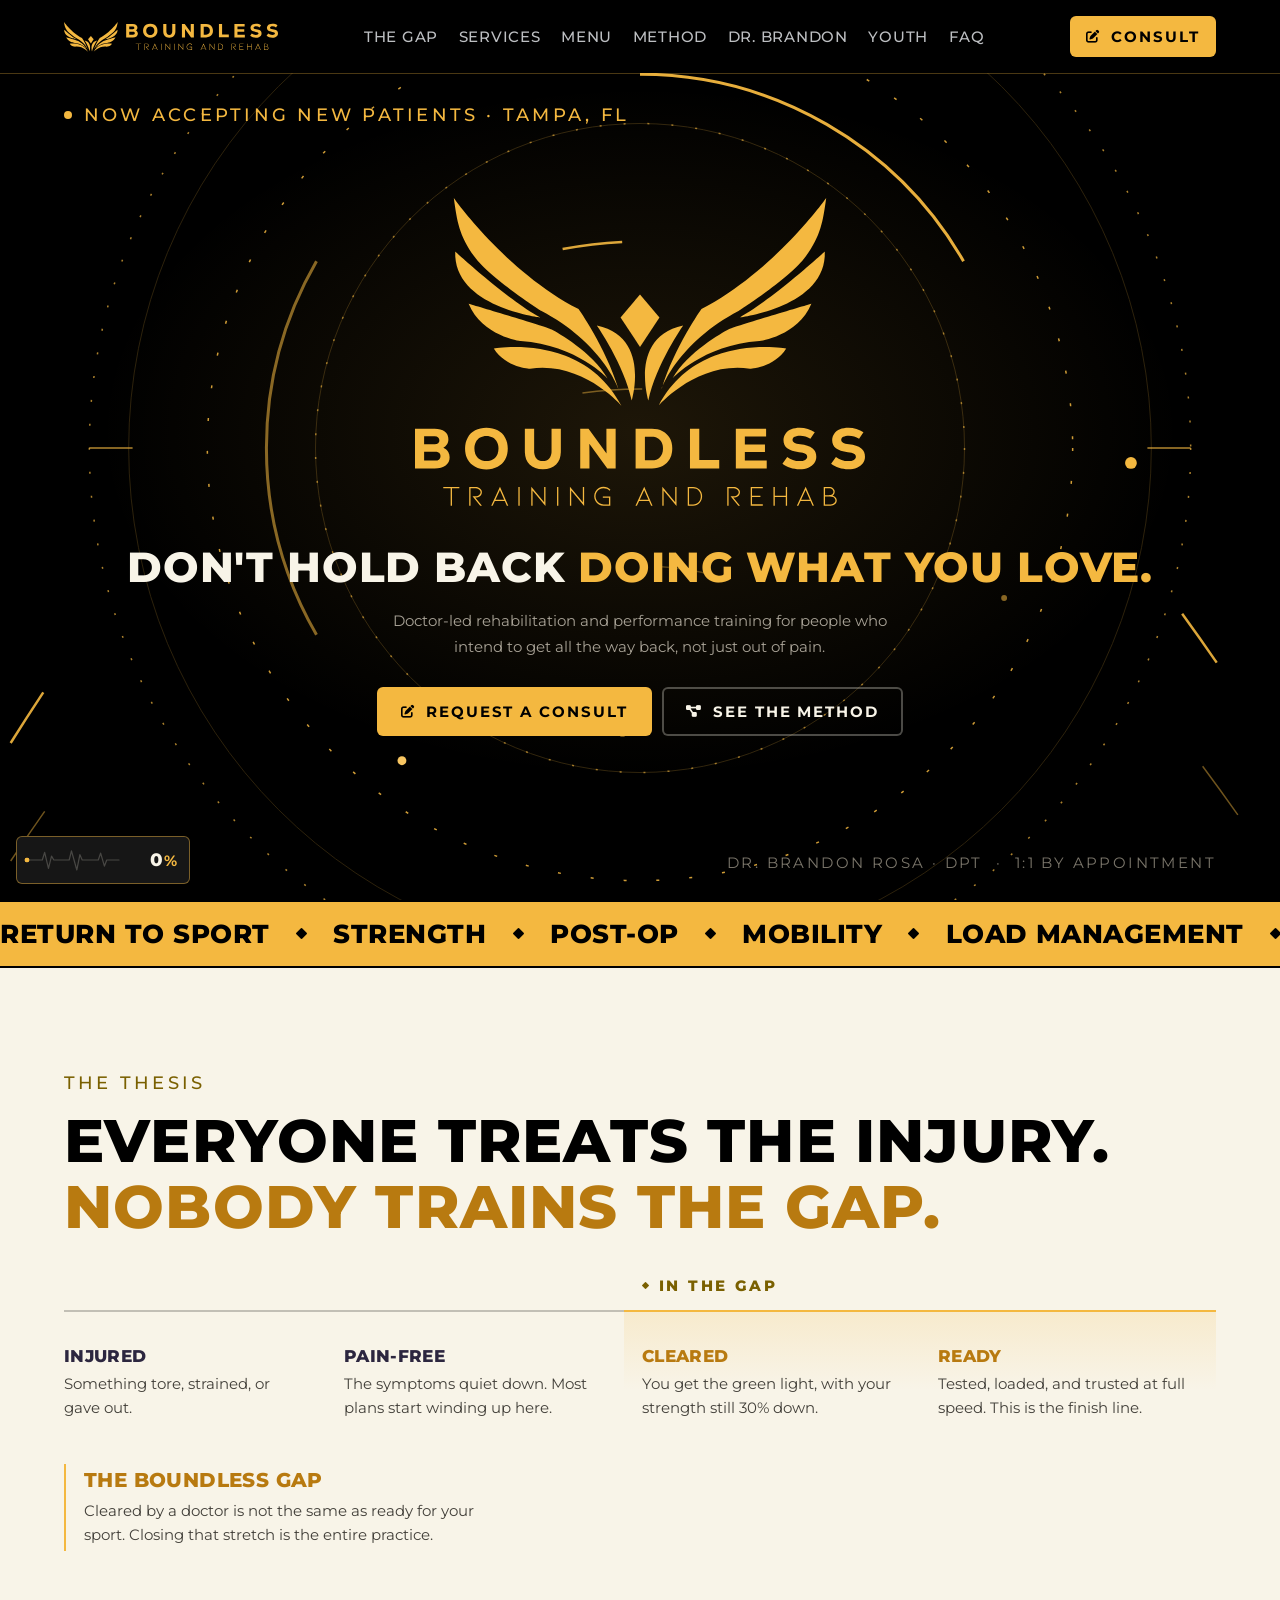
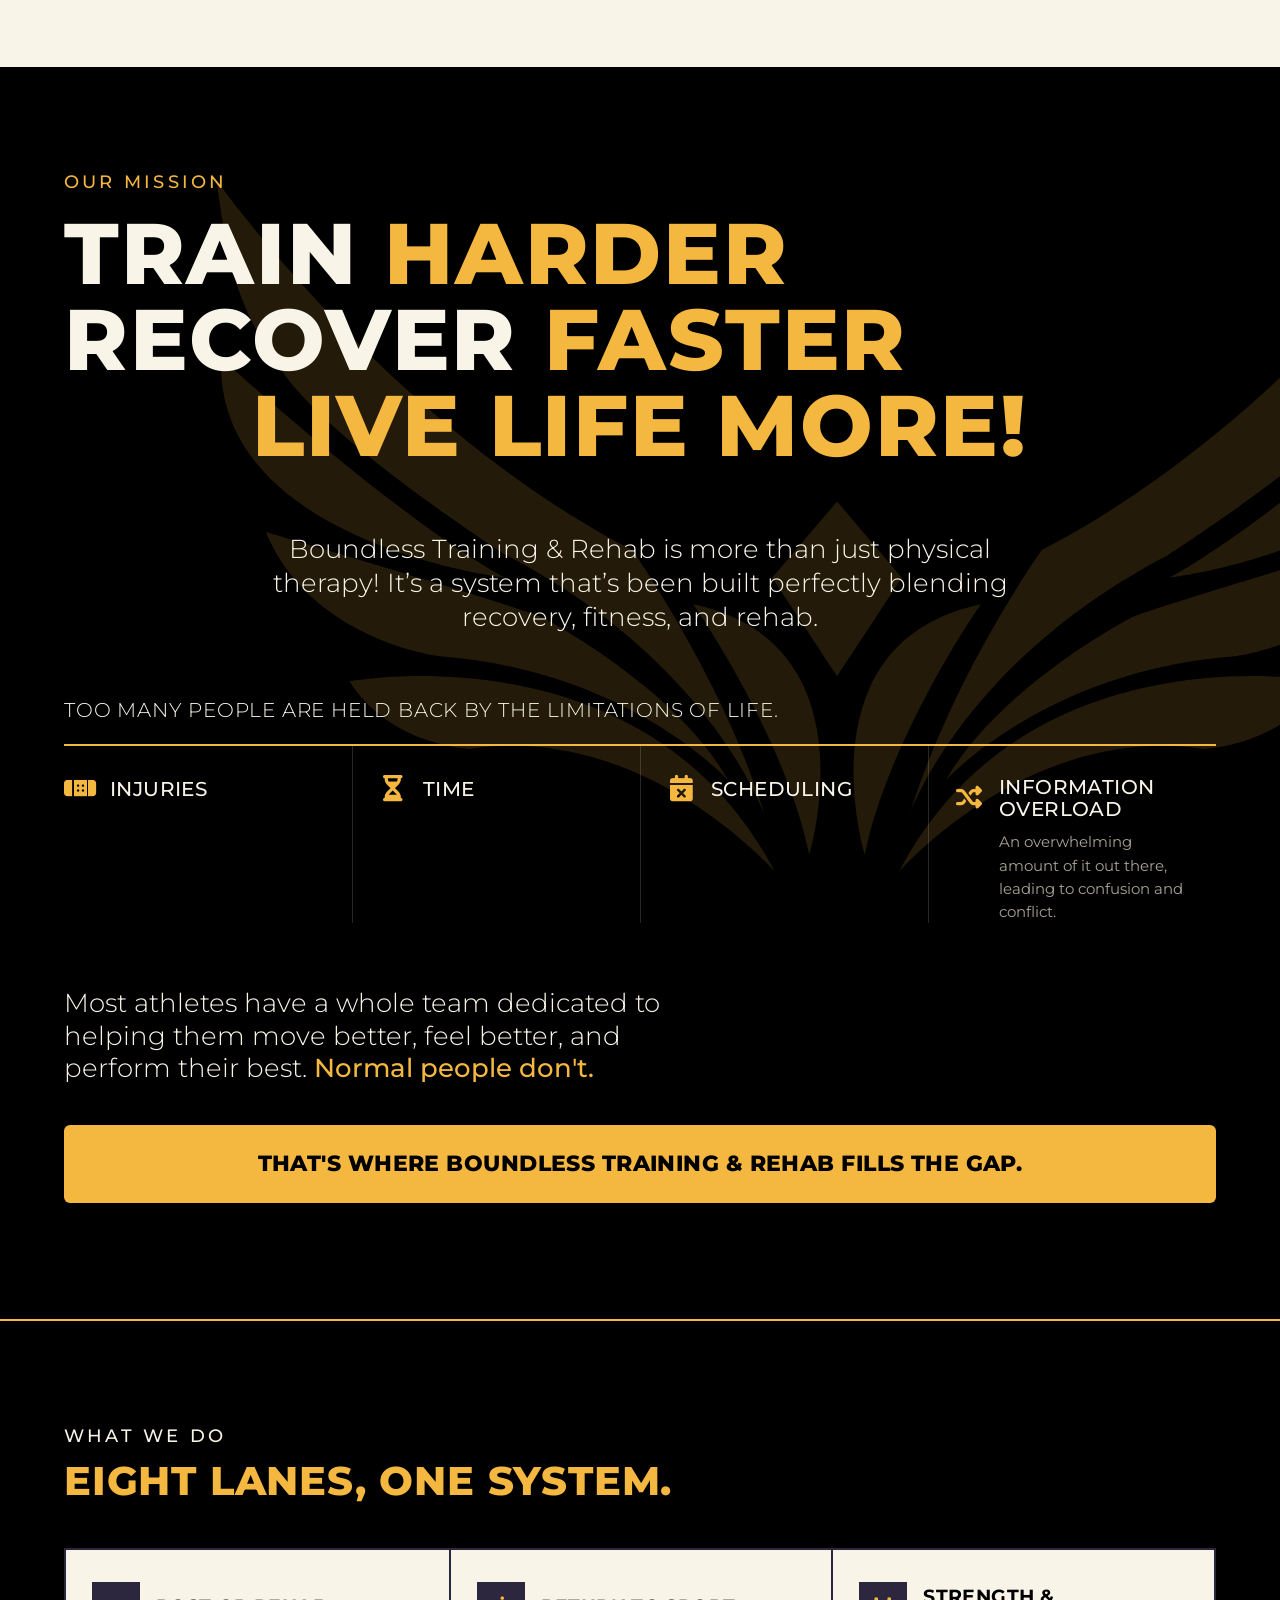
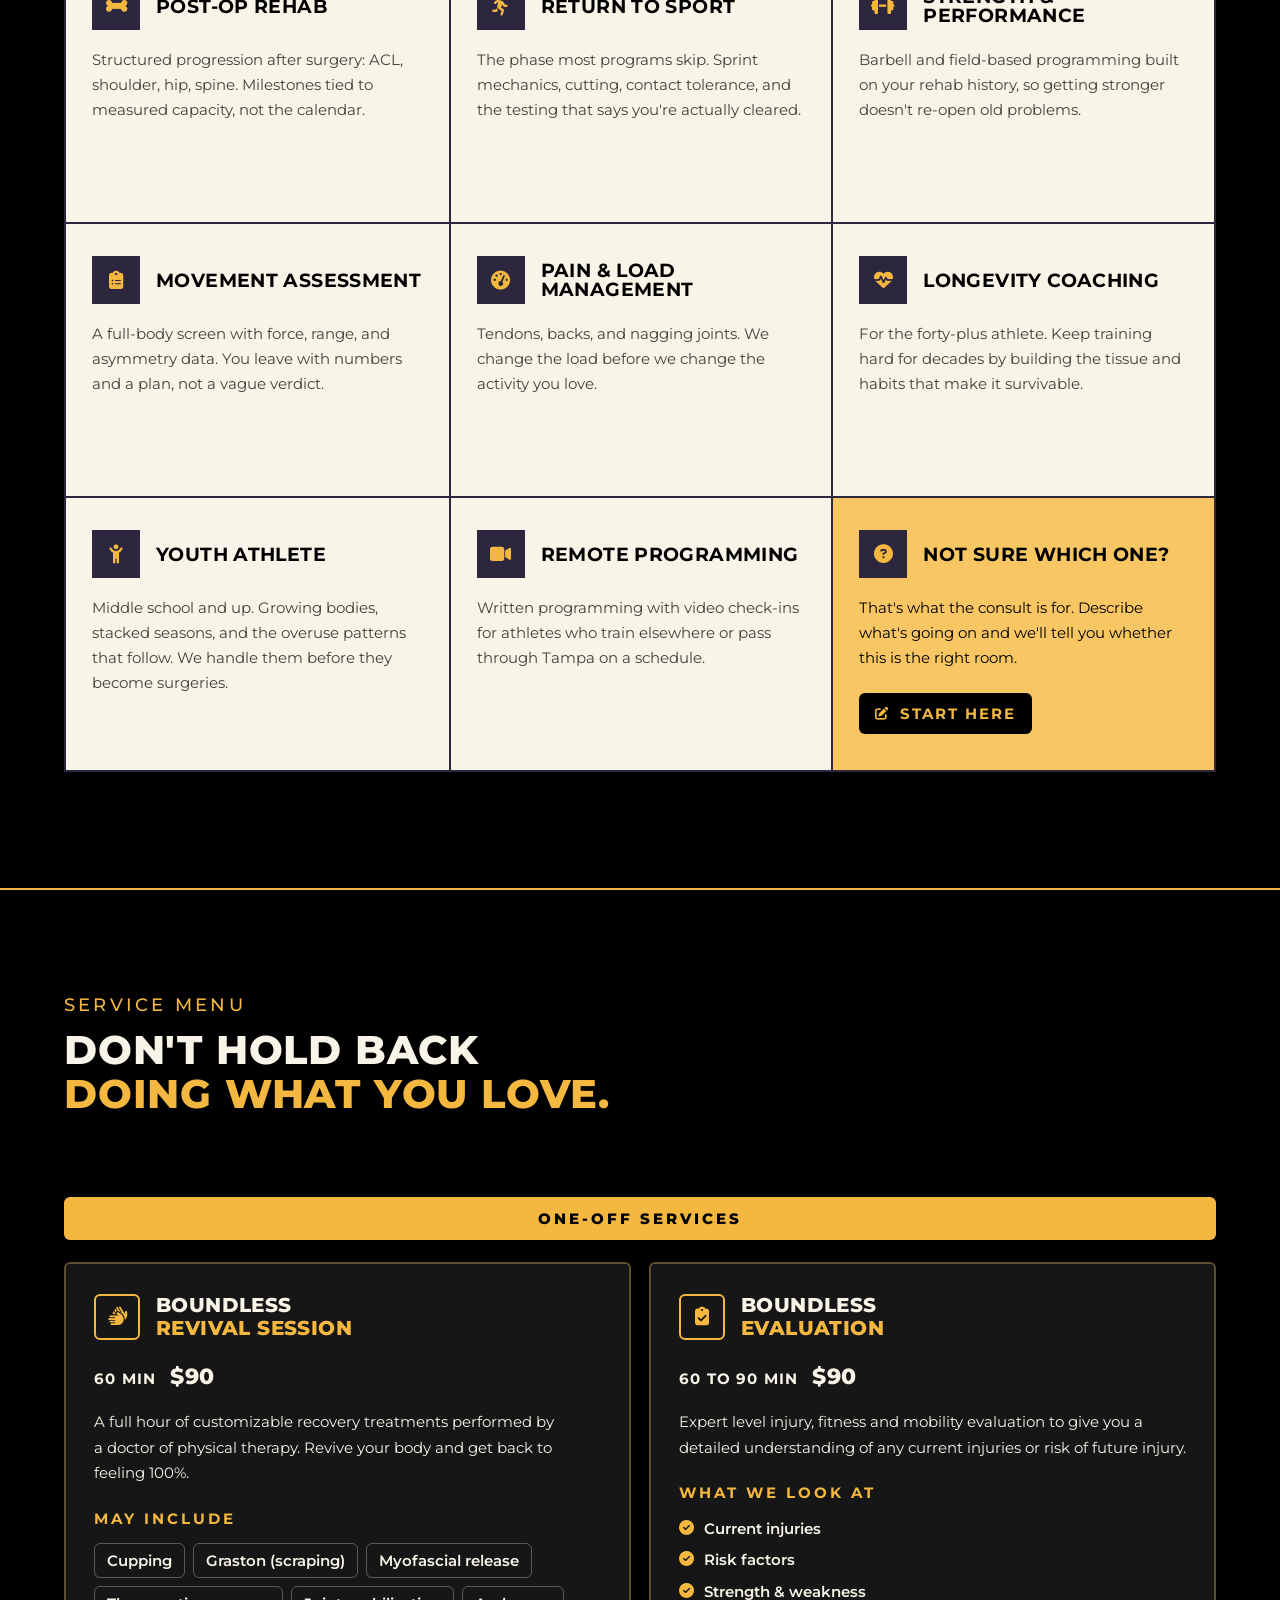
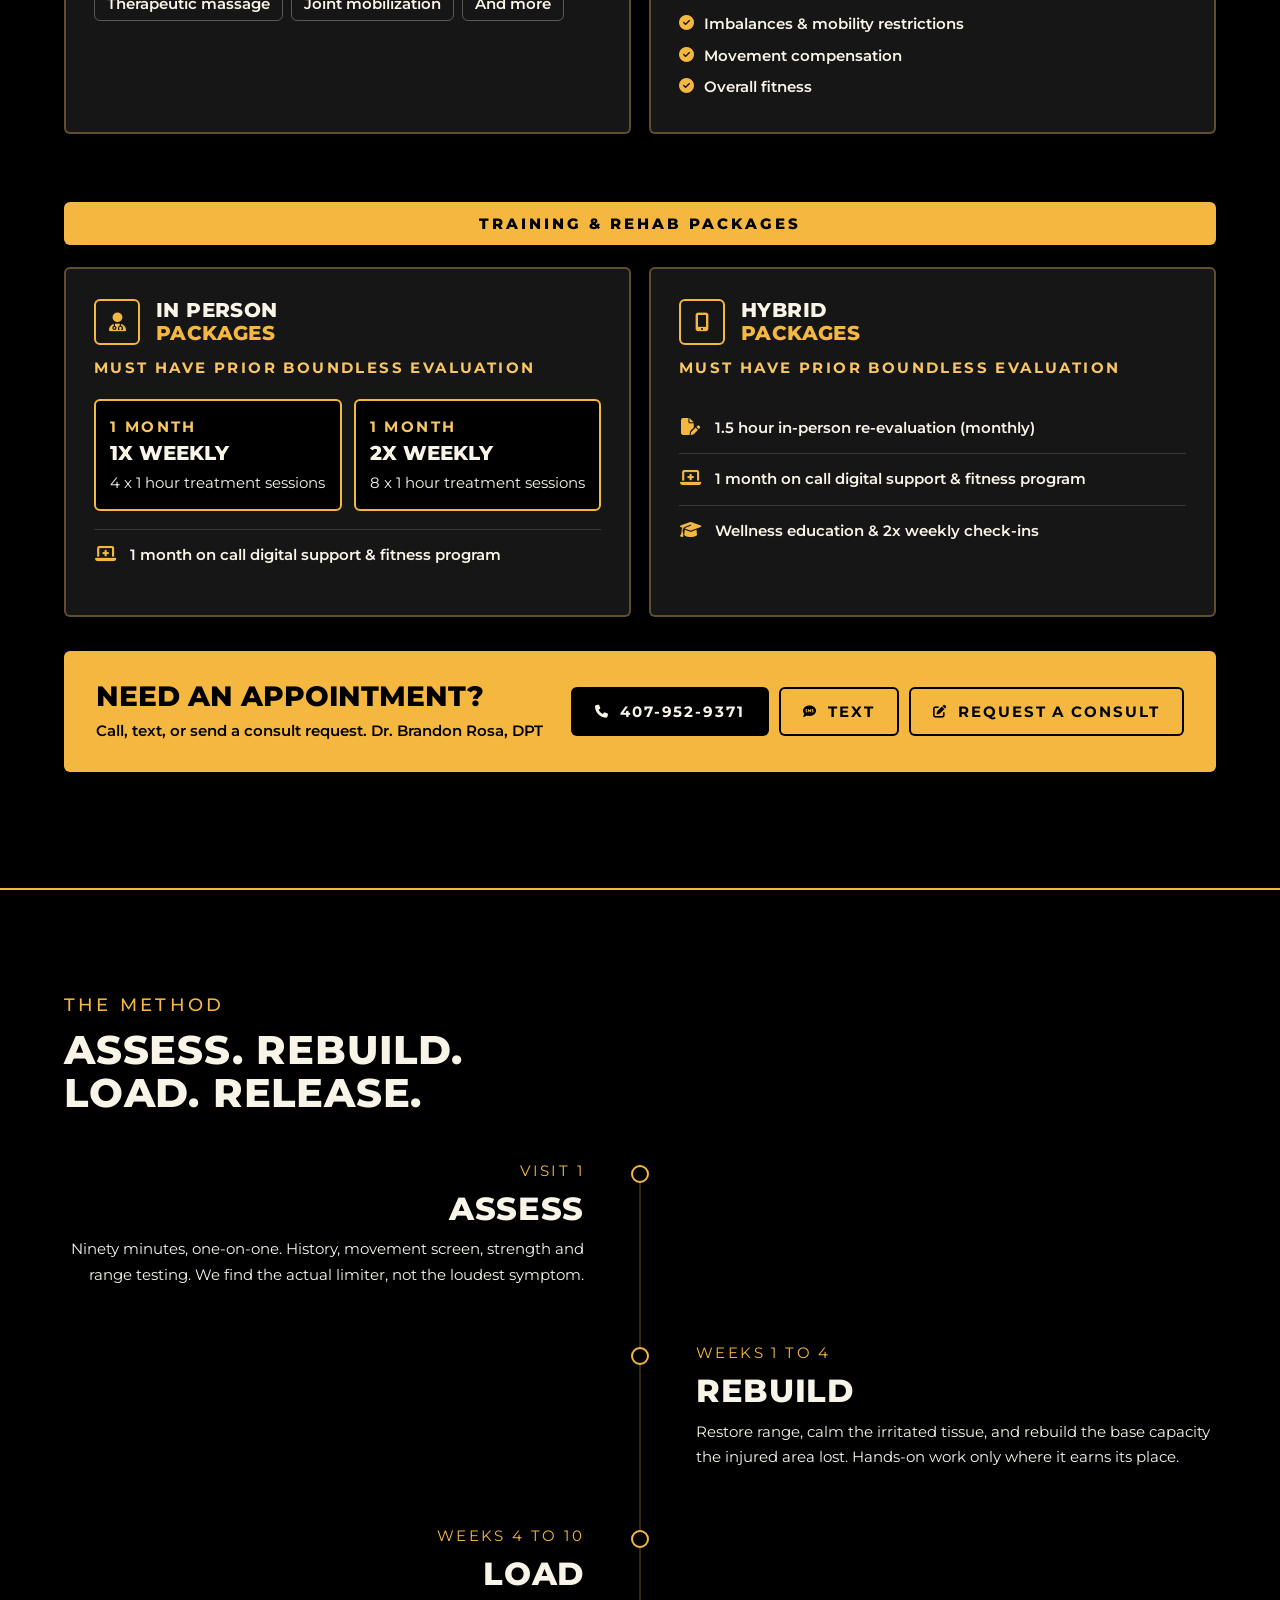
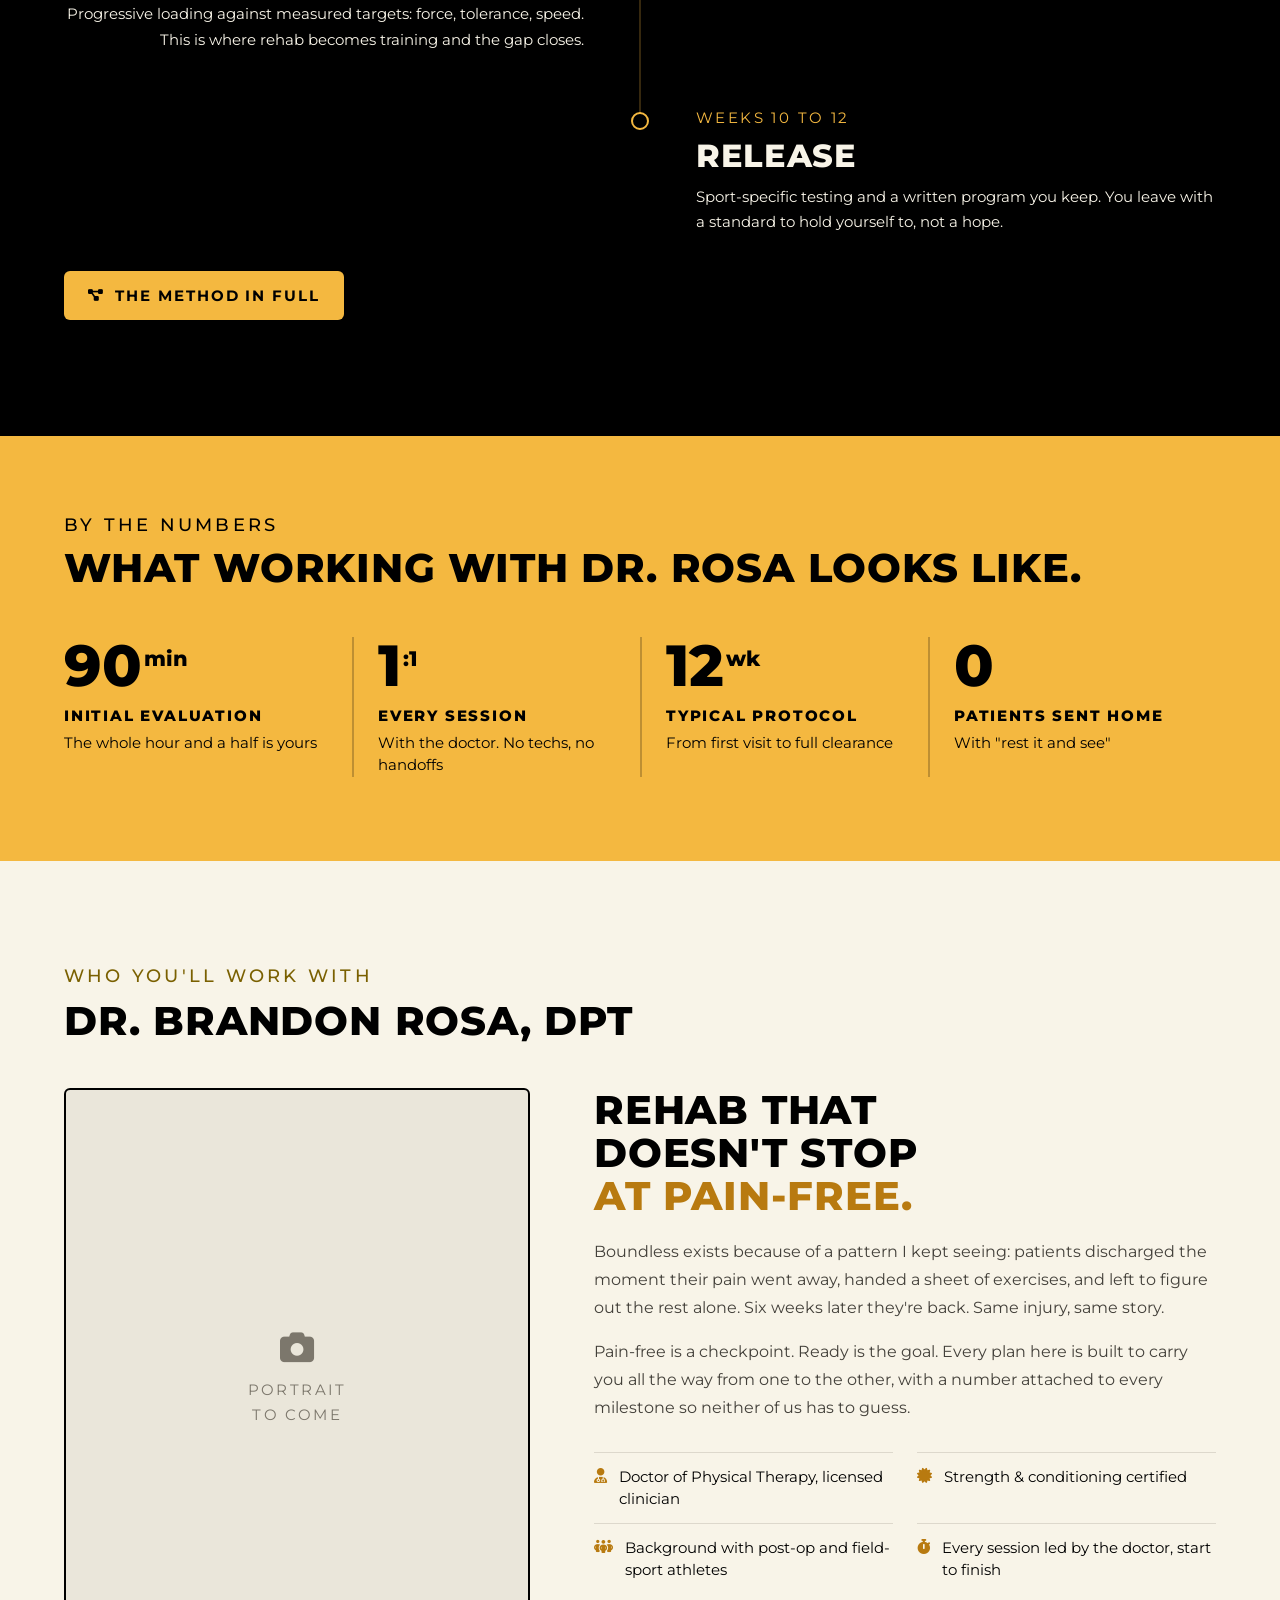
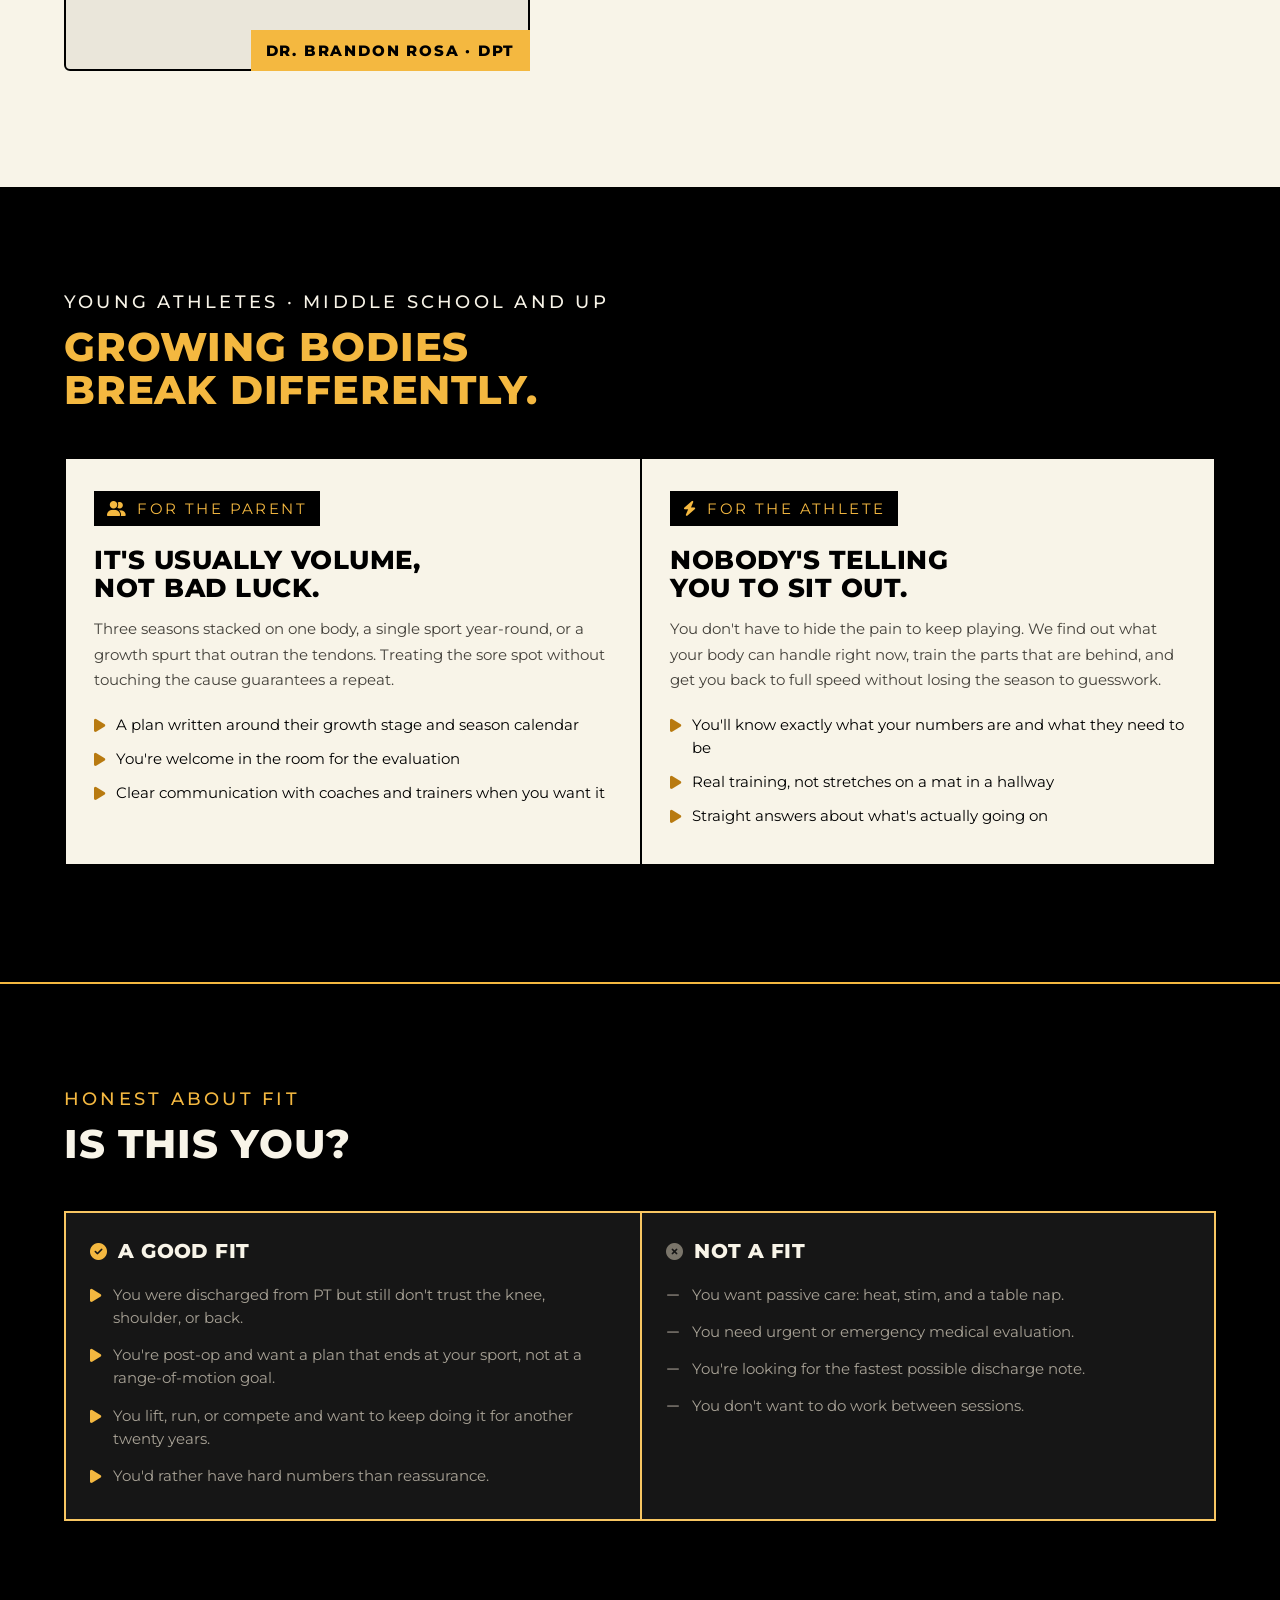
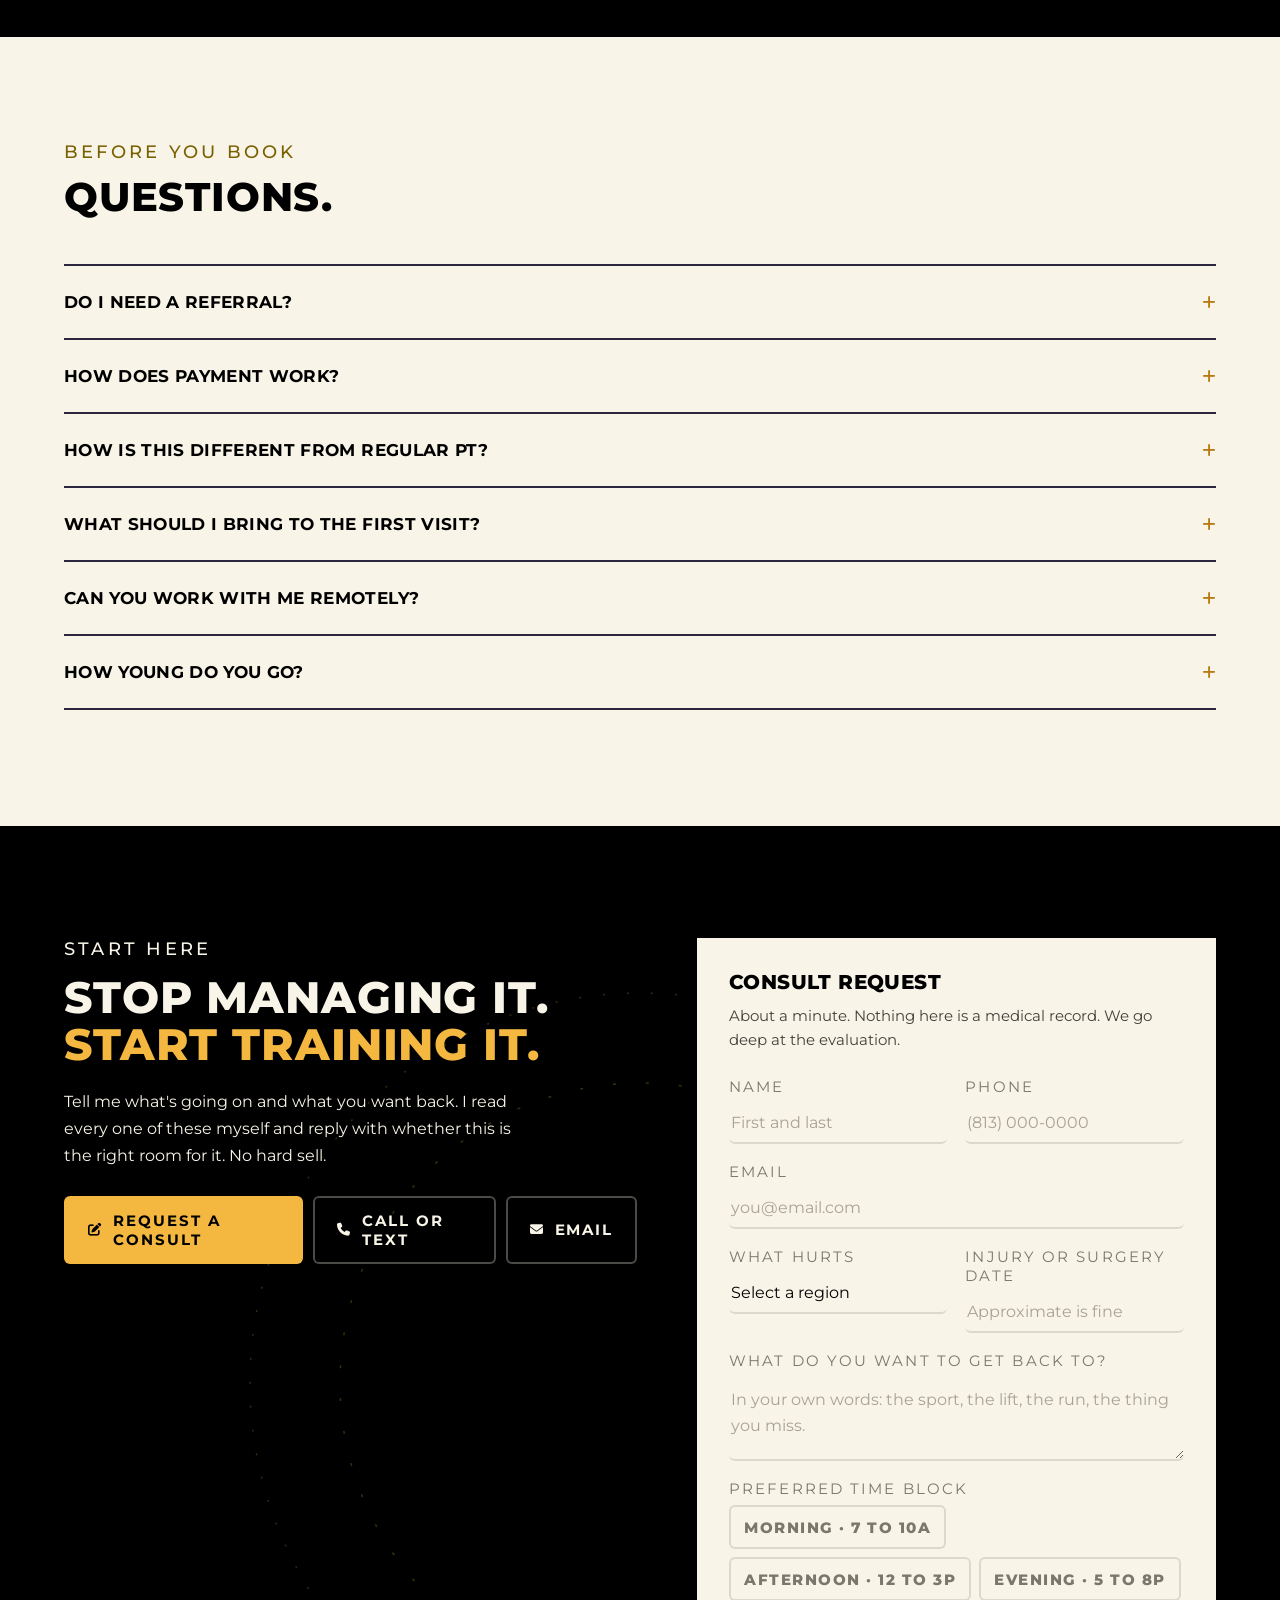
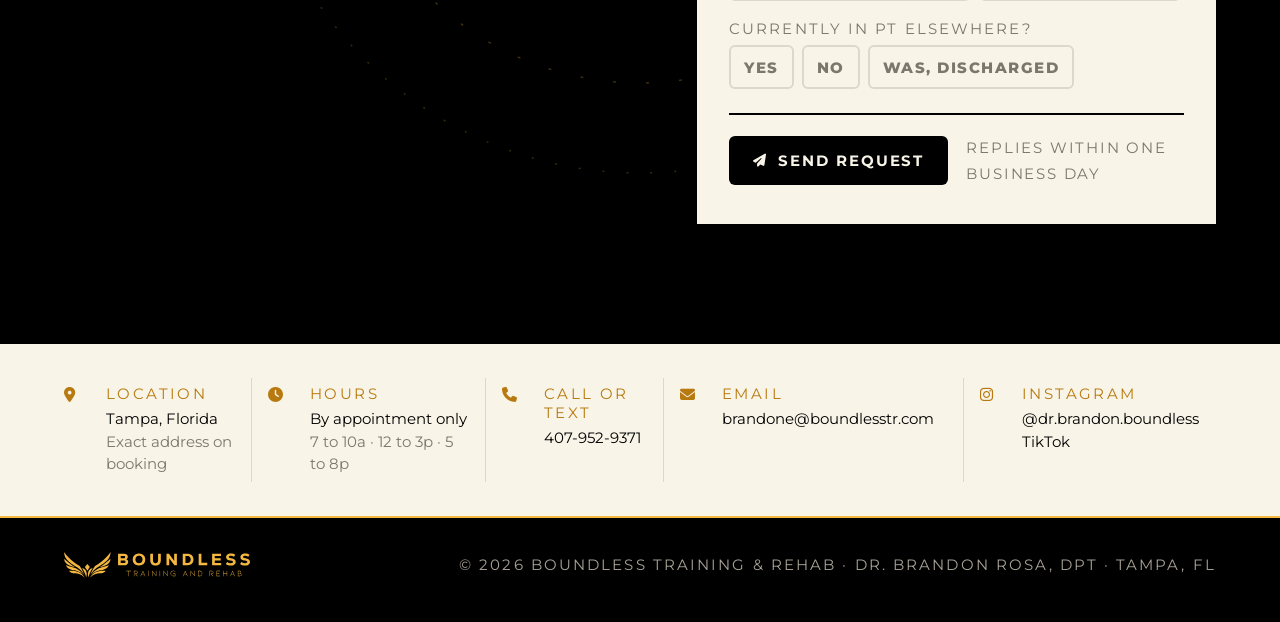
==== commit e24aaed2: "Method page: homepage-style timeline, measured cards, case fit; copy pass with no dashes Co-Authored" ====
--- a/index.html
+++ b/index.html
@@ -461,7 +461,7 @@
     <div class="stages">
       <div class="stg"><div class="lb">Injured</div><p class="nt">Something tore, strained, or gave out.</p></div>
       <div class="stg"><div class="lb">Pain-free</div><p class="nt">The symptoms quiet down. Most plans start winding up here.</p></div>
-      <div class="stg in"><span class="tag"><i class="fa-solid fa-diamond" style="font-size:7px"></i>In the gap</span><div class="lb">Cleared</div><p class="nt">You get the green light — with your strength still 30% down.</p></div>
+      <div class="stg in"><span class="tag"><i class="fa-solid fa-diamond" style="font-size:7px"></i>In the gap</span><div class="lb">Cleared</div><p class="nt">You get the green light, with your strength still 30% down.</p></div>
       <div class="stg in"><div class="lb">Ready</div><p class="nt">Tested, loaded, and trusted at full speed. This is the finish line.</p></div>
     </div>
     <div class="gap-cap">
@@ -494,13 +494,13 @@
   <div class="wrap">
     <div class="shead"><p class="eyebrow">What we do</p><h2>Eight lanes, one system.</h2></div>
     <div class="grid3">
-      <div class="cell"><div class="ic"><i class="fa-solid fa-bone"></i></div><h3>Post-op rehab</h3><p>Structured progression after surgery — ACL, shoulder, hip, spine. Milestones tied to measured capacity, not the calendar.</p></div>
+      <div class="cell"><div class="ic"><i class="fa-solid fa-bone"></i></div><h3>Post-op rehab</h3><p>Structured progression after surgery: ACL, shoulder, hip, spine. Milestones tied to measured capacity, not the calendar.</p></div>
       <div class="cell"><div class="ic"><i class="fa-solid fa-person-running"></i></div><h3>Return to sport</h3><p>The phase most programs skip. Sprint mechanics, cutting, contact tolerance, and the testing that says you're actually cleared.</p></div>
-      <div class="cell"><div class="ic"><i class="fa-solid fa-dumbbell"></i></div><h3>Strength &amp; performance</h3><p>Barbell and field-based programming built on your rehab history — so getting stronger doesn't re-open old problems.</p></div>
+      <div class="cell"><div class="ic"><i class="fa-solid fa-dumbbell"></i></div><h3>Strength &amp; performance</h3><p>Barbell and field-based programming built on your rehab history, so getting stronger doesn't re-open old problems.</p></div>
       <div class="cell"><div class="ic"><i class="fa-solid fa-clipboard-list"></i></div><h3>Movement assessment</h3><p>A full-body screen with force, range, and asymmetry data. You leave with numbers and a plan, not a vague verdict.</p></div>
       <div class="cell"><div class="ic"><i class="fa-solid fa-gauge-high"></i></div><h3>Pain &amp; load management</h3><p>Tendons, backs, and nagging joints. We change the load before we change the activity you love.</p></div>
       <div class="cell"><div class="ic"><i class="fa-solid fa-heart-pulse"></i></div><h3>Longevity coaching</h3><p>For the forty-plus athlete. Keep training hard for decades by building the tissue and habits that make it survivable.</p></div>
-      <div class="cell"><div class="ic"><i class="fa-solid fa-child-reaching"></i></div><h3>Youth athlete</h3><p>Middle school and up. Growing bodies, stacked seasons, and the overuse patterns that follow — handled before they become surgeries.</p></div>
+      <div class="cell"><div class="ic"><i class="fa-solid fa-child-reaching"></i></div><h3>Youth athlete</h3><p>Middle school and up. Growing bodies, stacked seasons, and the overuse patterns that follow. We handle them before they become surgeries.</p></div>
       <div class="cell"><div class="ic"><i class="fa-solid fa-video"></i></div><h3>Remote programming</h3><p>Written programming with video check-ins for athletes who train elsewhere or pass through Tampa on a schedule.</p></div>
       <div class="cell ask"><div class="ic"><i class="fa-solid fa-circle-question"></i></div><h3>Not sure which one?</h3><p>That's what the consult is for. Describe what's going on and we'll tell you whether this is the right room.</p><a class="btn gold sm" href="#intake"><i class="fa-solid fa-pen-to-square"></i>Start here</a></div>
     </div>
@@ -573,9 +573,9 @@
     <div class="shead"><p class="eyebrow">The method</p><h2>Assess. Rebuild.<br>Load. Release.</h2></div>
     <div class="phases">
       <div class="ph"><div class="tm">Visit 1</div><h3>Assess</h3><p>Ninety minutes, one-on-one. History, movement screen, strength and range testing. We find the actual limiter, not the loudest symptom.</p></div>
-      <div class="ph"><div class="tm">Weeks 1–4</div><h3>Rebuild</h3><p>Restore range, calm the irritated tissue, and rebuild the base capacity the injured area lost. Hands-on work only where it earns its place.</p></div>
-      <div class="ph"><div class="tm">Weeks 4–10</div><h3>Load</h3><p>Progressive loading against measured targets — force, tolerance, speed. This is where rehab becomes training and the gap closes.</p></div>
-      <div class="ph"><div class="tm">Weeks 10–12</div><h3>Release</h3><p>Sport-specific testing and a written program you keep. You leave with a standard to hold yourself to, not a hope.</p></div>
+      <div class="ph"><div class="tm">Weeks 1 to 4</div><h3>Rebuild</h3><p>Restore range, calm the irritated tissue, and rebuild the base capacity the injured area lost. Hands-on work only where it earns its place.</p></div>
+      <div class="ph"><div class="tm">Weeks 4 to 10</div><h3>Load</h3><p>Progressive loading against measured targets: force, tolerance, speed. This is where rehab becomes training and the gap closes.</p></div>
+      <div class="ph"><div class="tm">Weeks 10 to 12</div><h3>Release</h3><p>Sport-specific testing and a written program you keep. You leave with a standard to hold yourself to, not a hope.</p></div>
     </div>
     <div class="after"><a class="btn gold" href="method.html"><i class="fa-solid fa-diagram-project"></i>The method in full</a></div>
   </div>
@@ -606,7 +606,7 @@
       </div>
       <div class="body">
         <h2>Rehab that<br><span class="h">doesn't stop</span><br><span class="g">at pain-free.</span></h2>
-        <p>Boundless exists because of a pattern I kept seeing: patients discharged the moment their pain went away, handed a sheet of exercises, and left to figure out the rest alone. Six weeks later they're back — same injury, same story.</p>
+        <p>Boundless exists because of a pattern I kept seeing: patients discharged the moment their pain went away, handed a sheet of exercises, and left to figure out the rest alone. Six weeks later they're back. Same injury, same story.</p>
         <p>Pain-free is a checkpoint. Ready is the goal. Every plan here is built to carry you all the way from one to the other, with a number attached to every milestone so neither of us has to guess.</p>
         <div class="creds">
           <div class="cred"><i class="fa-solid fa-user-doctor"></i><span>Doctor of Physical Therapy, licensed clinician</span></div>
@@ -665,7 +665,7 @@
       <div class="col no">
         <h3><i class="fa-solid fa-circle-xmark"></i>Not a fit</h3>
         <ul>
-          <li><i class="fa-solid fa-minus"></i><span>You want passive care — heat, stim, and a table nap.</span></li>
+          <li><i class="fa-solid fa-minus"></i><span>You want passive care: heat, stim, and a table nap.</span></li>
           <li><i class="fa-solid fa-minus"></i><span>You need urgent or emergency medical evaluation.</span></li>
           <li><i class="fa-solid fa-minus"></i><span>You're looking for the fastest possible discharge note.</span></li>
           <li><i class="fa-solid fa-minus"></i><span>You don't want to do work between sessions.</span></li>
@@ -679,11 +679,11 @@
 <section class="faq" id="faq" data-screen-label="FAQ">
   <div class="wrap">
     <div class="shead"><p class="eyebrow">Before you book</p><h2>Questions.</h2></div>
-    <details class="qa"><summary><span>Do I need a referral?</span><i class="fa-solid fa-plus"></i></summary><p>In most cases no — you can be evaluated directly. If your situation needs a physician's input, we'll tell you at the evaluation and coordinate rather than string you along.</p></details>
+    <details class="qa"><summary><span>Do I need a referral?</span><i class="fa-solid fa-plus"></i></summary><p>In most cases, no. You can be evaluated directly. If your situation needs a physician's input, we'll tell you at the evaluation and coordinate rather than string you along.</p></details>
     <details class="qa"><summary><span>How does payment work?</span><i class="fa-solid fa-plus"></i></summary><p>Prices are on the service menu above. The Revival Session and the Boundless Evaluation are $90 each. Packages need a Boundless Evaluation first, and we'll walk you through the options at the consult, including documentation you can submit for out-of-network reimbursement or HSA/FSA use. You'll know the exact cost of your plan before you commit to it.</p></details>
     <details class="qa"><summary><span>How is this different from regular PT?</span><i class="fa-solid fa-plus"></i></summary><p>Two things: you work with the doctor every session, and the plan doesn't end when the pain does. Most clinics discharge at pain-free. We keep going until you've tested ready for the thing you actually want to do.</p></details>
     <details class="qa"><summary><span>What should I bring to the first visit?</span><i class="fa-solid fa-plus"></i></summary><p>Training clothes you can move and sweat in, any imaging or surgical notes you have, and a clear idea of the activity you want to get back to. That goal shapes the whole plan.</p></details>
-    <details class="qa"><summary><span>Can you work with me remotely?</span><i class="fa-solid fa-plus"></i></summary><p>Yes — remote programming and video check-ins are available once we've done an in-person evaluation, or on their own for straightforward strength and load management work.</p></details>
+    <details class="qa"><summary><span>Can you work with me remotely?</span><i class="fa-solid fa-plus"></i></summary><p>Yes. Remote programming and video check-ins are available once we've done an in-person evaluation, or on their own for straightforward strength and load management work.</p></details>
     <details class="qa"><summary><span>How young do you go?</span><i class="fa-solid fa-plus"></i></summary><p>Middle school and up. Younger athletes get a plan written around their growth stage and season calendar, and parents are welcome in the room for the evaluation.</p></details>
   </div>
 </section>
@@ -711,7 +711,7 @@
     </div>
     <div class="form-card" id="intake">
       <h3>Consult request</h3>
-      <p class="fnote">About a minute. Nothing here is a medical record — we go deep at the evaluation.</p>
+      <p class="fnote">About a minute. Nothing here is a medical record. We go deep at the evaluation.</p>
       <form method="post" action="">
         <div class="frow">
           <div class="fld"><label for="f-name">Name</label><input id="f-name" name="name" type="text" autocomplete="name" placeholder="First and last" required></div>
@@ -719,14 +719,14 @@
         </div>
         <div class="fld"><label for="f-email">Email</label><input id="f-email" name="email" type="email" autocomplete="email" placeholder="you@email.com" required></div>
         <div class="frow">
-          <div class="fld"><label for="f-region">What hurts</label><select id="f-region" name="region"><option value="">Select a region</option><option>Knee</option><option>Shoulder</option><option>Hip / groin</option><option>Low back</option><option>Ankle / foot</option><option>Elbow / wrist</option><option>Neck</option><option>More than one</option><option>Nothing hurts — performance</option></select></div>
+          <div class="fld"><label for="f-region">What hurts</label><select id="f-region" name="region"><option value="">Select a region</option><option>Knee</option><option>Shoulder</option><option>Hip / groin</option><option>Low back</option><option>Ankle / foot</option><option>Elbow / wrist</option><option>Neck</option><option>More than one</option><option>Nothing hurts (performance)</option></select></div>
           <div class="fld"><label for="f-date">Injury or surgery date</label><input id="f-date" name="date" type="text" placeholder="Approximate is fine"></div>
         </div>
-        <div class="fld"><label for="f-goal">What do you want to get back to?</label><textarea id="f-goal" name="goal" placeholder="In your own words — the sport, the lift, the run, the thing you miss."></textarea></div>
+        <div class="fld"><label for="f-goal">What do you want to get back to?</label><textarea id="f-goal" name="goal" placeholder="In your own words: the sport, the lift, the run, the thing you miss."></textarea></div>
         <div class="fld"><label>Preferred time block</label><div class="pills">
-          <input type="radio" id="t1" name="block" value="morning"><label for="t1">Morning · 7–10a</label>
-          <input type="radio" id="t2" name="block" value="afternoon"><label for="t2">Afternoon · 12–3p</label>
-          <input type="radio" id="t3" name="block" value="evening"><label for="t3">Evening · 5–8p</label>
+          <input type="radio" id="t1" name="block" value="morning"><label for="t1">Morning · 7 to 10a</label>
+          <input type="radio" id="t2" name="block" value="afternoon"><label for="t2">Afternoon · 12 to 3p</label>
+          <input type="radio" id="t3" name="block" value="evening"><label for="t3">Evening · 5 to 8p</label>
         </div></div>
         <div class="fld"><label>Currently in PT elsewhere?</label><div class="pills">
           <input type="radio" id="p1" name="pt" value="yes"><label for="p1">Yes</label>
@@ -746,7 +746,7 @@
   <div class="wrap">
     <div class="strip-g">
       <div class="inf"><i class="fa-solid fa-location-dot"></i><div><div class="l">Location</div><div class="v">Tampa, Florida<br><span style="color:var(--mut)">Exact address on booking</span></div></div></div>
-      <div class="inf"><i class="fa-solid fa-clock"></i><div><div class="l">Hours</div><div class="v">By appointment only<br><span style="color:var(--mut)">7–10a · 12–3p · 5–8p</span></div></div></div>
+      <div class="inf"><i class="fa-solid fa-clock"></i><div><div class="l">Hours</div><div class="v">By appointment only<br><span style="color:var(--mut)">7 to 10a · 12 to 3p · 5 to 8p</span></div></div></div>
       <div class="inf"><i class="fa-solid fa-phone"></i><div><div class="l">Call or text</div><div class="v"><a href="tel:+14079529371">407-952-9371</a></div></div></div>
       <div class="inf"><i class="fa-solid fa-envelope"></i><div><div class="l">Email</div><div class="v"><a href="mailto:brandone@boundlesstr.com">brandone@boundlesstr.com</a></div></div></div>
       <div class="inf"><i class="fa-brands fa-instagram"></i><div><div class="l">Instagram</div><div class="v"><a href="https://instagram.com/dr.brandon.boundless" target="_blank" rel="noopener">@dr.brandon.boundless</a><br><a href="#" aria-label="TikTok">TikTok</a></div></div></div>
--- a/boundless.css
+++ b/boundless.css
@@ -15,9 +15,9 @@
 p{margin:0;text-wrap:pretty}
 section{position:relative}
 .wrap{max-width:1400px;margin:0 auto;padding:0 var(--pad)}
-.h{color:transparent;-webkit-text-stroke:1.4px var(--ink)}
-.dark .h,.band .h{-webkit-text-stroke-color:var(--bone)}
-.band .h{-webkit-text-stroke-color:var(--ink)}
+.h{color:var(--ink);-webkit-text-stroke:0}
+.dark .h{color:var(--bone)}
+.band .h{color:var(--ink)}
 .g{color:var(--gold)}
 
 
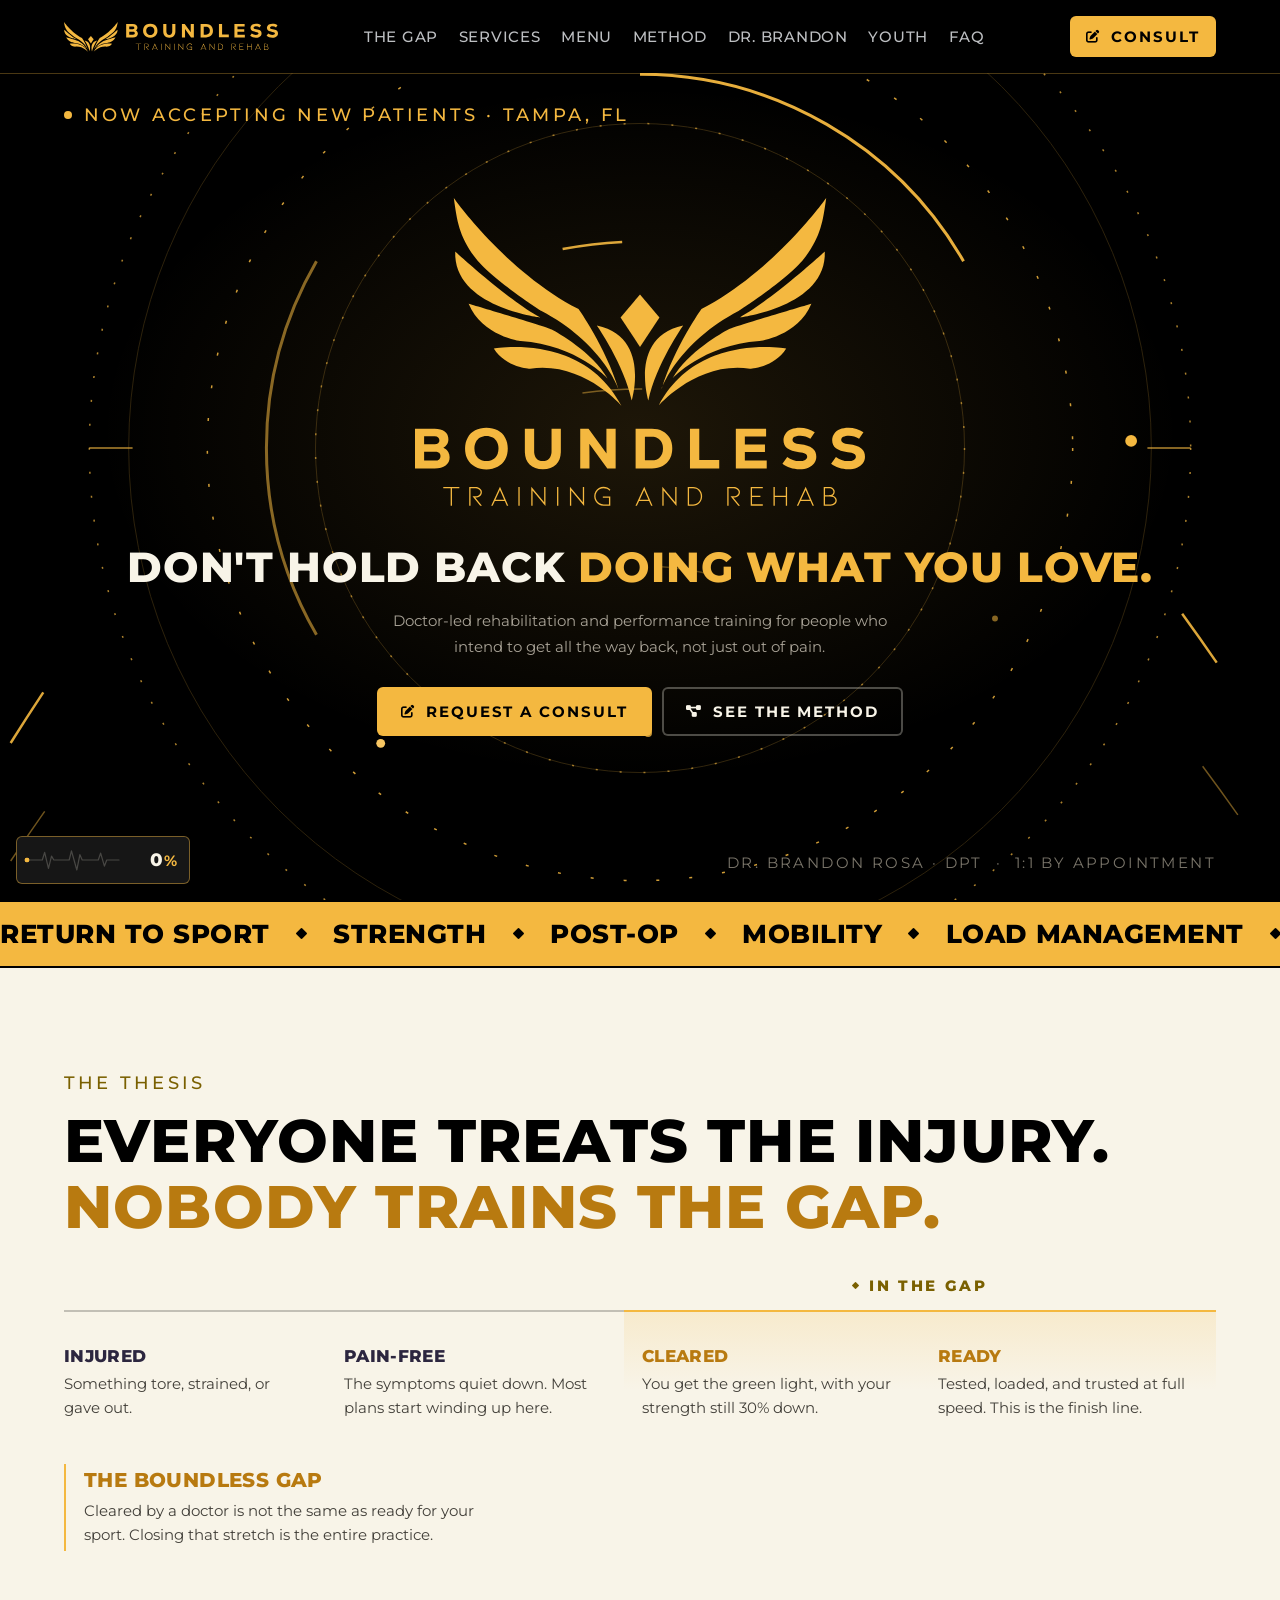
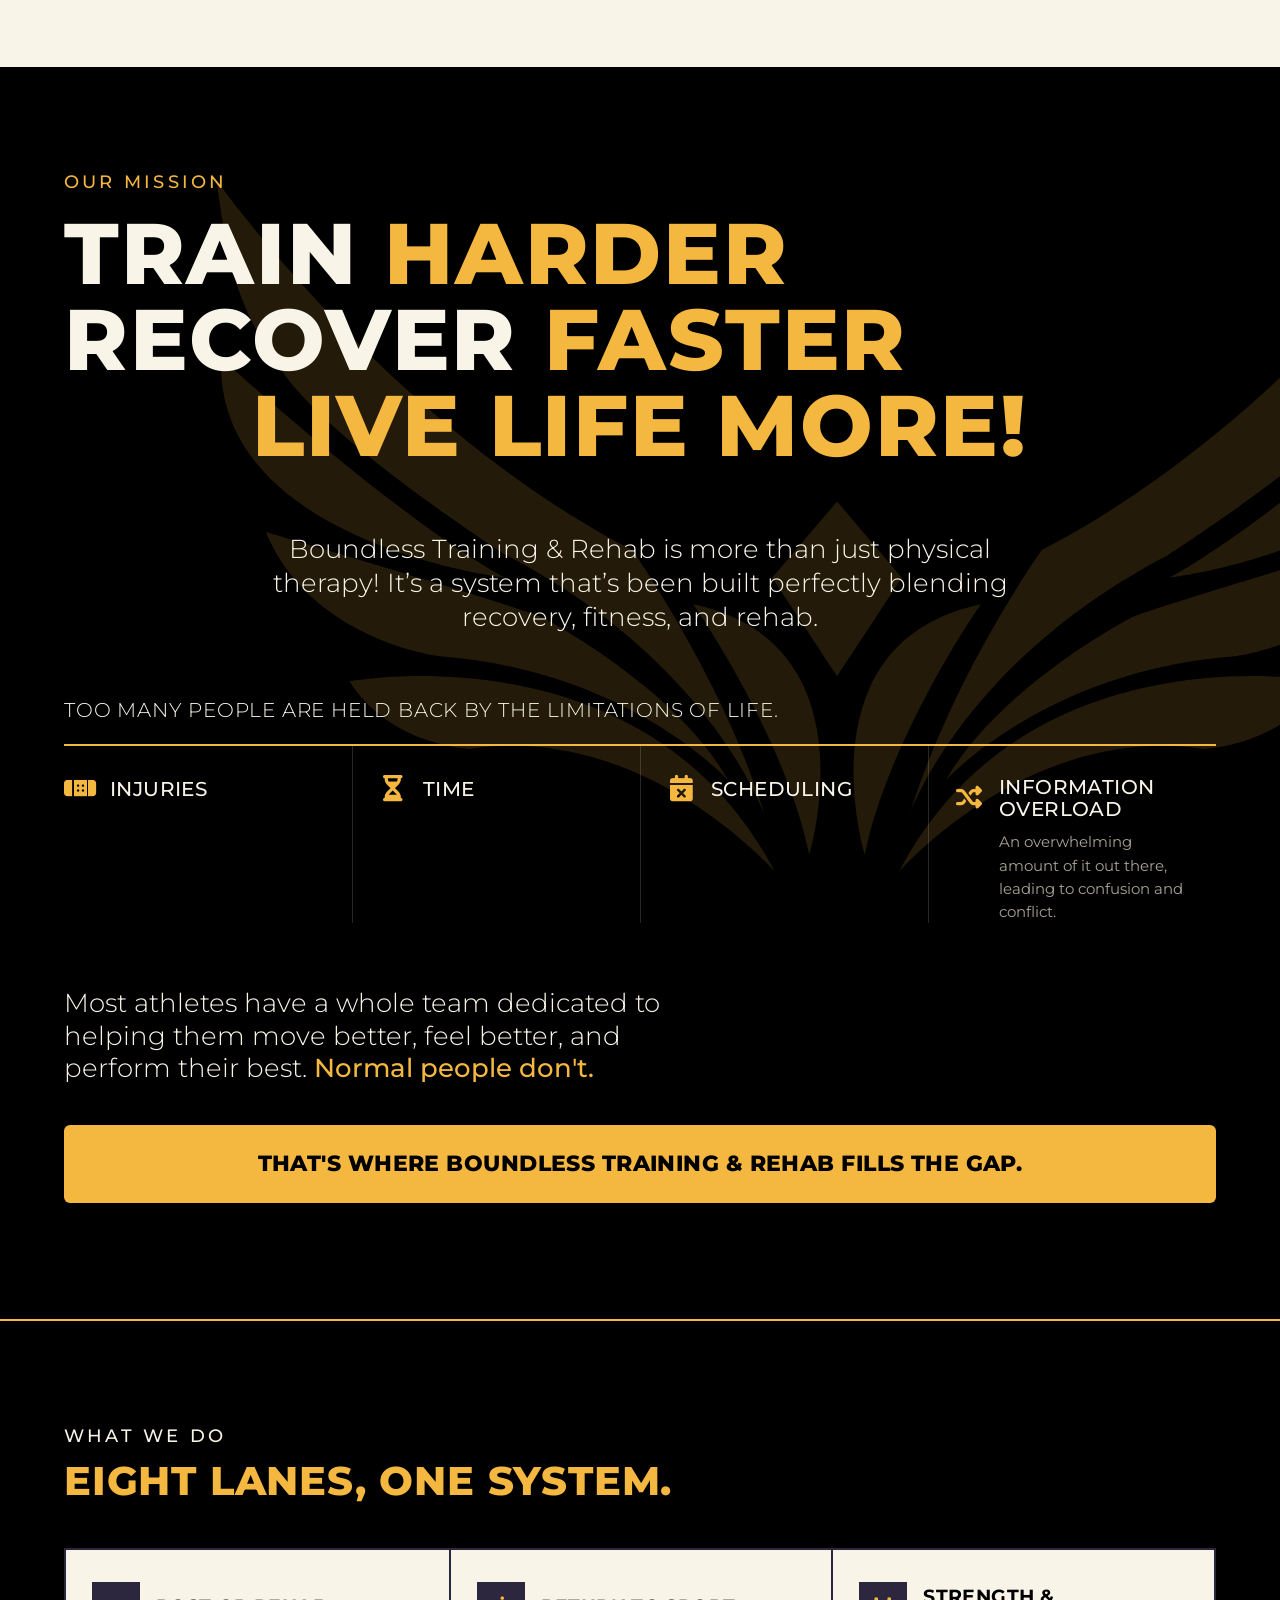
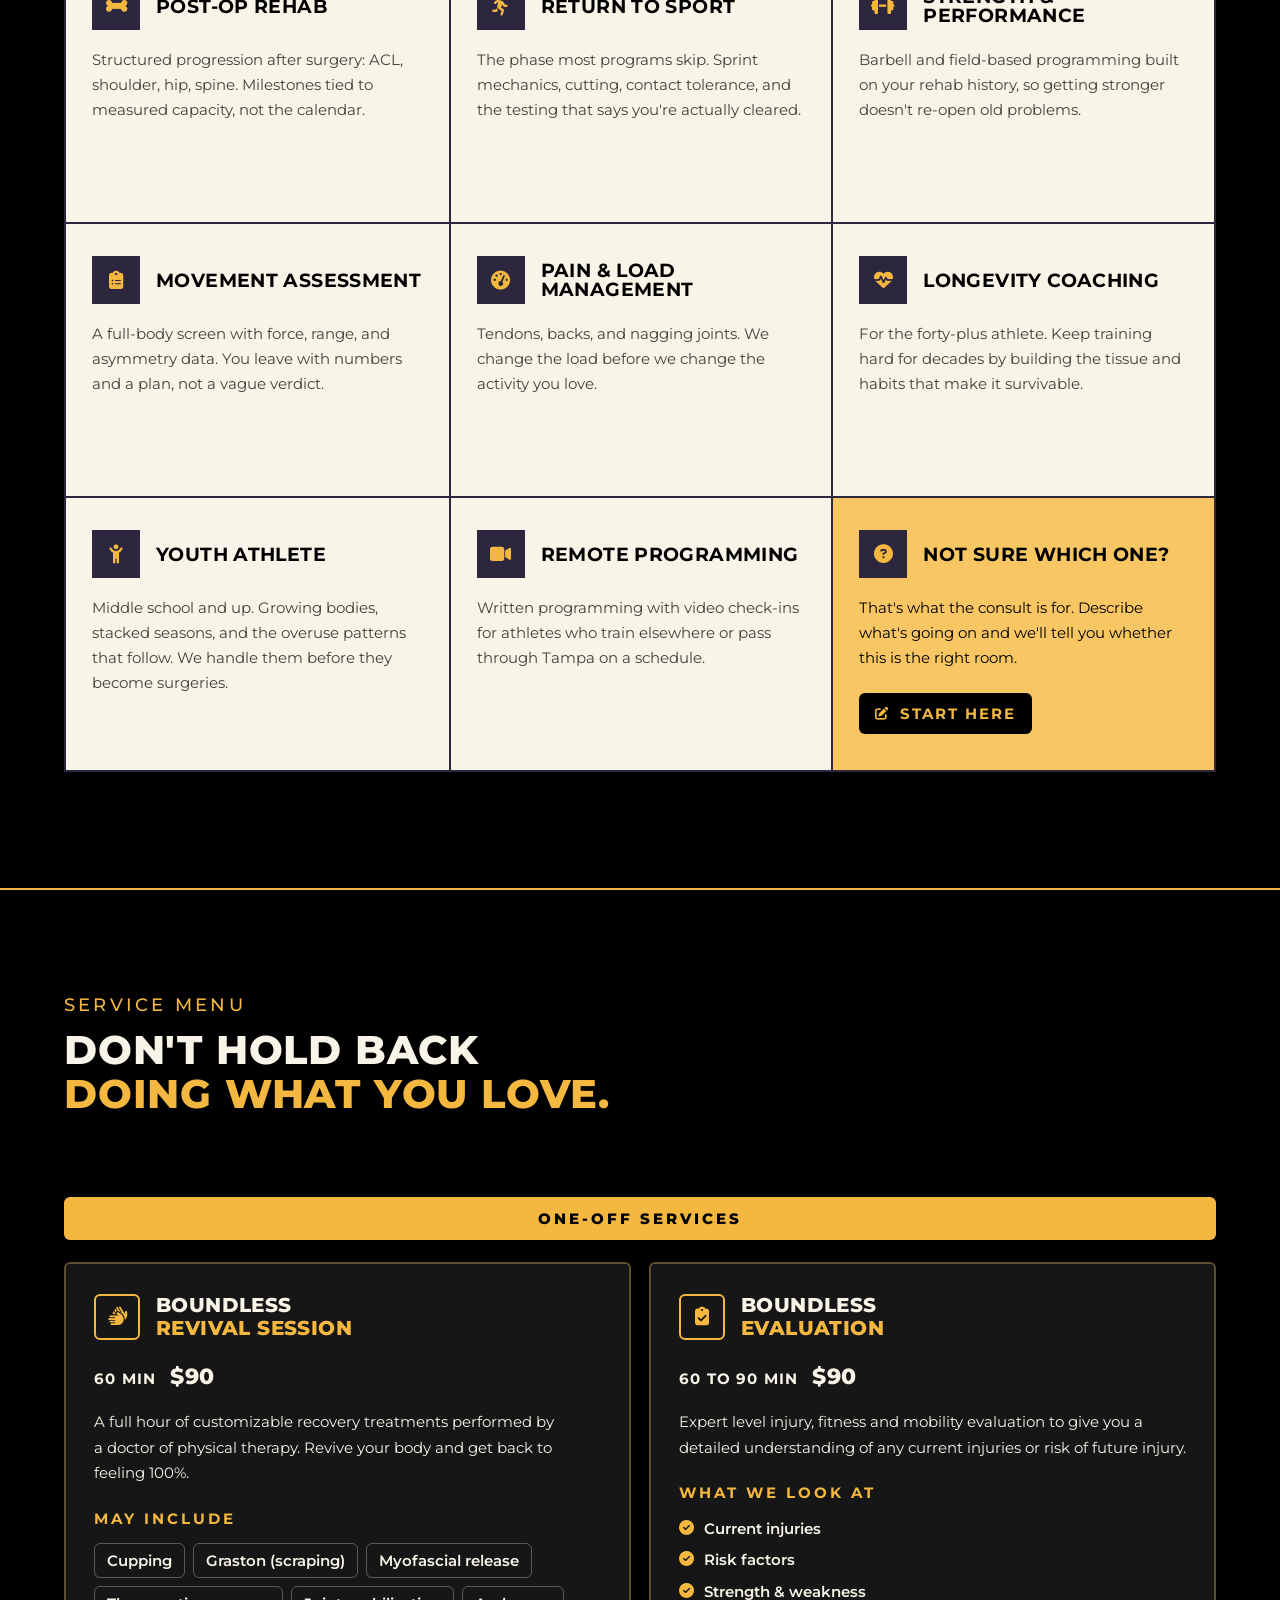
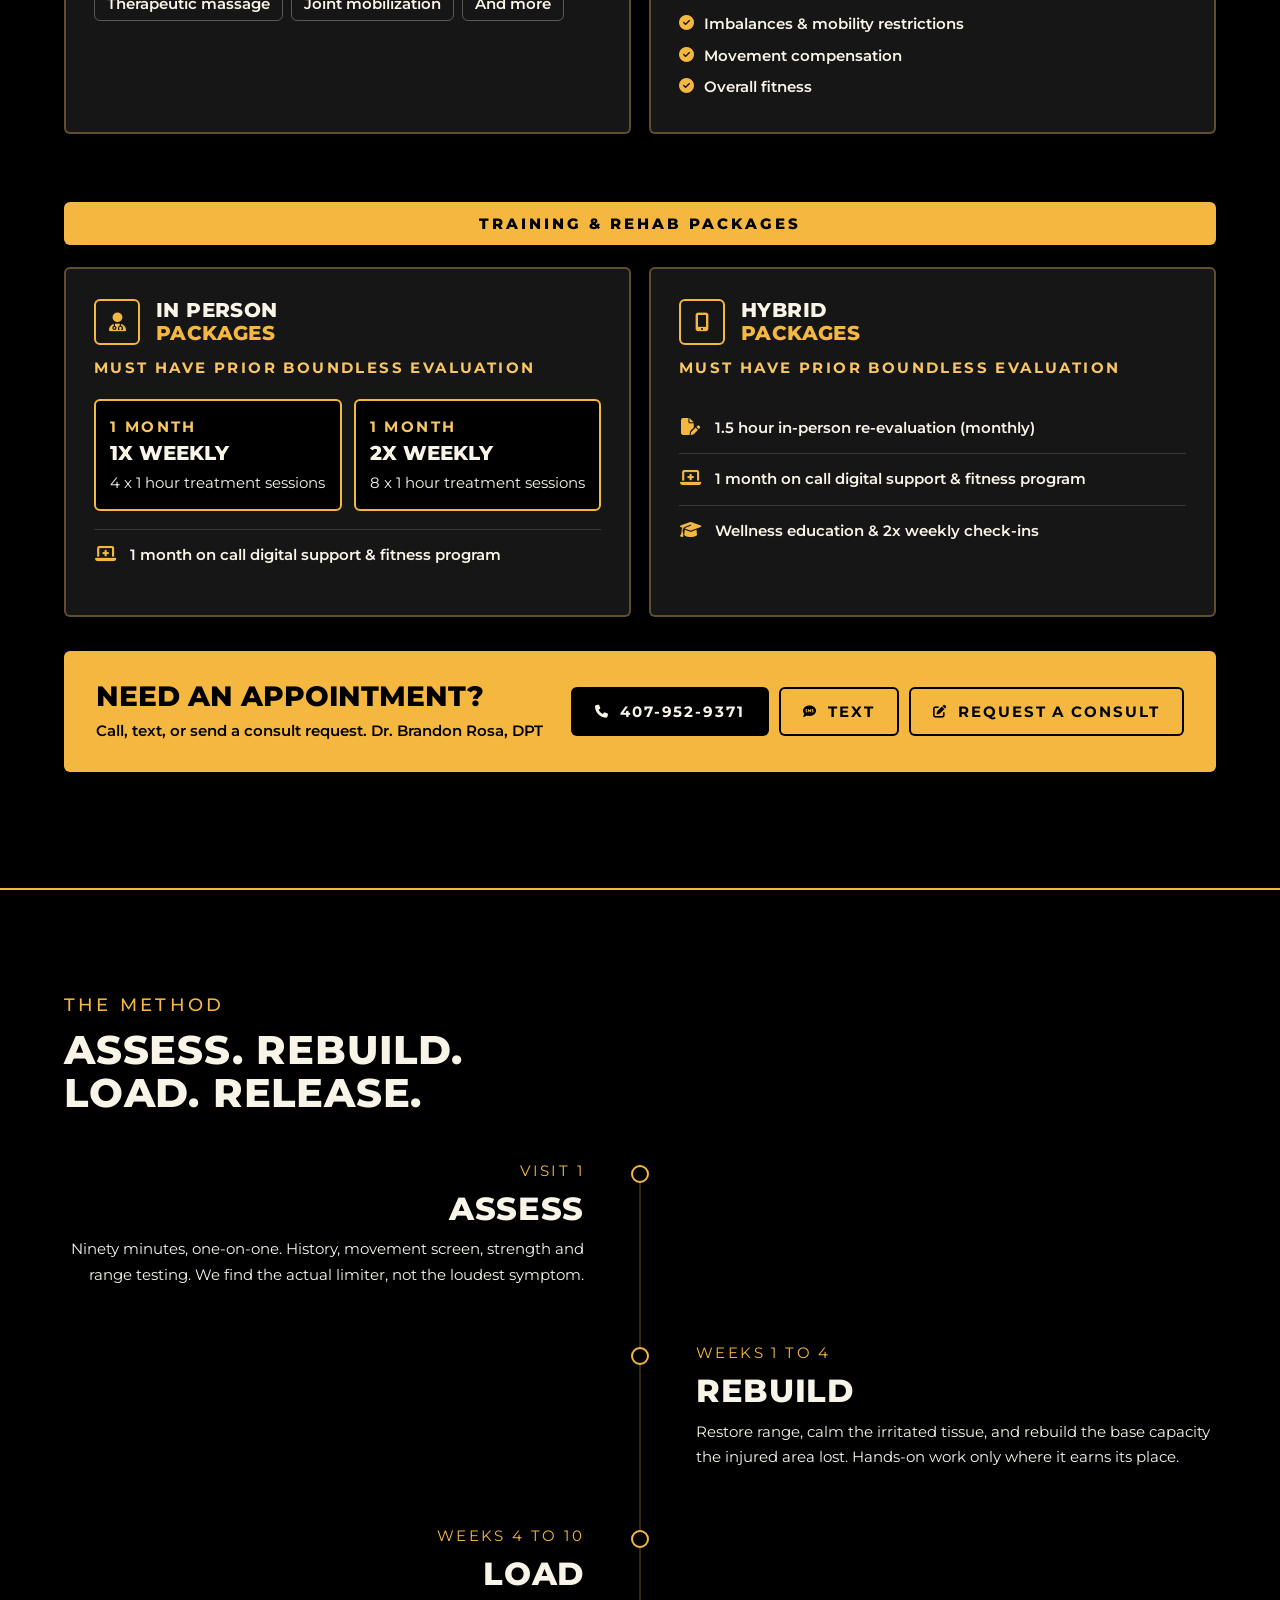
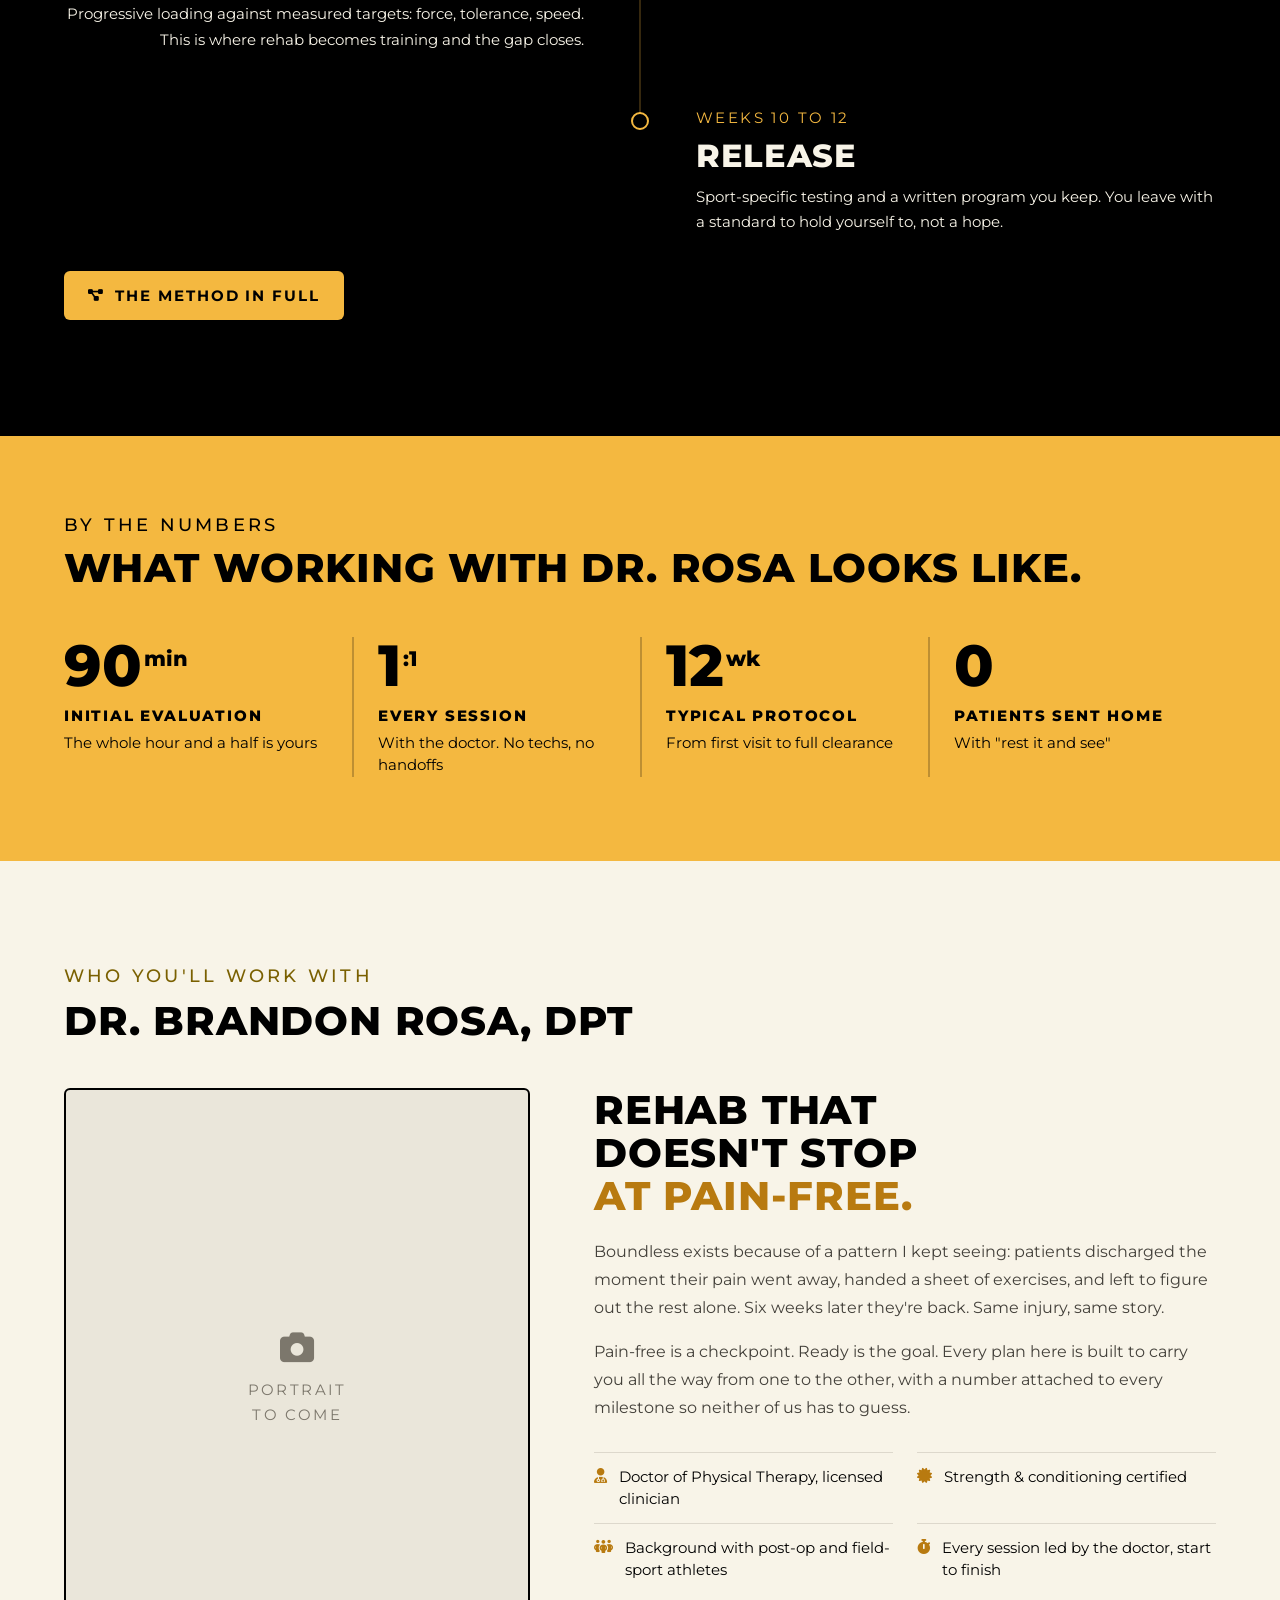
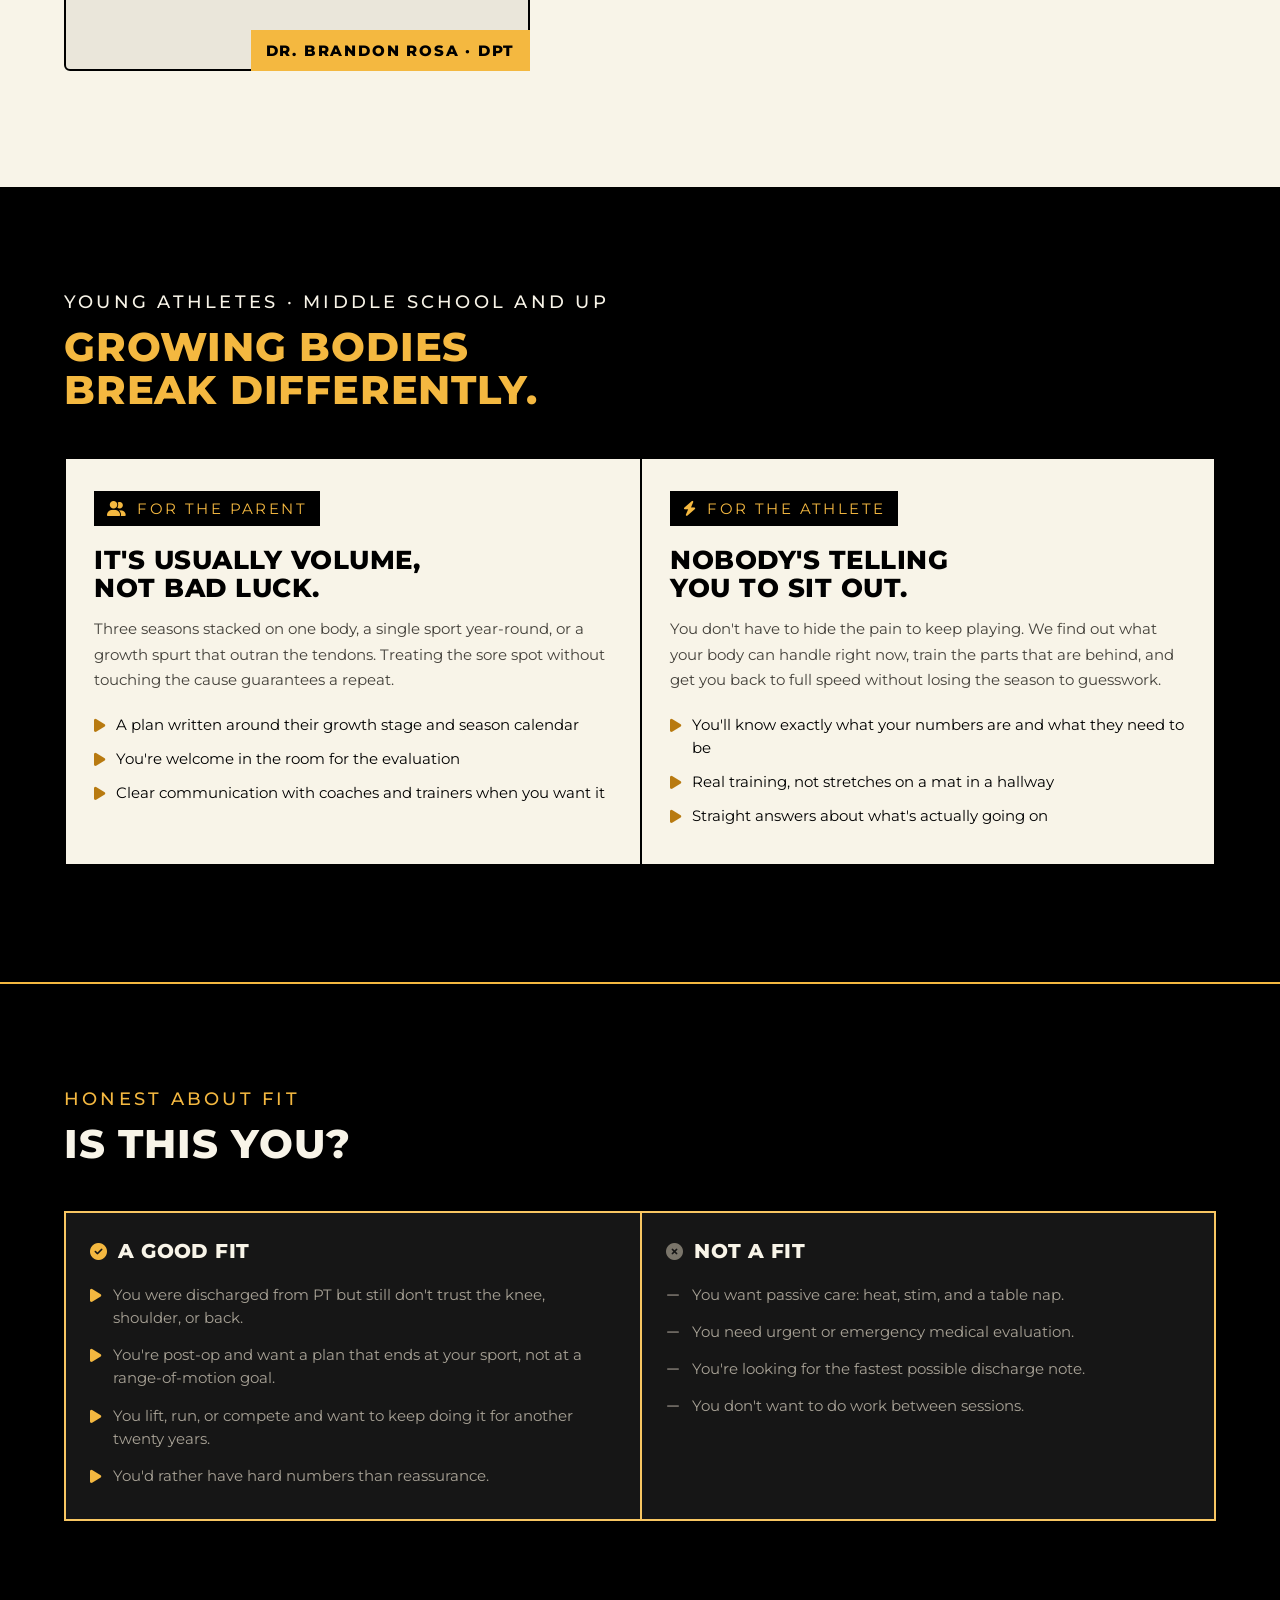
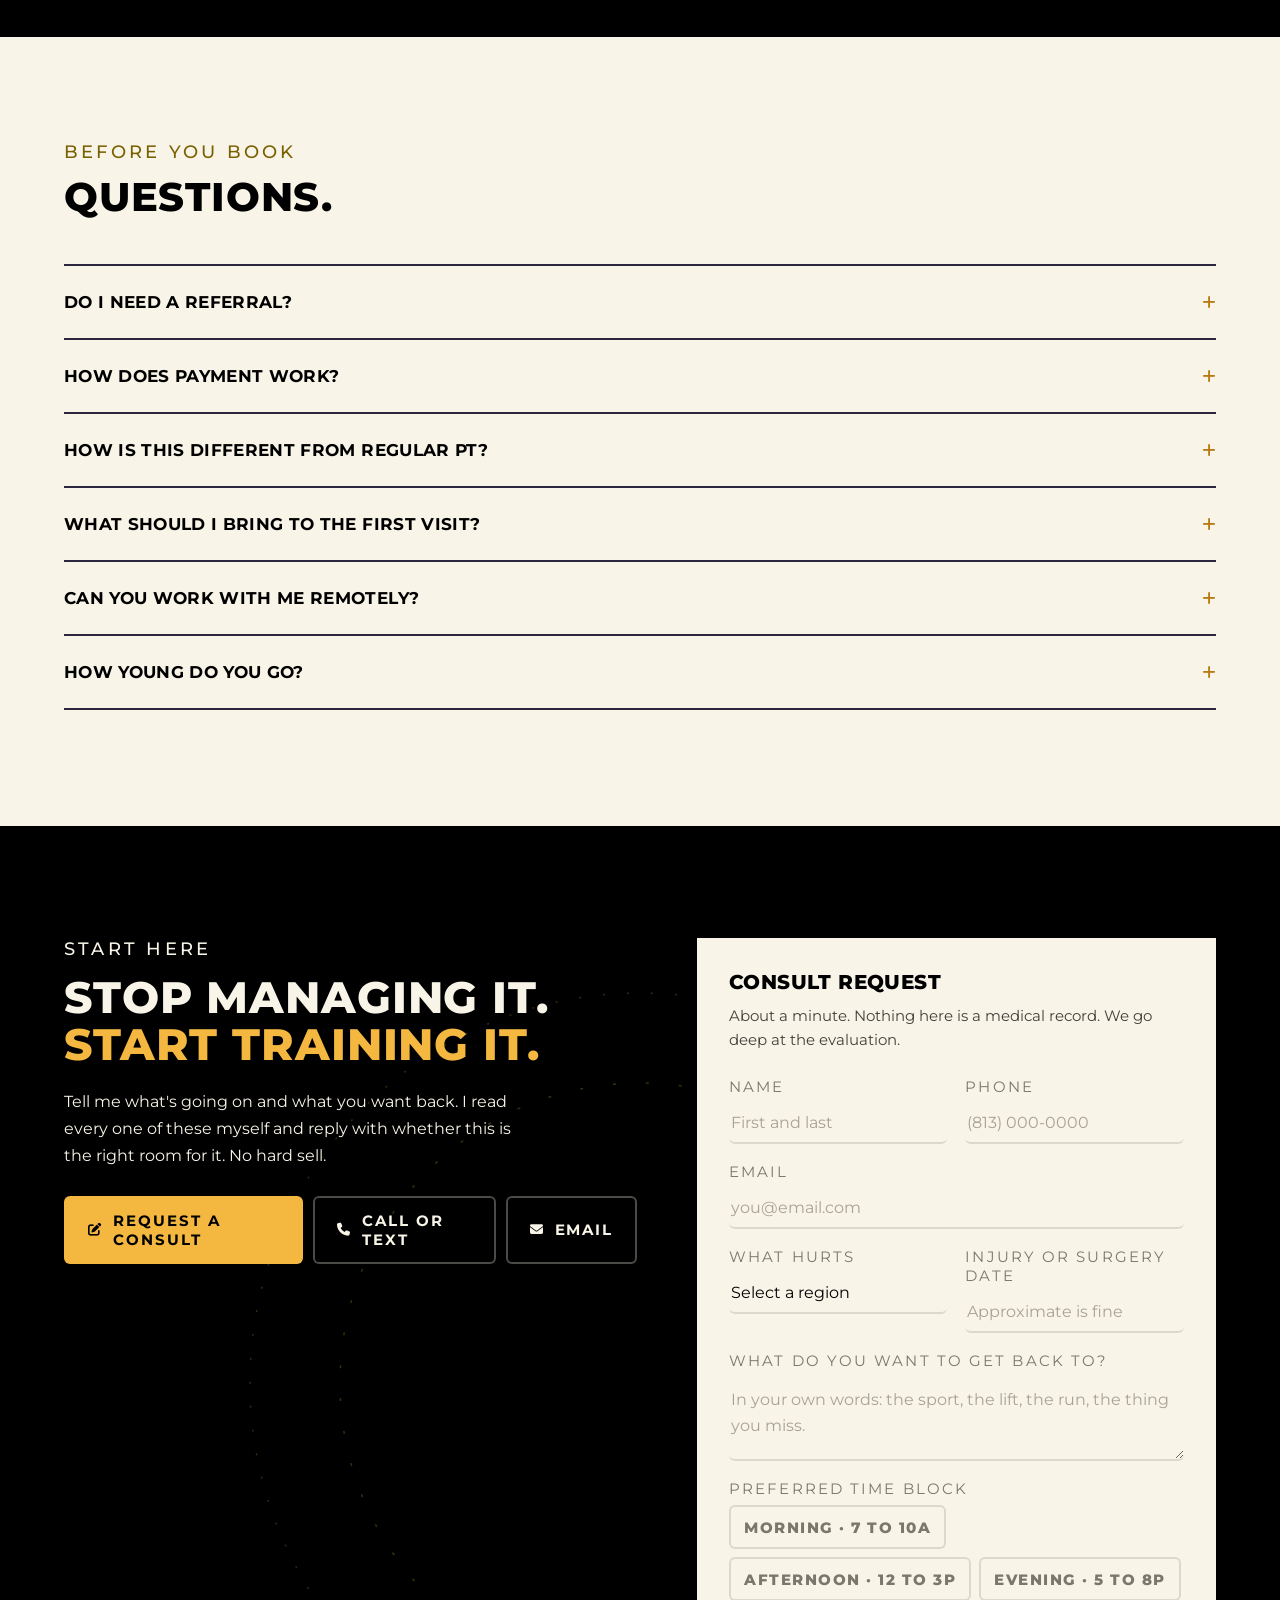
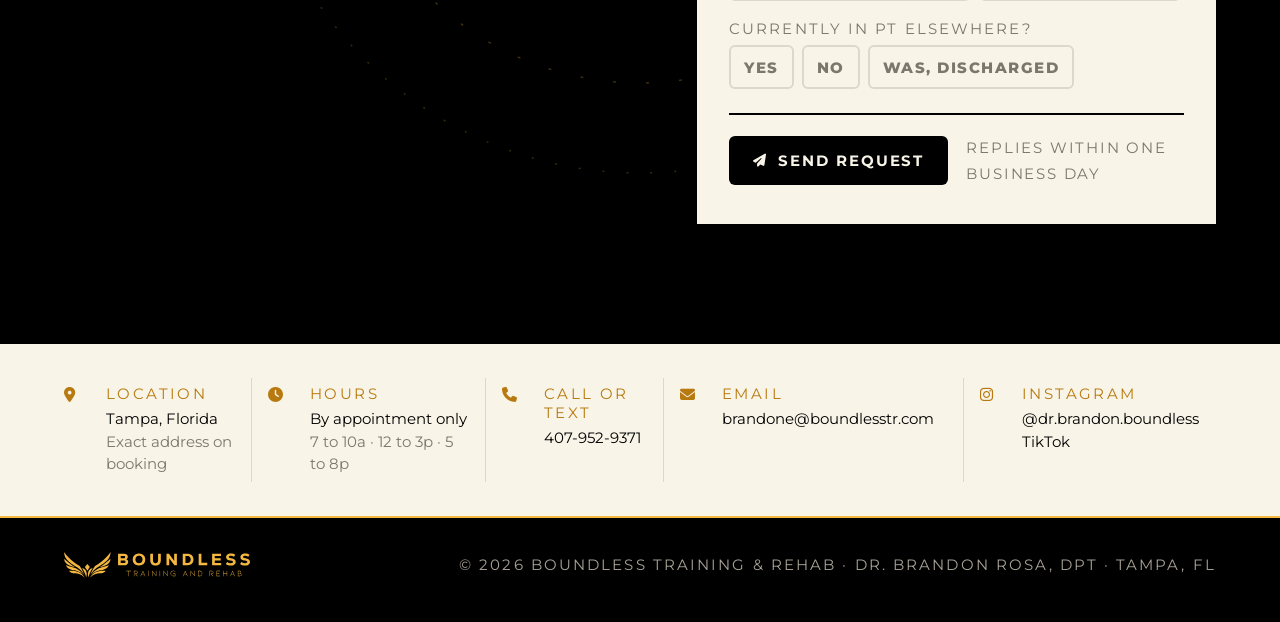
==== commit 4d4184b3: "Thesis: move In the gap tag to the Cleared/Ready boundary Co-Authored-By: Claude Sonnet 5.5 <noreply" ====
--- a/index.html
+++ b/index.html
@@ -204,7 +204,7 @@
   .stages{margin-top:70px;flex-direction:row;gap:0}
   .stg{flex:1;padding:20px 22px 26px 0}
   .stg.in{padding-left:18px;padding-right:18px}
-  .stg .tag{margin:0!important;top:-34px;left:18px;right:auto}
+  .stg .tag{margin:0!important;top:-34px;left:0;right:auto;transform:translateX(-50%);white-space:nowrap}
   .stg.in .lb,.stg.in .nt{padding-right:0}
   .stg .nt{max-width:none}
   .zone span{top:-30px;right:auto;left:12px}
@@ -461,8 +461,8 @@
     <div class="stages">
       <div class="stg"><div class="lb">Injured</div><p class="nt">Something tore, strained, or gave out.</p></div>
       <div class="stg"><div class="lb">Pain-free</div><p class="nt">The symptoms quiet down. Most plans start winding up here.</p></div>
-      <div class="stg in"><span class="tag"><i class="fa-solid fa-diamond" style="font-size:7px"></i>In the gap</span><div class="lb">Cleared</div><p class="nt">You get the green light, with your strength still 30% down.</p></div>
-      <div class="stg in"><div class="lb">Ready</div><p class="nt">Tested, loaded, and trusted at full speed. This is the finish line.</p></div>
+      <div class="stg in"><div class="lb">Cleared</div><p class="nt">You get the green light, with your strength still 30% down.</p></div>
+      <div class="stg in"><span class="tag"><i class="fa-solid fa-diamond" style="font-size:7px"></i>In the gap</span><div class="lb">Ready</div><p class="nt">Tested, loaded, and trusted at full speed. This is the finish line.</p></div>
     </div>
     <div class="gap-cap">
       <div class="t">The Boundless gap</div>
